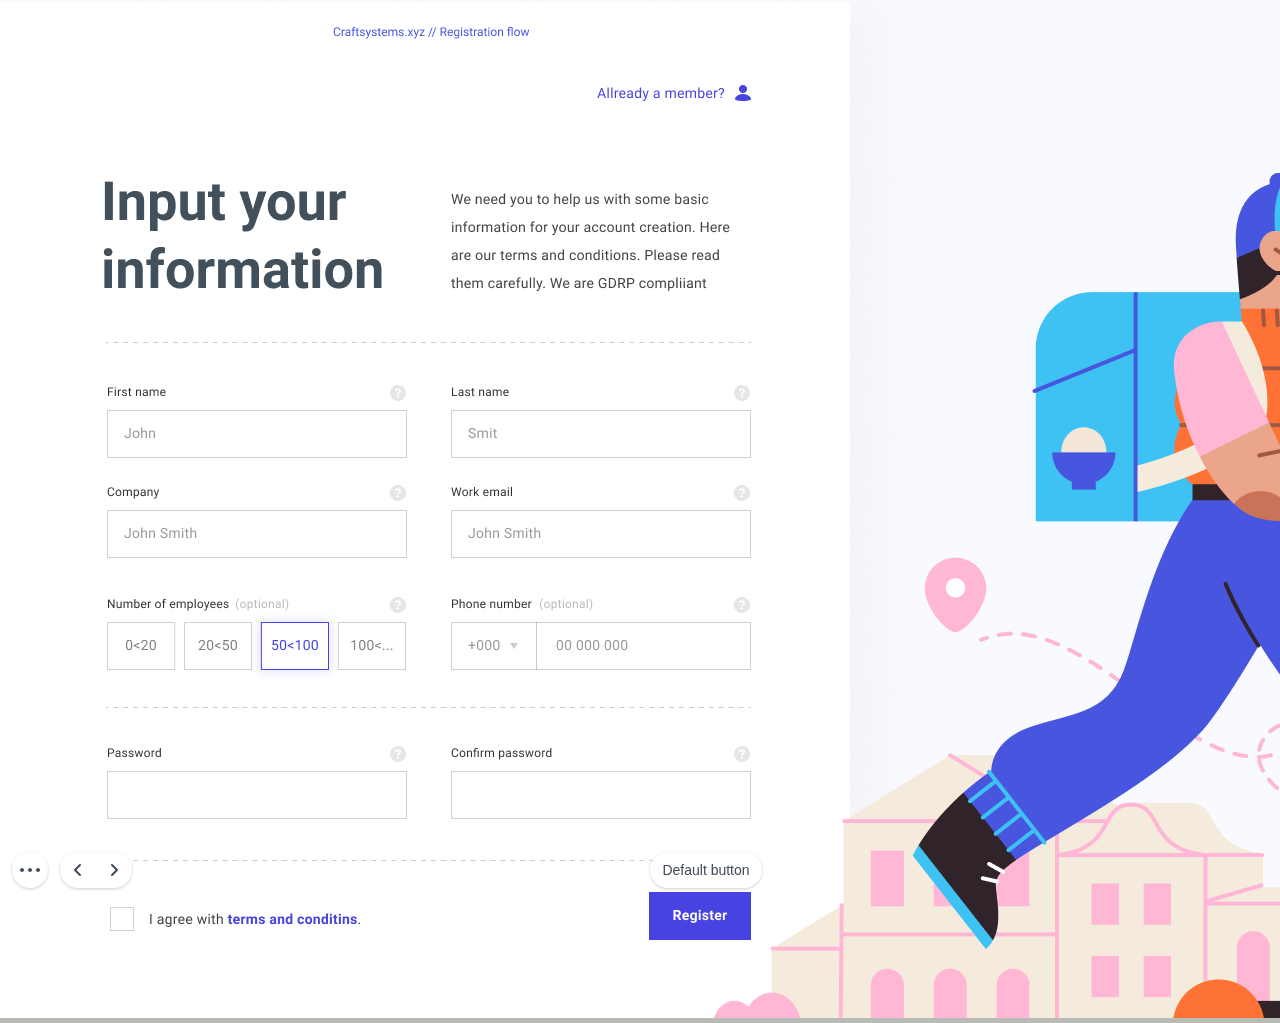
==== export-examples/registration/index.html @ 2a53a22f "Added exampes" ====
<!DOCTYPE html>
<html>
<head>
<meta http-equiv="Content-Type" content="text/html; charset=UTF-8">

        <meta name="generator" content="Generated by Demo Station plugin for Figma - https://github.com/MaxBazarov/demo-station-plugin">

        <title>Registration Demo</title>

        <link rel="shortcut icon"  type="image/png?" href="resources/icon.png?V_V_V">

        <link rel="stylesheet" type="text/css" href="resources/viewer.css?V_V_V">

    <link rel="stylesheet" type="text/css" href="resources/animations.css?V_V_V">

    <link rel="stylesheet" type="text/css" href="resources/viewer-top.css?V_V_V">
	<script type="text/javascript" src="resources/jquery-3.3.1.min.js" charset="UTF-8"></script>
    <script type="text/javascript" src="resources/jquery.hotkeys.js" charset="UTF-8"></script>
    <script type="text/javascript" src="resources/jquery.ba-hashchange.min.js" charset="UTF-8"></script>
    <script type="text/javascript" src="viewer/viewer-page.js?V_V_V" charset="UTF-8"></script>
    <script type="text/javascript" src="viewer/story.js?V_V_V" charset="UTF-8"></script>
    <script type="text/javascript" src="viewer/viewer.js?V_V_V" charset="UTF-8"></script>
    <script type="text/javascript" src="viewer/AbstractViewer.js?V_V_V" charset="UTF-8"></script>
    <script type="text/javascript" src="viewer/CommentsViewer.js?V_V_V" charset="UTF-8"></script>
    <script type="text/javascript" src="viewer/GalleryViewer.js?V_V_V" charset="UTF-8"></script>
	
			<script type="text/javascript" src="viewer/LayersData.js?V_V_V" charset="UTF-8"></script>

        		<script type="text/javascript" src="viewer/SymbolViewer.js?V_V_V" charset="UTF-8"></script>

		
        <script type="text/javascript" src="viewer/InfoViewer.js?V_V_V" charset="UTF-8"></script>

        <script type="text/javascript">

    function runJSCode(){undefined}
  var viewer = createViewer(story, "images");
viewer.figma = true
</script>

<script>
    function copyToBuffer(elID) {
        var copyText = document.getElementById(elID);

        var $temp = $("<input>");
        $("body").append($temp);
        $temp.val($(copyText).text()).select();
        document.execCommand("copy");
        $temp.remove();
    }
    function showFAIconInfo(code){
        window.open("https://fontawesome.com/icons?d=gallery&q="+code,"_blank")
    }
</script > <!--HEAD_INJECT-->
</head>
<body class="screen" style="background:#B9BBB6" onload="runJSCode()" >
<div class="containerSVG"> <svg class="svgIcon">     <symbol ID="icMenu" viewBox="0 0 24 24">         <path d="M4,14 C2.8954305,14 2,13.1045695 2,12 C2,10.8954305 2.8954305,10 4,10 C5.1045695,10 6,10.8954305 6,12 C6,13.1045695 5.1045695,14 4,14 Z M12,14 C10.8954305,14 10,13.1045695 10,12 C10,10.8954305 10.8954305,10 12,10 C13.1045695,10 14,10.8954305 14,12 C14,13.1045695 13.1045695,14 12,14 Z M20,14 C18.8954305,14 18,13.1045695 18,12 C18,10.8954305 18.8954305,10 20,10 C21.1045695,10 22,10.8954305 22,12 C22,13.1045695 21.1045695,14 20,14 Z" />    </symbol>     <symbol ID="icArrwLeft" viewBox="0 0 24 24">         <path d="M14.7071068,16.2928932 C15.0976311,16.6834175 15.0976311,17.3165825 14.7071068,17.7071068 C14.3165825,18.0976311 13.6834175,18.0976311 13.2928932,17.7071068 L8.29289322,12.7071068 C7.90236893,12.3165825 7.90236893,11.6834175 8.29289322,11.2928932 L13.2928932,6.29289322 C13.6834175,5.90236893 14.3165825,5.90236893 14.7071068,6.29289322 C15.0976311,6.68341751 15.0976311,7.31658249 14.7071068,7.70710678 L10.4142136,12 L14.7071068,16.2928932 Z" />    </symbol>     <symbol ID="icArrwRight" viewBox="0 0 24 24">         <path d="M15.7071068,16.2928932 C16.0976311,16.6834175 16.0976311,17.3165825 15.7071068,17.7071068 C15.3165825,18.0976311 14.6834175,18.0976311 14.2928932,17.7071068 L9.29289322,12.7071068 C8.90236893,12.3165825 8.90236893,11.6834175 9.29289322,11.2928932 L14.2928932,6.29289322 C14.6834175,5.90236893 15.3165825,5.90236893 15.7071068,6.29289322 C16.0976311,6.68341751 16.0976311,7.31658249 15.7071068,7.70710678 L11.4142136,12 L15.7071068,16.2928932 Z" transform="matrix(-1 0 0 1 25 0)" />    </symbol>     <symbol ID="icHeart" viewBox="0 0 24 24">        <path fill="none" stroke="#404B58" stroke-width="2" d="M12,18.8536369 C17.3943819,16.1015046 20,12.9784118 20,9.5 C20,7.01471863 17.9852814,5 15.5,5 C14.4391705,5 13.4374107,5.36699819 12.6367778,6.02820949 L12,6.55409926 L11.3632222,6.02820949 C10.5625893,5.36699819 9.56082953,5 8.5,5 C6.01471863,5 4,7.01471863 4,9.5 C4,12.9784118 6.60561807,16.1015046 12,18.8536369 Z"/>    </symbol>     <symbol ID="icPointer" viewBox="0 0 24 24">        <path d="M7.16743376,4.34579076 C7.66363057,3.87908025 8.39151976,3.755899 9.01365224,4.03335379 L9.01365224,4.03335379 L9.10700534,4.08777143 C9.63104823,4.47472439 10.0217699,5.01508408 10.2127512,5.60062907 C10.4917675,6.2824399 10.6779761,6.99862675 10.7637203,7.71100475 L10.7637203,7.71100475 L10.817,8.033 L10.870648,7.99008307 C10.9508584,7.93108653 11.0375587,7.87866583 11.130137,7.83371233 L11.130137,7.83371233 L11.2733366,7.7719939 C11.645598,7.65777539 12.0393934,7.63209308 12.4423174,7.7005808 C12.8744158,7.79091478 13.2571639,8.03945252 13.515467,8.3974312 L13.515467,8.3974312 L13.525,8.415 L13.5580532,8.38060854 C13.7375777,8.20417748 13.9573664,8.06689595 14.2126677,7.97661745 L14.2126677,7.97661745 L14.3700719,7.92815354 C14.7601243,7.85683728 15.1598757,7.85683728 15.6185326,7.94579813 C15.9857599,8.06856757 16.3070009,8.30005011 16.5396674,8.609557 L16.5396674,8.609557 L16.6043493,8.72458234 C16.6428414,8.82097976 16.6788016,8.91827539 16.7122125,9.01653061 L16.7122125,9.01653061 L16.726,9.06 L16.8208864,8.97721759 C16.9681747,8.85926223 17.1379522,8.76879133 17.3224355,8.71266304 L17.3224355,8.71266304 L17.4634337,8.67711323 C17.9896455,8.5711603 18.5324104,8.75398638 18.8872742,9.15672267 C19.242138,9.55945895 19.3551885,10.1209202 19.1838405,10.6296094 L19.2093224,10.5357799 L19.2090334,12.7610745 C19.1862391,13.1271355 19.1470105,13.4918634 19.0880685,13.8664949 L19.0224339,14.2448438 L18.9429284,14.6322922 C18.7541803,15.1823144 18.4914657,15.7040948 18.1217893,16.2343243 C17.6699093,16.7368429 17.2965379,17.3047439 17.0143136,17.9188042 L17.0363224,17.8727799 L17.0047955,18.0384429 C16.9929046,18.1111666 16.9833046,18.1844595 16.9760091,18.2584435 L16.9610493,18.4825906 L16.9599974,18.7116152 C16.9591372,18.9778721 16.9937268,19.2430586 17.0628545,19.5001867 C17.1426598,19.7970308 16.9382454,20.0949145 16.6325641,20.1272293 C16.1887579,20.1741459 15.7412421,20.1741459 15.2739714,20.1241858 C14.8192803,20.0542334 14.4188874,19.6281882 14.0808095,19.0818271 L14.0808095,19.0818271 L14.007,18.959 C13.6458971,19.5469161 13.2283691,20.0164429 12.7971825,20.133474 L12.7971825,20.133474 L12.6792804,20.1564734 C12.40804,20.1888603 12.1178623,20.1996559 11.5976025,20.1951344 L11.5976025,20.1951344 L10.2584286,20.169736 L9.48,20.16 C9.16840558,20.16 8.93270845,19.8780895 8.98790834,19.5714235 L8.98790834,19.5714235 L9.0027436,19.4616806 C9.02119919,19.2959265 9.02585489,19.1230993 9.00917907,18.9708257 C8.99125835,18.8071844 8.95160807,18.7033862 8.92009941,18.6757201 L8.92009941,18.6757201 L8.68126124,18.4610804 L7.73371165,17.5692523 L6.87532389,16.5869703 C6.7408966,16.4141352 6.12289613,15.3607699 5.76460288,14.7906072 L5.76460288,14.7906072 L5.62038404,14.5667312 C5.59696768,14.5332792 5.57867016,14.5070634 5.55981671,14.4808928 L5.55981671,14.4808928 L4.6386181,13.3268316 C4.38383819,13.0013876 4.22702059,12.7785585 4.13684781,12.6063498 L4.13684781,12.6063498 L4.05648317,12.4645383 C3.86064293,12.0784209 3.81297141,11.6326253 3.92414472,11.2219126 C4.14055922,10.3315035 4.98520633,9.74084121 5.93847381,9.84979299 C6.54529028,9.97169156 7.1029491,10.2691096 7.53281665,10.6960265 L7.53281665,10.6960265 L7.723,10.883 L7.6912417,10.723928 L7.64251772,10.5011802 C7.57779705,10.2174049 7.53759574,10.0512485 7.49682897,9.89744992 L7.49682897,9.89744992 L7.32963781,9.29184575 L7.04456938,8.13982119 C6.92154004,7.6413934 6.82477772,7.13684703 6.75976794,6.65834902 C6.61137215,5.91865308 6.7193326,5.15047299 7.06586723,4.48033484 L7.06586723,4.48033484 Z M8.50934031,4.91178804 C8.27952269,4.84813061 8.02983182,4.9074776 7.85256624,5.07420924 L7.91432244,5.02377994 L7.87117294,5.11837118 C7.74604513,5.42118721 7.68689523,5.74791709 7.69799852,6.08431903 L7.71312508,6.28720691 L7.81882079,6.96398474 C7.87322009,7.27747387 7.93828923,7.58776101 8.01328078,7.89178265 L8.01328078,7.89178265 L8.29601637,9.03471155 L8.44911047,9.58764732 L8.58001699,10.1158847 L8.67625156,10.548595 C8.75149962,10.9085229 8.81587907,11.2760953 8.87882633,11.6904775 L8.87882633,11.6904775 L8.97335261,12.3520537 C9.01060121,12.4927706 9.0255715,12.5703226 9.01950838,12.6680061 C9.00562698,12.8916511 9.00162999,12.9288159 8.65656558,13.0620472 L8.65656558,13.0620472 L8.43241435,13.1459443 C8.23545672,13.065262 8.18621731,13.0450914 8.15393215,13.0140564 L8.15393215,13.0140564 L8.08883861,12.9370646 L7.80233685,12.5590928 L7.5578657,12.2238297 L7.29668723,11.8970782 C7.15496439,11.7304554 7.00269692,11.5703689 6.83776679,11.4148687 C6.53749664,11.1168285 6.15631213,10.9135301 5.78418862,10.8368753 C5.37391601,10.7907916 4.99336072,11.0569141 4.892676,11.4704756 C4.83729564,11.6753474 4.87010001,11.8940432 5.00167451,12.1056421 L5.00167451,12.1056421 L5.03690334,12.1679323 C5.11596703,12.3004962 5.24732182,12.482014 5.44275702,12.7314353 L5.44275702,12.7314353 L5.92017745,13.3249945 L6.29953254,13.8026386 L6.44532166,14.0015976 C6.74304028,14.4457352 7.37243772,15.5180187 7.58358848,15.8552149 L7.58358848,15.8552149 L7.64628835,15.9507477 L8.44514313,16.8689487 L9.35653146,17.7235091 L9.57990059,17.9242799 C9.83717242,18.1501771 9.96070027,18.4735533 10.003236,18.8619643 C10.0118351,18.9404865 10.0168432,19.0197358 10.0187392,19.0991214 L10.0187392,19.0991214 L10.017,19.165 L11.2459156,19.1902367 C11.83561,19.2002217 12.1681116,19.1973958 12.4192519,19.177468 L12.4192519,19.177468 L12.5615794,19.1634247 C12.6170658,19.1568969 13.0000528,18.7092498 13.2226316,18.3267031 L13.2226316,18.3267031 L13.2778839,18.2314035 C13.4396915,17.9886975 13.7135208,17.8397056 14.01,17.8397056 C14.3435391,17.8397056 14.648412,18.0282734 14.789646,18.3118584 L14.789646,18.3118584 L14.8465822,18.411971 C15.047575,18.7505088 15.3490101,19.1240166 15.4025641,19.1327707 C15.5895219,19.1525347 15.7772609,19.1624167 15.965,19.1624167 L15.965,19.1624167 L15.985,19.161 L15.9680577,18.9804543 L15.9601727,18.7231423 C15.9502275,18.3449039 15.9880257,17.9669214 16.0726727,17.5981423 L16.0726727,17.5981423 L16.1056864,17.5011958 C16.429971,16.7956214 16.8589864,16.1430854 17.3379853,15.6167264 C17.61604,15.2123026 17.8377695,14.7719231 17.981188,14.3648199 C18.099272,13.8160386 18.1760798,13.2591823 18.21,12.73 L18.21,12.73 L18.21,10.47 L18.2361595,10.3103906 C18.2934615,10.1402752 18.2556553,9.95251178 18.136982,9.81782907 C18.0183088,9.68314635 17.8367978,9.62200582 17.6608226,9.6574385 C17.4848473,9.69287119 17.3411425,9.81949403 17.2838405,9.98960943 L17.2838405,9.98960943 L17.2333183,10.0960858 C17.2060315,10.1394966 17.1784846,10.1946376 17.1518918,10.2591212 C17.1098746,10.3610069 17.0769839,10.4664928 17.0409555,10.6029732 L17.0409555,10.6029732 L16.996796,10.7581274 L16.9595346,10.8379862 C16.9006729,10.9958359 16.8849765,11.0379292 16.5932412,10.9992882 L16.5932412,10.9992882 L16.1501329,10.9267917 C16.0348274,10.6676813 16.009204,10.6101012 16.0212304,10.6050553 C15.9848193,10.0869965 15.8682391,9.57772504 15.6756507,9.09541766 L15.7,9.162 L15.6694688,9.12668516 C15.5949633,9.04790444 15.511666,8.98482947 15.4387784,8.94442971 L15.4387784,8.94442971 L15.3700719,8.91184646 C15.098938,8.86227297 14.821062,8.86227297 14.5895196,8.90293341 C14.4230985,8.94756646 14.2774688,9.04887406 14.1777454,9.18938502 L14.2223224,9.13377994 L14.1675121,9.33868789 C14.1182734,9.53586776 14.0787072,9.73525859 14.0489695,9.93588797 L14.011754,10.2376394 L13.9893984,10.5405193 C13.9584597,11.1706655 13.0294935,11.1762842 12.9909347,10.5465584 L12.9909347,10.5465584 L12.9730784,10.2516986 C12.930789,9.77937294 12.8204225,9.3155109 12.6453027,8.87454375 L12.669,8.94 L12.6310282,8.89504189 C12.5518534,8.81362497 12.456908,8.75113321 12.3573482,8.71292346 L12.3573482,8.71292346 L12.2566634,8.6830061 C12.0262976,8.64406561 11.7900203,8.659475 11.5981215,8.71719666 C11.4132489,8.78768046 11.2781507,8.94899175 11.2402903,9.14805807 C11.2189407,9.25480644 11.2137839,9.47449295 11.224132,9.79681583 L11.224132,9.79681583 L11.25,10.55 C11.25,11.2056512 10.2721205,11.2219446 10.2502775,10.5666574 C10.2493885,10.539987 10.2483981,10.5176836 10.244244,10.482217 L10.244244,10.482217 L9.90052097,8.58822404 L9.77361364,7.85000483 C9.69594584,7.20750256 9.53236284,6.57833719 9.27496435,5.94601645 L9.27496435,5.94601645 L9.20787946,5.76867193 C9.05849627,5.42113224 8.81912344,5.11827389 8.51299466,4.89222857 L8.51732244,4.89577994 L8.557,4.928 Z M15.375,13 C15.5562184,13 15.707414,13.1282379 15.7423813,13.2987132 L15.75,13.3741092 L15.75,16.8258906 C15.75,17.0325054 15.5821068,17.1999998 15.375,17.1999998 C15.1937816,17.1999998 15.042586,17.0717619 15.0076187,16.9012866 L15,16.8258906 L15,13.3741092 C15,13.1674944 15.1678932,13 15.375,13 Z M13.3728388,13 C13.5540542,12.998966 13.7059881,13.1260313 13.7419398,13.2958993 L13.7499939,13.3710717 L13.7699939,16.8246259 C13.7711876,17.0307477 13.6042648,17.1988055 13.3971615,17.1999998 C13.2159461,17.2010338 13.0640121,17.0739685 13.0280605,16.9041005 L13.0200064,16.8289281 L13,13.3753739 C12.9988127,13.1692522 13.1657354,13.0011944 13.3728388,13 Z M11.3728136,13 C11.5540289,12.998944 11.7059714,13.127215 11.7419346,13.2987061 L11.7499938,13.3745973 L11.7699938,16.8210084 C11.7712014,17.0291026 11.6042899,17.1987799 11.3971867,17.1999998 C11.2159713,17.2010558 11.0640288,17.0727848 11.0280657,16.9012937 L11.0200065,16.8254025 L11,13.3789914 C10.9987989,13.1708972 11.1657103,13.0012199 11.3728136,13 Z" />    </symbol>    <symbol ID="icAnnotation" viewBox="0 0 24 24">        <path d="M5,16 L13,16 C13.5522847,16 14,16.4477153 14,17 C14,17.5522847 13.5522847,18 13,18 L5,18 C4.44771525,18 4,17.5522847 4,17 C4,16.4477153 4.44771525,16 5,16 Z M5,6 L19,6 C19.5522847,6 20,6.44771525 20,7 C20,7.55228475 19.5522847,8 19,8 L5,8 C4.44771525,8 4,7.55228475 4,7 C4,6.44771525 4.44771525,6 5,6 Z M5,11 L19,11 C19.5522847,11 20,11.4477153 20,12 C20,12.5522847 19.5522847,13 19,13 L5,13 C4.44771525,13 4,12.5522847 4,12 C4,11.4477153 4.44771525,11 5,11 Z" />    </symbol>    <symbol ID="icEmbed" viewBox="0 0 24 24">        <path d="M6.7080808,14.2938686 C7.09806642,14.6849308 7.09719364,15.3180952 6.70613141,15.7080808 C6.31506919,16.0980664 5.68190481,16.0971936 5.2919192,15.7061314 L2.2919192,12.6978494 C1.90193253,12.3067862 1.90280651,11.6736197 2.29387128,11.2836345 L5.29387128,8.29191651 C5.684935,7.90193238 6.31809937,7.90280757 6.70808349,8.29387128 C7.09806762,8.684935 7.09719243,9.31809937 6.70612872,9.70808349 L4.41421491,11.9936701 L6.7080808,14.2938686 Z M17.2938713,9.70808349 C16.9028076,9.31809937 16.9019324,8.684935 17.2919165,8.29387128 C17.6819006,7.90280757 18.315065,7.90193238 18.7061287,8.29191651 L21.7061287,11.2836345 C22.0971935,11.6736197 22.0980675,12.3067862 21.7080808,12.6978494 L18.7080808,15.7061314 C18.3180952,16.0971936 17.6849308,16.0980664 17.2938686,15.7080808 C16.9028064,15.3180952 16.9019336,14.6849308 17.2919192,14.2938686 L19.5857851,11.9936701 L17.2938713,9.70808349 Z M13.0513167,5.68377223 C13.2259645,5.15982892 13.7922844,4.87666893 14.3162278,5.0513167 C14.8401711,5.22596447 15.1233311,5.79228445 14.9486833,6.31622777 L10.9486833,18.3162278 C10.7740355,18.8401711 10.2077156,19.1233311 9.68377223,18.9486833 C9.15982892,18.7740355 8.87666893,18.2077156 9.0513167,17.6837722 L13.0513167,5.68377223 Z" />    </symbol>    <symbol ID="icGrid" viewBox="0 0 24 24">         <path d="M12,17 C13.1045695,17 14,17.8954305 14,19 C14,20.1045695 13.1045695,21 12,21 C10.8954305,21 10,20.1045695 10,19 C10,17.8954305 10.8954305,17 12,17 Z M18.5,17 C19.3284271,17 20,17.6715729 20,18.5 C20,19.3284271 19.3284271,20 18.5,20 C17.6715729,20 17,19.3284271 17,18.5 C17,17.6715729 17.6715729,17 18.5,17 Z M5.5,17 C6.32842712,17 7,17.6715729 7,18.5 C7,19.3284271 6.32842712,20 5.5,20 C4.67157288,20 4,19.3284271 4,18.5 C4,17.6715729 4.67157288,17 5.5,17 Z M12,10 C13.1045695,10 14,10.8954305 14,12 C14,13.1045695 13.1045695,14 12,14 C10.8954305,14 10,13.1045695 10,12 C10,10.8954305 10.8954305,10 12,10 Z M19,10 C20.1045695,10 21,10.8954305 21,12 C21,13.1045695 20.1045695,14 19,14 C17.8954305,14 17,13.1045695 17,12 C17,10.8954305 17.8954305,10 19,10 Z M5,10 C6.1045695,10 7,10.8954305 7,12 C7,13.1045695 6.1045695,14 5,14 C3.8954305,14 3,13.1045695 3,12 C3,10.8954305 3.8954305,10 5,10 Z M12,3 C13.1045695,3 14,3.8954305 14,5 C14,6.1045695 13.1045695,7 12,7 C10.8954305,7 10,6.1045695 10,5 C10,3.8954305 10.8954305,3 12,3 Z M18.5,4 C19.3284271,4 20,4.67157288 20,5.5 C20,6.32842712 19.3284271,7 18.5,7 C17.6715729,7 17,6.32842712 17,5.5 C17,4.67157288 17.6715729,4 18.5,4 Z M5.5,4 C6.32842712,4 7,4.67157288 7,5.5 C7,6.32842712 6.32842712,7 5.5,7 C4.67157288,7 4,6.32842712 4,5.5 C4,4.67157288 4.67157288,4 5.5,4 Z" />    </symbol>    <symbol ID="icClose" viewBox="0 0 24 24">      <path d="M10.5857864,12 L7.29289322,8.70710678 C6.90236893,8.31658249 6.90236893,7.68341751 7.29289322,7.29289322 C7.68341751,6.90236893 8.31658249,6.90236893 8.70710678,7.29289322 L12,10.5857864 L15.2928932,7.29289322 C15.6834175,6.90236893 16.3165825,6.90236893 16.7071068,7.29289322 C17.0976311,7.68341751 17.0976311,8.31658249 16.7071068,8.70710678 L13.4142136,12 L16.7071068,15.2928932 C17.0976311,15.6834175 17.0976311,16.3165825 16.7071068,16.7071068 C16.3165825,17.0976311 15.6834175,17.0976311 15.2928932,16.7071068 L12,13.4142136 L8.70710678,16.7071068 C8.31658249,17.0976311 7.68341751,17.0976311 7.29289322,16.7071068 C6.90236893,16.3165825 6.90236893,15.6834175 7.29289322,15.2928932 L10.5857864,12 Z" transform="rotate(-90 12 12)" />    </symbol>    <symbol ID="icBack" viewBox="0 0 24 24">      <path d="M8.36500685,12.7725895 C8.14212731,12.5891835 8,12.3112069 8,12.0000346 C8,11.7624738 8.08283717,11.5442607 8.22120202,11.3727048 L8.22132741,11.3368041 L12.2213274,6.37260414 C12.5678477,5.94255515 13.1973815,5.87484175 13.6274305,6.22136203 C14.0574795,6.56788232 14.1251929,7.1974161 13.7786726,7.6274651 L11.0611595,11.0000346 L19,11.0000346 C19.5522847,11.0000346 20,11.4477499 20,12.0000346 C20,12.5523194 19.5522847,13.0000346 19,13.0000346 L11.0998289,13.0000346 L13.7830365,16.3780588 C14.1265442,16.8105179 14.0544349,17.4395633 13.6219758,17.7830711 C13.1895167,18.1265788 12.5604713,18.0544695 12.2169635,17.6220104 L8.36500685,12.7725895 Z M5,6.00003462 C5.55228475,6.00003462 6,6.44774987 6,7.00003462 L6,17.0000346 C6,17.5523194 5.55228475,18.0000346 5,18.0000346 C4.44771525,18.0000346 4,17.5523194 4,17.0000346 L4,7.00003462 C4,6.44774987 4.44771525,6.00003462 5,6.00003462 Z" />    </symbol>    <symbol ID="icResize" viewBox="0 0 24 24">      <path d="M15.5857864,7 L13,7 C12.4477153,7 12,6.55228475 12,6 C12,5.44771525 12.4477153,5 13,5 L18,5 C18.5522847,5 19,5.44771525 19,6 L19,11 C19,11.5522847 18.5522847,12 18,12 C17.4477153,12 17,11.5522847 17,11 L17,8.41421356 L14.7071068,10.7071068 C14.3165825,11.0976311 13.6834175,11.0976311 13.2928932,10.7071068 C12.9023689,10.3165825 12.9023689,9.68341751 13.2928932,9.29289322 L15.5857864,7 Z M7,15.5857864 L9.29289322,13.2928932 C9.68341751,12.9023689 10.3165825,12.9023689 10.7071068,13.2928932 C11.0976311,13.6834175 11.0976311,14.3165825 10.7071068,14.7071068 L8.41421356,17 L11,17 C11.5522847,17 12,17.4477153 12,18 C12,18.5522847 11.5522847,19 11,19 L6,19 C5.44771525,19 5,18.5522847 5,18 L5,13 C5,12.4477153 5.44771525,12 6,12 C6.55228475,12 7,12.4477153 7,13 L7,15.5857864 Z" />    </symbol>    <symbol ID="icGridLayout" viewBox="0 0 24 24">      <path d="M6.07692308,5 C5.48215488,5 5,5.44771525 5,6 L5,17 C5,17.5522847 5.48215488,18 6.07692308,18 L17.9230769,18 C18.5178451,18 19,17.5522847 19,17 L19,6 C19,5.44771525 18.5178451,5 17.9230769,5 L6.07692308,5 Z M6.17647059,3 L17.8235294,3 C19.5778457,3 21,4.34314575 21,6 L21,17 C21,18.6568542 19.5778457,20 17.8235294,20 L6.17647059,20 C4.42215432,20 3,18.6568542 3,17 L3,6 C3,4.34314575 4.42215432,3 6.17647059,3 Z M14,5 L16,5 L16,18 L14,18 L14,5 Z M8,5 L10,5 L10,18 L8,18 L8,5 Z" />    </symbol>    <symbol ID="icElementInspector" viewBox="0 0 24 24">      <path d="M6,5 C5.40294373,5 5,5.41327562 5,6 L5,18 C5,18.5867244 5.40294373,19 6,19 L9,19 L9,5 L6,5 Z M6,3 L9,3 L9,21 L6,21 C4.22104159,21 3,19.7358628 3,18 L3,6 C3,4.26413718 4.22104159,3 6,3 Z M12,1 C12.5522847,1 13,1.44771525 13,2 L13,22 C13,22.5522847 12.5522847,23 12,23 C11.4477153,23 11,22.5522847 11,22 L11,2 C11,1.44771525 11.4477153,1 12,1 Z M15,3 L17,3 L17,5 L15,5 L15,3 Z M19,7 L21,7 L21,9 L19,9 L19,7 Z M19,11 L21,11 L21,13 L19,13 L19,11 Z M19,15 L21,15 L21,17 L19,17 L19,15 Z M15,19 L17,19 L17,21 L15,21 L15,19 Z M19,19 L21,19 C21,20.1045695 20.1045695,21 19,21 L19,19 Z M19,3 C20.1045695,3 21,3.8954305 21,5 L19,5 L19,3 Z" />    </symbol>    <symbol ID="icVersionInspector" viewBox="0 0 24 24">      <path d="M6,5 C5.40294373,5 5,5.41327562 5,6 L5,18 C5,18.5867244 5.40294373,19 6,19 L9,19 L9,5 L6,5 Z M6,3 L9,3 L9,21 L6,21 C4.22104159,21 3,19.7358628 3,18 L3,6 C3,4.26413718 4.22104159,3 6,3 Z M12,1 C12.5522847,1 13,1.44771525 13,2 L13,22 C13,22.5522847 12.5522847,23 12,23 C11.4477153,23 11,22.5522847 11,22 L11,2 C11,1.44771525 11.4477153,1 12,1 Z M15,3 L17,3 L17,5 L15,5 L15,3 Z M19,7 L21,7 L21,9 L19,9 L19,7 Z M19,11 L21,11 L21,13 L19,13 L19,11 Z M19,15 L21,15 L21,17 L19,17 L19,15 Z M15,19 L17,19 L17,21 L15,21 L15,19 Z M19,19 L21,19 C21,20.1045695 20.1045695,21 19,21 L19,19 Z M19,3 C20.1045695,3 21,3.8954305 21,5 L19,5 L19,3 Z" />    </symbol>    <symbol ID="icIncreaseVersion" viewBox="0 0 24 24">      <path d="M12,2 C17.5228475,2 22,6.4771525 22,12 C22,17.5228475 17.5228475,22 12,22 C6.4771525,22 2,17.5228475 2,12 C2,6.4771525 6.4771525,2 12,2 Z M12,4 C7.581722,4 4,7.581722 4,12 C4,16.418278 7.581722,20 12,20 C16.418278,20 20,16.418278 20,12 C20,7.581722 16.418278,4 12,4 Z M11.3086198,9.29124083 C11.7000598,8.90162823 12.333229,8.90311306 12.7228373,9.29455727 L12.7228373,9.29455727 L15.7087669,12.2945573 C16.0983722,12.6859984 16.0968839,13.3191617 15.7054427,13.7087669 C15.3140016,14.0983722 14.6808383,14.0968839 14.2912331,13.7054427 L14.2912331,13.7054427 L12.0107539,11.4142175 L9.70545052,13.7087592 C9.31401364,14.0983687 8.6808504,14.0968874 8.29124083,13.7054505 C7.90163127,13.3140136 7.9031126,12.6808504 8.29454948,12.2912408 L8.29454948,12.2912408 Z" />    </symbol>    <symbol ID="icDecreaseVersion" viewBox="0 0 24 24">      <path d="M12,2 C17.5228475,2 22,6.4771525 22,12 C22,17.5228475 17.5228475,22 12,22 C6.4771525,22 2,17.5228475 2,12 C2,6.4771525 6.4771525,2 12,2 Z M12,4 C7.581722,4 4,7.581722 4,12 C4,16.418278 7.581722,20 12,20 C16.418278,20 20,16.418278 20,12 C20,7.581722 16.418278,4 12,4 Z M8.29124083,10.2945495 C8.6808504,9.9031126 9.31401364,9.90163127 9.70545052,10.2912408 L9.70545052,10.2912408 L12.0107539,12.5857825 L14.2912331,10.2945573 C14.6808383,9.90311611 15.3140016,9.90162781 15.7054427,10.2912331 C16.0968839,10.6808383 16.0983722,11.3140016 15.7087669,11.7054427 L15.7087669,11.7054427 L12.7228373,14.7054427 C12.333229,15.0968869 11.7000598,15.0983718 11.3086198,14.7087592 L11.3086198,14.7087592 L8.29454948,11.7087592 C7.9031126,11.3191496 7.90163127,10.6859864 8.29124083,10.2945495 Z" />    </symbol>    <symbol ID="icCloseBtn" viewBox="0 0 24 24">      <path fill="#FFFFFF" d="M4.29289322,4.29289322 C4.68341751,3.90236893 5.31658249,3.90236893 5.70710678,4.29289322 L5.70710678,4.29289322 L12,10.585 L18.2928932,4.29289322 C18.6533772,3.93240926 19.2206082,3.90467972 19.6128994,4.20970461 L19.7071068,4.29289322 C20.0976311,4.68341751 20.0976311,5.31658249 19.7071068,5.70710678 L19.7071068,5.70710678 L13.415,12 L19.7071068,18.2928932 C20.0675907,18.6533772 20.0953203,19.2206082 19.7902954,19.6128994 L19.7071068,19.7071068 C19.3165825,20.0976311 18.6834175,20.0976311 18.2928932,19.7071068 L18.2928932,19.7071068 L12,13.415 L5.70710678,19.7071068 C5.34662282,20.0675907 4.77939176,20.0953203 4.38710056,19.7902954 L4.29289322,19.7071068 C3.90236893,19.3165825 3.90236893,18.6834175 4.29289322,18.2928932 L4.29289322,18.2928932 L10.585,12 L4.29289322,5.70710678 C3.93240926,5.34662282 3.90467972,4.77939176 4.20970461,4.38710056 Z" />    </symbol>    <symbol ID="icAddComment" viewBox="0 0 24 24">    <path d="M19,3 L5,3 C3.34314575,3 2,4.34314575 2,6 L2,16 L2.00509269,16.1762728 C2.09633912,17.75108 3.40231912,19 5,19 L15.65,19 L18.7506099,21.4811128 C19.105236,21.7648136 19.545857,21.9193752 20,21.9193752 C21.1045695,21.9193752 22,21.0239447 22,19.9193752 L22,6 C22,4.34314575 20.6568542,3 19,3 Z M5,5 L19,5 C19.5522847,5 20,5.44771525 20,6 L20,19.9193752 L16.3507811,17 L5,17 C4.44771525,17 4,16.5522847 4,16 L4,6 C4,5.44771525 4.44771525,5 5,5 Z M12,7 C12.5522847,7 13,7.44771525 13,8 L13,14 C13,14.5522847 12.5522847,15 12,15 C11.4477153,15 11,14.5522847 11,14 L11,8 C11,7.44771525 11.4477153,7 12,7 Z M9,10 L15,10 C15.5522847,10 16,10.4477153 16,11 C16,11.5522847 15.5522847,12 15,12 L9,12 C8.44771525,12 8,11.5522847 8,11 C8,10.4477153 8.44771525,10 9,10 Z"/>    </symbol >    <symbol ID="icComments" viewBox="0 0 24 24">    <path d="M19,3 C20.6568542,3 22,4.34314575 22,6 L22,6 L22,19.9193752 C22,21.0239447 21.1045695,21.9193752 20,21.9193752 C19.545857,21.9193752 19.105236,21.7648136 18.7506099,21.4811128 L18.7506099,21.4811128 L15.65,19 L5,19 C3.40231912,19 2.09633912,17.75108 2.00509269,16.1762728 L2.00509269,16.1762728 L2,16 L2,6 C2,4.34314575 3.34314575,3 5,3 L5,3 Z M19,5 L5,5 C4.44771525,5 4,5.44771525 4,6 L4,6 L4,16 C4,16.5522847 4.44771525,17 5,17 L5,17 L16.3507811,17 L20,19.9193752 L20,6 C20,5.44771525 19.5522847,5 19,5 L19,5 Z M12,12 C12.5522847,12 13,12.4477153 13,13 C13,13.5522847 12.5522847,14 12,14 L8,14 C7.44771525,14 7,13.5522847 7,13 C7,12.4477153 7.44771525,12 8,12 L12,12 Z M16,8 C16.5522847,8 17,8.44771525 17,9 C17,9.55228475 16.5522847,10 16,10 L8,10 C7.44771525,10 7,9.55228475 7,9 C7,8.44771525 7.44771525,8 8,8 L16,8 Z"/>    </symbol >    </svg ></div >
    <div class="shaft1"></div><div class="shaft2"></div><div class="shaft3"></div>    <div class="shaft4"></div><div class="shaft5"></div><div class="shaft6"></div><div class="shaft7"></div>  </div>      <!--/load indicator-->     <div ID="container">        <div ID="marker"></div>        <div ID="content" onclick="viewer.onContentClick()"></div>        <div ID="sidebar" class="hidden">            <div ID="symbol_viewer" class="hidden">                <div class="title">                  <div style="width:100%;">Element Inspector</div>                  <div style="width:24px; height:24px; cursor: pointer;" onclick="viewer.symbolViewer.toggle();  return false;">                    <svg class="svgIcon"><use xlink:href="#icClose"></use></svg>                  </div>                </div>                <div class="checkbox-container" style="margin-top:62px;">                  <input type="checkbox" ID="symbol_viewer_symbols" />                  <label for="symbol_viewer_symbols"></label>                  <span class="checkbox-label">Show symbols&nbsp;&nbsp;</span>                  <select ID="lib_selector" style="width:200px;display:none;"></select>                </div>                <div ID="empty" style="padding: 16px 20px 0 20px;margin-top:20px;">Click any element to inspect</div>                <div ID="symbol_viewer_content" style="margin-top:20px;">                </div>            </div>            <div ID="comments_viewer" class="hidden">                <div class="title">                    <div style="width:100%;">Comments</div>                    <div style="width:24px; height:24px; cursor: pointer;" onclick="viewer.commentsViewer.toggle();  return false;">                        <svg class="svgIcon"><use xlink:href="#icClose"></use></svg>                    </div>                </div>                <div ID="comments_viewer_content">                </div>            </div >            <div ID="info_viewer" class="hidden">                <div class="title">                  <div style="width:100%;">Changes Inspector</div>                  <div style="width:24px; height:24px; cursor: pointer;" onclick="viewer.infoViewer.toggle();  return false;">                    <svg class="svgIcon"><use xlink:href="#icClose"></use></svg>                  </div>                </div>                <div ID="info_viewer_content" style="padding: 72px 20px 0 20px"></div>            </div>        </div>    <div ID="content-shadow" class="hidden" onclick="viewer.onContentClick()"></div>    <div ID="content-modal" class="contentModal hidden" onclick="viewer.onModalClick()"></div>            <div ID="gallery-modal" class="hidden">
          <div ID="gallery-header">
            <div ID="gallery-header-container">
              <div ID="title"><div>Registration Demo</div><div ID="screensamount"></div></div>
              <div ID="search"><input type="text" placeholder="Search screen..." ID="searchInput" onkeyup="viewer.galleryViewer.onSearchInputChange()"></div>
              <div ID="right">
                <div class="checkbox-container">
                  <input type="checkbox" ID="galleryShowMap" onclick="viewer.galleryViewer.enableMapMode(this.checked)"/>
                  <label for="galleryShowMap"></label>
                  <span class="checkbox-label">Show map (M)</span>
                </div>
                <div ID="closebtn" onclick="viewer.galleryViewer.hide(); return false;"><svg class="svgIcon"><use xlink:href="#icCloseBtn"></use></svg></div>
              </div>
            </div>
          </div>
          <div ID="gallery"><div ID="grid"></div></div>
          <div ID="map-controls">
            <div ID="map-controls-container">
              <div class="checkbox-container">
                <input type="checkbox" ID="galleryShowMapLinks" onclick="viewer.galleryViewer.showMapLinks(this.checked)"/>
                <label for="galleryShowMapLinks"></label>
                <span class="checkbox-label">Show all links (L)</span>
              </div>
              <input type="range" min="0" max="100" value="50" class="mapZoom" onclick="viewer.galleryViewer.mapZoomChanged(this.value)">
              <span onclick="viewer.galleryViewer.resetMapZoom();return false;" class="mapResetZoom">Reset zoom</span>
            </div>
          </div>
        </div>
    <div ID="nav" class="nav">
                <div class="navLeft">
                    <div ID="menu" class="menu">
                        <div class="groupe">
                            <div ID="menu_comments_viewer" class="hidden item" onclick="viewer.commentsViewer.toggle(); addRemoveClass('class','menu','active'); return false;">
                                <svg class='svgIcon'><use xlink:href="#icAnnotation"></use></svg>
                                <span>Comments</span>
                                <div class="tips">C</div>
                            </div>
                            <div ID="links" class="item" onclick="viewer.toggleLinks(); addRemoveClass('class','menu','active'); return false;">
                                <svg class='svgIcon'><use xlink:href="#icPointer"></use></svg>
                                <span>Toogle Hot Spots</span>
                                <div class="tips">Shift</div>
                            </div>
                            <div ID="zoom" class="item" onclick="viewer.toggleZoom(); addRemoveClass('class','menu','active'); return false;">
                                <svg class='svgIcon'><use xlink:href="#icResize"></use></svg>
                                <span>Disable Auto-Scale</span>
                                <div class="tips">Z</div>
                            </div>
                            <div ID="embed" class="item" onclick="addRemoveClass('class','menu','active'); viewer.share();  return false;">
                                <svg class='svgIcon'><use xlink:href="#icEmbed"></use></svg>
                                <span>Show Embed Code</span>
                                <div class="tips">E</div>
                            </div>
                            <div ID="grid" class="item" onclick="addRemoveClass('class','menu','active'); viewer.toogleLayout();  return false;">
                                <svg class='svgIcon'><use xlink:href="#icGridLayout"></use></svg>
                                <span>Show Grid Layout</span>
                                <div class="tips">L</div>
                            </div>
                            <div ID="ui" class="item" onclick="addRemoveClass('class','menu','active'); viewer.toogleUI();  return false;">
                                <svg class='svgIcon'><use xlink:href="#icGridLayout"></use></svg>
                                <span>Hide navigation tools</span>
                                <div class="tips">N</div>
                            </div>
                        </div>
                    <hr>                             <div class="groupe">                            <div  ID="symbols"  class="item" onclick="addRemoveClass('class','menu','active'); viewer.symbolViewer.toggle();  return false;">                                <svg class='svgIcon'><use xlink:href="#icElementInspector"></use></svg>                                <span>Elements Inspector</span>                                <div class="tips">M</div>                            </div>                             </div>                            <hr>                            <div  ID="viewall" class="groupe">                                <div class="item" onclick="viewer.galleryViewer.show(); addRemoveClass('class','menu','active'); return false;">                                    <svg class='svgIcon'><use xlink:href="#icGrid"></use></svg>                                    <span>View All Screens</span>                                    <div class="tips">G</div>                                </div>                                <div  ID="start"  class="item" onclick="viewer.goToPage(0); addRemoveClass('class','menu','active'); return false;">                                    <svg class='svgIcon'><use xlink:href="#icBack"></use></svg>                                    <span>Go To Start</span>                                    <div class="tips">S</div>                                </div>                            </div>                </div>                <div ID="btnMenu" class="btnMenu" onclick="addRemoveClass('class', 'menu', 'active')">                    <svg class='svgIcon'><use xlink:href="#icMenu"></use></svg>                </div>                <div ID="btnOpenNew" style='display:none' class="btnMenu" onclick="viewer.openNewWindow();return false;">                    <svg class='svgIcon'><use xlink:href="#icResize"></use></svg>                </div>                <div class="navPreviewNext">                    <div ID="nav-left-prev" class="btnPreview" onclick="viewer.previous(); return false;" title="Previous screen">                        <svg class='svgIcon'><use xlink:href="#icArrwLeft"></use></svg>                    </div>                    <div ID="nav-left-next" class="btnNext" onclick="viewer.next(); return false;" title="Next screen"><svg class='svgIcon'><use xlink:href="#icArrwRight"></use></svg></div>                </div>            </div>          <div class="navCenter">                        <div class="pageName title">Default button</div>                        <div ID="info_viewer_options" class="infoViewerMode hidden">                            <input type="radio" name="info_viewer_mode" ID="info_viewer_mode_diff" value="diff" checked onclick="viewer.infoViewer.pageChanged()" disabled /><label for="info_viewer_mode_diff">Differences</label>                            <input type="radio" name="info_viewer_mode" ID="info_viewer_mode_prev" value="prev" onclick="viewer.infoViewer.pageChanged()" disabled><label for="info_viewer_mode_prev">Prev version</label>                            <input type="radio" name="info_viewer_mode" ID="info_viewer_mode_new" value="new " onclick="viewer.infoViewer.pageChanged()" disabled><label for="info_viewer_mode_new">New version</label>                        </div>                    </div>          <div class="navRight">                        <div ID="loading" class="hidden">                            <div class="lds-ring"><div></div><div></div><div></div><div></div></div>                        </div>                        <div ID="pageComments" onclick="commentsViewer.toggle(); return false;" class="hidden">                            <svg class="svgIcon"><use xlink:href="#icAddComment"></use></svg>                            <div id = "counter"></div>                        </div>                    </div >           </div>        </div> </div>
</body>
</html>
---- export-examples/registration/resources/viewer.css ----
/*@import "https://cdnjs.cloudflare.com/ajax/libs/animate.css/3.7.2/animate.css";*/

/* Tooltip container */
.tooltip {
  position: relative;
  display: inline-block;
  /*border-bottom: 1px dotted black; */
  cursor: pointer;
}

/* Tooltip text */
.tooltip .tooltiptext {
  visibility: hidden;
  background-color:  var(--color-primary);
  color: var(--color-background);
  text-align: center;
  padding: 10px 10px;
  border-radius: 4px;
 
  /* Position the tooltip text - see examples below! */
  position: absolute;
  z-index: 1;
}

/* Show the tooltip text when you mouse over the tooltip container */
.tooltip:hover .tooltiptext {
  visibility: visible;
}

#content .image_div {
  margin: 0 auto;
  position: absolute;
}
#contentModall .image_div {
    margin: 0 auto;
    /* Commented to fix long modals
    position: absolute;
    */
  }

.image_div img {
  /*-webkit-transform:translate3d(0,0,0);*/
}

/*** MAPS ***/
.linksDiv {
  width: 100%;
  position: absolute;
  z-index: 2;
}

.linkDiv {
  position: absolute;
  cursor: pointer;
  opacity: 0;
  transition: opacity 0.5s;
  background-color: #FFC400;
  pointer-events: auto;
}

.linkHoverDiv {
  position: absolute;
  opacity: 0;
  cursor: pointer;
  transition: opacity 0.5s;
  background-color: #FFC400;
  pointer-events: auto;
}

.linkDivHighlight:hover {
  opacity: 0.2;
  transition: opacity 0.5s;
}

.contentLinksVisible .linkDiv {
  opacity: 0.4;
  transition: opacity 0.5s;
}
/* SEARCH */
.searchFocusedResultDiv {
    position: absolute;    
    outline: 2px solid var(--color-primary);
    opacity: 0.3;
    background-color: yellow;
    box-shadow: 0 0 20px rgba(0,0,0,0.5);
}
.searchResultDiv {
    position: absolute;    
    outline: 2px solid var(--color-accent);  
    background-color: white;  
    opacity: 0.3;
}
/************ SYMBOLS ******/
.symbolLink {}

.modalSymbolLink {}

.symbolDiv {
  position: absolute;
  display: none;
  z-index: 30;
}

.contentSymbolsVisible .symbolDiv:hover {
  opacity: 1;
  outline: 1px dashed red;
  outline-offset: -1px;
  background-color: rgba(255, 0, 0, .05);
  transition: all 0.3s;
}

.contentSymbolsVisible .symbolDiv {
  opacity: .3;
  display: block;
  cursor: pointer;
  outline: 1px solid red;
  outline-offset: -1px;
  transition: all 0.3s;
}

.svBorderLineDiv {
    position: absolute;
    display: none;
    z-index: 30;
}
.contentSymbolsVisible .svBorderLineDiv {
    display: block;
    cursor: pointer;
    outline: 1px dashed red;
    outline-offset: -1px;
    transition: all 0.3s;
}


.svMarginLineDiv {
    position: absolute;
    display: none;
    z-index: 31;
}
.contentSymbolsVisible .svMarginLineDiv {
    display: block;
    cursor: pointer;
    outline: 1px solid var(--color-accent);
    outline-offset: -1px;
    transition: all 0.3s;
}

.svMarginValueDiv {
    position: absolute;
    display: none;
    z-index: 32;
    text-align: center;
}
.contentSymbolsVisible .svMarginValueDiv {
    display: block;
    cursor: pointer;
    border-radius: 4px;
    height: 16px;
    width:30px;
    line-height: 16px;
    font-weight: 500;
    background-color: var(--color-accent);
    transition: all 0.3s;
    font-size:10px;
    color:white;
}

#comments_viewer,
#symbol_viewer,
#info_viewer {
  width: 100%;
  overflow-y: auto;
  padding-bottom: 20px;
}


#info_viewer .head{
    padding-bottom: 20px;
    width: 100%;
}


#info_viewer .record{
    padding-bottom: 20px;
    width: 100%;
}

select{
  height: 32px;
  width: 100%;
  font-size: var(--font-small);
  color: var(--color-primary);
  border: none;
  border-radius: 5px;
  background: var(--color-hover);
  cursor: pointer;
  text-indent: 4px;
  transition: all .12s;

  /* reset */
  -webkit-box-sizing: border-box;
  -moz-box-sizing: border-box;
  box-sizing: border-box;
  -webkit-appearance: none;
  -moz-appearance: none;

  padding: 0px 8px;
}

select:hover{
  background: var(--color-hover-bright);
  /* color: white; */
  transition: all .2s;
}

select:focus{
  outline: none;
}

.checkbox-container{
  display: flex;
  align-items: center;
  justify-content:flex-start;
	position: relative;
  height: 36px;
  font-size: 14px;
}

.checkbox-container label{
  background-color: var(--color-active);
	border-radius: 20px;
	display: inline-block;
	position: relative;
	transition: all 0.2s ease-out;
	width: 28px;
	height: 16px;
	z-index: 2;
  cursor: pointer;
}

#gallery-modal .checkbox-container label {
  background-color: rgba(255,255,255,.12);
}

.checkbox-container label::after {
	content: ' ';
  background-color: rgb(255, 255, 255);
	border-radius: 50%;
	position: absolute;
	top: 2px;
	left: 2px;
	transform: translateX(0);
	transition: transform 0.12s linear;
	width: 12px;
	height: 12px;
	z-index: 3;
  /* box-shadow: var(--shadow1); */
  transition: all .2s;
}

.checkbox-container label:hover::after{
  transition: all .12s;
}

.checkbox-container input {
	visibility: hidden;
	position: absolute;
	z-index: 2;
}

.checkbox-container input:checked + label::after {
	transform: translateX(calc(100% + 0.5px));
  background-color: #fff;
}

.checkbox-container input:checked + label {
	background-color: var(--color-accent);
}

#gallery-modal .checkbox-container input:checked + label {
	background-color: var(--color-accent);
}

.checkbox-container .checkbox-label{
  margin-left: 12px;
}

#symbol_viewer .checkbox-container {
  padding: 16px 20px 0px 20px;
}

#gallery-modal .checkbox-container {
  margin-right: 40px;
}

#comments_viewer .title, 
#symbol_viewer .title, 
#info_viewer .title {
  height: 56px;
  display: flex;
  align-items: center;
  position: fixed;
  box-sizing:border-box;
  width: 400px;
  padding: 0 20px;
  background: var(--color-background);
  font-weight: var(--font-weight-bold);
  border-bottom: solid 1px var(--color-border);
  z-index: 10;
}

#comments_viewer_content{
  padding: 72px 20px 0 20px;
}

#symbol_viewer_content .block{
  padding: 16px 20px 0 20px;
}

#symbol_viewer_content .block.twoColumn{
  display: flex;
}

.tokenName{
  /* color: aquamarine; */
  color: var(--color-accent);
  white-space: nowrap;
}

.tokenValue{
  color: var(--color-secondary);
  margin-left: 10px;
}

.twoColumn div{
  width: 50%;
}

#symbol_viewer_content .label{
  color: var(--color-secondary);
}

#symbol_viewer_content .value{
  padding-top: 8px;
}

#symbol_viewer_content .value.code{
  font-family: "SFMono-Regular", Consolas, "Liberation Mono", Menlo, Courier, monospace;
  font-size: 12px;
  line-height: 18px;
}

.svlink{
    color: var(--color-accent);
}

#symbol_viewer_content .icon{
    font-family: "Font Awesome";
    font-size: 60px;
    line-height: 60px;
    font-weight:400;
}
#symbol_viewer_content .icon.solid{
    font-weight:900;
}

#sv_content{
    font-size: 20px;
    line-height: 18px;
  }

/* #symbol_viewer_content .head {
  color: var(--color-secondary);
  border-top: solid 1px var(--color-border);
}

#info_viewer .head {
  font-weight: 900;
} */

/******************/
/************ LAYOUT ******/
.layouLineDiv {
  position: absolute;
  opacity: 0;
  transition: opacity 0.5s;
  z-index: 30;
  pointer-events: none;
}

.layoutColDiv {
  background-color: #FF0000;
}

.layoutRowDiv {
  background-color: #000000;
}

.contentLayoutVisible .layouLineDiv {
  opacity: 0.05;
  transition: opacity 0.5s;
  pointer-events: none;
}

/******************/
.map {
  z-index: 9;
  position: absolute;
}

.contentModal {
  z-index: 50;
  position: fixed;
  margin: auto;
  max-height: 100%;
  align-items: center;
}

.contentModal>div {
  pointer-events: auto;
}

.contentModal .image_div {
  z-index: 50;
}

#content-shadow.shadow {
  background-color: rgba(5, 4, 4, 0.7);
}

#content-shadow.no-shadow {
  background-color: transparent;
}

/*
#content-modal>div {
	margin-top: 50px auto 50px;
	margin-bottom: 50px auto 50px;
}
*/
/* GALLERY */
#gallery-modal {
  display: flex;
  justify-content: center;
  position: fixed;
  overflow: auto;
  top: 0;
  left: 0;
  right: 0;
  bottom: 0;
  width: 100vw;
  height: 100vh;
  background-color: var(--color-background-gallery);
  z-index: 100;
}

#gallery {
  /*width: 100%;*/
  margin: 80px 0px;
}

.gallery-grid {
    width: calc(100% - 80px);
    max-width: 1200px;
    margin: 80px 40px;
}

#gallery-header {
  display: flex;
  position: fixed;
  justify-content: center;
  top: 0;
  height: 80px;
  width: 100%;
  color: white;
  font-size: 24px;
  line-height: 32px;
  background-color: var(--color-background-gallery-90);
  z-index: 102;
}

#gallery-header-container {
  display: flex;
  align-items: center;
  justify-content: space-between;
  /* max-width: 1200px; */
  width: 100%;
  margin: 0 40px;
}

#gallery-header-container #title {
  text-align: left;
}

#gallery-header-container #title div{
white-space: nowrap;
overflow-x: hidden;
text-overflow: ellipsis;
-webkit-line-clamp: 2;
-webkit-box-orient: vertical;
}

#map-controls {
  position: fixed;
  bottom: 0;
  width: 100%;
  height: 56px;
  display: flex;
  justify-content: center;
  color: white;
  background-color: var(--color-background-gallery-90);
  z-index: 103;
}

#map-controls-container {
  display: flex;
  align-items: center;
  justify-content: flex-end;
  /* max-width: 1200px; */
  width: 100%;
  margin: 0 40px;
}

#gallery-header-container #screensamount {
  font-size: 14px;
  line-height: 20px;
  font-weight: 300;
  opacity: .7;
}

#search {
  max-width: 280px;
  flex-grow: 1;
  display: flex;
  height: 32px;
  padding: 0 12px;
  border-radius: 5px;
  background: rgba(255, 255, 255, 0.12);
}

#searchInput {
  width: 200px;
  height: 30px;
  font-size: 14px;
  font-weight: 300;
  letter-spacing: 0.2px;
  color: white;
  border: none;
  background: none;
}

#searchInput:focus {
  outline: none;
}

#searchInput::placeholder {
  color: white;
  opacity: .5;
}

#right {
  display: flex;
  align-items: center;
  justify-content: flex-end;
}

#title, #search, #right {
  width: calc(100% / 3);
}

#gallery-header-container #closebtn {
  display: flex;
  justify-content: center;
  align-items: center;
  min-width: 48px;
  height: 48px;
  margin-right: -16px;
  cursor: pointer;
  opacity: .7;
  border-radius: 100%;
  transition: all .2s;
  background: rgba(0, 0, 0, 0);
}

#gallery-header-container #closebtn:hover {
  opacity: 1;
  background: rgba(0, 0, 0, .18);
  transition: all .24s;
}

.gallery-grid{
    justify-content: center;
    margin: 0 -32px 80px -32px;
}

#gallery #grid {
  /* display: -webkit-box; */
  display: flex;
  justify-content: center;
  flex-wrap: wrap;
  /* -webkit-box-orient: horizontal;
  -webkit-box-direction: normal; */
  flex-direction: row;
  margin: 0 -16px 80px -16px;
  padding-bottom: 40px;
}

.galleryArtboardAbs{
    position: absolute;
    border-radius: 5px;
    background: none;
    box-shadow: 0 2px 4px 1px rgba(0, 0, 0, 0.08);
    cursor: pointer;
    transition: transform .24s, box-shadow .24s;
}

.galleryArtboardAbsHidden{
    opacity: 0.2;
}

.galleryArtboardLabelAbs{
    position: absolute;
    color:      var(--color-active);    
    font-size:          12px;
}

.galleryArtboardAbs image{
}

#gallery #grid svg{
    z-index:61;
    pointer-events: none;
    position:absolute;
    left:40px;
    top: 80px;
}

#gallery #grid svg circle{
    z-index:62;
    stroke: #F89000;
    stroke-width:1;
    fill:white;
}

#gallery #grid svg path{
    stroke: #F89000;
    stroke-width:1;
    fill:none;
    z-index:61;
}

/* #gallery-header-container .checkbox-container{
    width:100%;
} */

#map-controls-container .mapZoom{
    width:100px;
}

#map-controls-container .mapResetZoom{
    color:white;
    font-size:14px;
    cursor: pointer;
    margin-left: 16px;
}

#commenting {
  z-index: 100;
  position: fixed;
  overflow: auto;
  top: 0;
  left: 0;
  right: 0;
  bottom: 0;
  width: 100vw;
  height: 100vh;
  display: grid;
  margin-left: auto;
  margin-right: auto;
  margin-top: auto;
  margin-bottom: auto;
  align-items: center;
  background-color: rgba(255, 255, 255, 0.9);
}

.grid-cell {
  position: relative;
  display: flex;
  flex-direction: column;
  width: calc((1200px - 16px*6)/4);
  height: 212px;
  overflow: hidden;
  margin: 16px;
  border-radius: 5px;
  background: #fff;
  box-shadow: 0 2px 4px 1px rgba(0, 0, 0, 0.08);
  cursor: pointer;
  transition: transform .24s, box-shadow .24s;
}

.grid-cell:hover,
.galleryArtboardAbs:hover {
  transition: all .2s;
  transform: translateY(-2px);
  box-shadow: 0 0.3125rem 2rem 0 rgba(0, 0, 0, 0.3);
}

/*.grid-cell-wrapper{
	width: 100%;
	display: inline-block;
	position: relative;
}*/
/*.grid-cell-main{
	position: absolute;
	top:0;
	bottom:0;
	left:0;
	right:0;
}*/
.grid-cell img {
  width: 100%;
  /*top:0;*/
  /*position: absolute;*/
}


#gallery #grid .groupTitle{
    position: absolute;
    width: 100%;
    height:30px;
    color: gray;
    font-size: 20px;
    text-align: left;
  }

  #gallery #grid .grid-cell .div-page-title{
  position: absolute;
  bottom: 0;
  left: 0;
  width: 100%;
}

.grid-cell span {
  padding: 0 16px;
  height: 56px;
  display: flex;
  justify-content: center;
  align-items: center;
  align-self: flex-end;
  font-size: 14px;
  color: white;
  font-weight: 400;
  background-color: var(--color-background-gallery-90);
}

a,
a:focus {
  outline: none;
  color: var(--color-link);
  text-decoration: none;
  font-weight: bold;
}

.transparent {
  visibility: hidden;
  opacity: 0;
}

.hidden {
  display: none !important;
}

.hotspots-off {
  pointer-events: none;
}

/* VIEWER UI */
:root {

  /* color */
  --color-primary: #404B58;
  --color-secondary: #989EA5;
  --color-accent: #007AFF;
  --color-hover: #F4F5F6;
  --color-hover-bright: var(--color-active);
  --color-active: #EAEDF0;
  --color-border: var(--color-active);
  --color-link:    #568AF2;
  --color-background: #FFF;
  --color-background-gallery: var(--color-primary);
  --color-background-gallery-90: rgba(64,75,88,0.90);

  /* font size */
  --font-regular: 14px;
  --font-small: 12px;

  /* font weight  */
  --font-weight-regular: 300;
  --font-weight-bold: 700;

  /* line height */
  --line-height: 20px;

  /* shadow */
  --shadow1: 0 1px 3px 0 rgba(0,0,0,0.20);
  --shadow2: 0 0 1px 0 rgba(0,0,0,0.10), 0 2px 8px 0 rgba(0,0,0,0.10);

  /* border */
  --border: 1px solid rgba(73, 84, 96, 0.06);

  /* border radius */
  --border-radius: 3px;
  --border-radius-circle: 100%;

}

/* NAVIGATION */
body {
  font-size: var(--font-regular);
  line-height: var(--line-height);
  color: var(--color-primary);
  margin: 0px;
  padding: 0px;
  font-family: -apple-system, BlinkMacSystemFont,
    "Segoe UI", Roboto, Helvetica, Arial, sans-serif,
    "Apple Color Emoji", "Segoe UI Emoji", "Segoe UI Symbol";
}

.containerSVG {
  display: none;
}

.svgIcon {
  width: 24px;
  height: 24px;
  fill: var(--color-primary);
}

#sidebar {
  position: fixed;
  left: 0;
  bottom: 0;
  display: flex;
  text-align: left;
  z-index: 60;
  background: var(--color-background);
  border-left: var(--border);
  box-shadow: var(--shadow2);
}

.nav {
  position: fixed;
  left: 0;
  bottom: 0;
  width: calc(100% - 24px);
  display: flex;
  justify-content: space-between;
  margin: 12px;
  user-select: none;
  pointer-events: none;
  z-index: 60;
}

.navLeft,
.navRight {
  display: flex;
}

.navLeft,
.nav #pageComments {
  pointer-events: all;
}
.navCenter {
  display: flex;
  justify-content: center;
}

.nav .btnMenu,
.nav .navPreviewNext,
.nav #pageComments,
.nav .infoViewerMode,
.nav .pageName {
  display: flex;
  justify-content: center;
  align-items: center;
  height: 36px;
  background: var(--color-background);
  border-radius: 36px;
  box-shadow: var(--shadow1);
  align-self: center;
  /* opacity: .9; */
}

.nav .infoViewerMode{
    pointer-events: all;
}


.nav #pageComments #counter{
    margin-left:5px;
}

.btnMenu,
.navPreviewNext {
  margin-right: 12px;
}

.btnMenu,
.nav #pageComments,
.btnPreview,
.btnNext {
  cursor: pointer;
}

.navPreviewNext svg,
.btnMenu svg,
.navPreviewNext svg {
  padding: 6px;
}

.navPreviewNext {
  overflow: hidden;
}

.navPreviewNext div {
  height: 36px;
}

.nav .pageName,
.nav .infoViewerMode
{
  padding: 0 12px;
}
.nav #pageComments {
    padding: 0 12px;
}

.btnMenu:hover,
.nav #pageComments:hover,
.btnPreview:hover,
.btnNext:hover {
  background: var(--color-hover);
  transition: background .2s;
  opacity: 1;
}

.btnMenu:active,
.nav #pageComments:active,
.btnPreview:active,
.btnNext:active {
  background: var(--color-active);
  transform: scale(.9);
  transition: transform .24s;
  opacity: 1;
}

.btnPreview:active,
.btnNext:active {
  border-radius: 50%;
}

.nav .disabled {
  opacity: .5;
}

/*** MENU ***/
.menu {
  position: absolute;
  bottom: 48px;
  display: flex;
  flex-direction: column;
  width: 240px;
  padding: 16px 0;
  background: var(--color-background);
  border: var(--border);
  box-shadow: var(--shadow2);
  border-radius: var(--border-radius);
  visibility: hidden;
  opacity: 0;
  transform: translateY(-8px);
  transition: all .12s;
}

.menu.active {
  opacity: 1;
  visibility: visible;
  transform: translateY(0px);
  transition: all .12s;
}

.item {
  display: flex;
  justify-content: space-between;
  align-items: center;
  padding: 0 20px;
  height: 44px;
  cursor: pointer;
  background: var(--color-background);
}

.item:hover {
  background: var(--color-hover);
}

.item:active {
  background: var(--color-active);
  transition: background .12s;
}

.item svg {
  margin-right: 16px;
}

.item span {
  flex-grow: 1;
  text-align: start;
}

.item .tips {
  font-size: var(--font-small);
  color: var(--color-secondary);
}

hr {
  display: block;
  height: 1px;
  border: 0;
  border-top: 1px solid var(--color-border);
  margin: 16px 0 16px 20px;
  padding: 0;
}

#sidebar hr {
  margin: 16px 0 0 20px;
}

area {
  cursor: pointer;
}

/*** OVERLAYS ***/
.divPanel {
  position: absolute;
  z-index: 3;
}

/*** FIXED PANELS ***/
.fixedPanelTop {
    z-index: 14;
  }

.fixedPanel1 {
    position: fixed;
    z-index: 12;
    overflow: hidden;
    margin: 0 auto;
    pointer-events: none;
    user-select: none;
}

.fixedPanel {
    position: fixed;
    z-index: 12;
    overflow: hidden;
    text-align: center;
}

.fixedPanelFloat {
    position: fixed;
    z-index: 13;
    overflow: hidden;
    text-align: center;
}

.fixed_back {
  z-index: 6;
  background: rgba(100, 100, 100, 255);
  color: #f1f1f1;
  text-align: center;
  margin: 0 auto;
  position: absolute;
}

/*

#fixed_left{
	position: fixed;
	z-index: 10;
	background: rgba(100,100,100,255);
	color: #f1f1f1;
	overflow: hidden;
	text-align: center;
	margin: 0 auto;
}

#fixed_left_back{
	z-index: 5;
	background: rgba(100,100,100,255);
	color: #f1f1f1;
	text-align: center;
	margin: 0 auto;
	position: absolute;
}
**/
/*** LOADING INDICATOR ***/
#nav #loading {
    width: 40px;
  }

.lds-ring {
    display: inline-block;
    position: relative;
    width: 36px;
    height: 28px;
    margin-top: 4px;
}
.lds-ring div {
    box-sizing: border-box;
    display: block;
    position: absolute;
    width: 24px;
    height: 24px;
    border: 2px solid var(--color-secondary) ;
    border-radius: 50%;
    animation: lds-ring 1.2s cubic-bezier(0.5, 0, 0.5, 1) infinite;
    border-color: var(--color-secondary) transparent transparent transparent;        
}
.lds-ring div:nth-child(1) {
    animation-delay: -0.45s;
}
.lds-ring div:nth-child(2) {
    animation-delay: -0.3s;
}
.lds-ring div:nth-child(3) {
    animation-delay: -0.15s;
}
@keyframes lds-ring {
    0% {
        transform: rotate(0deg);
    }
    100% {
        transform: rotate(360deg);
    }
}

.version-screen-div {
  cursor: pointer;
}

/*@media only screen and (max-width: 1024px) and (min-width: 768px) {

.grid-cell{ width: calc(100%/2 - 48px);}

}

@media only screen and (max-width: 768px) and (min-width: 320px) {
	.grid-cell{ width: 100%; }
}*/

@media (prefers-color-scheme: dark) {

  /* Dark mode styles go here! */
  :root {
    --color-primary: #E0E1E1;
    --color-secondary: #989EA5;
    --color-accent: #568AF2;
    --color-hover: #444549;
    --color-hover-bright: rgba(255,255,255,.12);
    --color-active: #282828;
    --color-border: var(--color-active);
    --color-link:    #989EA5;
    --color-background: #35363A;
    --color-background-gallery: var(--color-background);
    --color-background-gallery-90: rgba(53,54,58,0.90);
  }

}

@media (prefers-color-scheme: light) {
  /* Light styles go here! */
}
---- export-examples/registration/resources/animations.css ----
@keyframes fadeIn {
  from {
    opacity: 0;
  }
  to {
    opacity: 1;
  }
}
@keyframes fadeOut {
  from {
    opacity: 1;
  }
  to {
    opacity: 0;
  }
}
@keyframes slideInDown {
  from {
    transform: translate3d(0, -100%, 0);
    visibility: visible;
  }
  to {
    transform: translate3d(0, 0, 0);
  }
}
@keyframes slideInLeft {
  from {
    transform: translate3d(-100%, 0, 0);
    visibility: visible;
  }
  to {
    transform: translate3d(0, 0, 0);
  }
}
@keyframes slideInRight {
  from {
    transform: translate3d(100%, 0, 0);
    visibility: visible;
  }
  to {
    transform: translate3d(0, 0, 0);
  }
}
@keyframes slideInUp {
  from {
    transform: translate3d(0, 100%, 0);
    visibility: visible;
  }
  to {
    transform: translate3d(0, 0, 0);
  }
}
@keyframes slideOutDown {
  from {
    transform: translate3d(0, 0, 0);
  }
  to {
    visibility: hidden;
    transform: translate3d(0, 100%, 0);
  }
}
@keyframes slideOutLeft {
  from {
    transform: translate3d(0, 0, 0);
  }
  to {
    visibility: hidden;
    transform: translate3d(-100%, 0, 0);
  }
}
@keyframes slideOutRight {
  from {
    transform: translate3d(0, 0, 0);
  }
  to {
    visibility: hidden;
    transform: translate3d(100%, 0, 0);
  }
}
@keyframes slideOutUp {
  from {
    transform: translate3d(0, 0, 0);
  }
  to {
    visibility: hidden;
    transform: translate3d(0, -100%, 0);
  }
}
.fadeIn {
  animation-name: fadeIn;
}
.fadeOut {
  animation-name: fadeOut;
}
.slideInDown {
  animation-name: slideInDown;
}
.slideInLeft {
  animation-name: slideInLeft;
}
.slideInRight {
  animation-name: slideInRight;
}
.slideInUp {
  animation-name: slideInUp;
}
.slideOutDown {
  animation-name: slideOutDown;
}
.slideOutLeft {
  animation-name: slideOutLeft;
}
.slideOutRight {
  animation-name: slideOutRight;
}
.slideOutUp {
  animation-name: slideOutUp;
}
.transit {
  animation-duration: 0.2s;
  animation-fill-mode: both;
}
---- export-examples/registration/resources/viewer-top.css ----
#container{
	text-align: center;
    margin: 0 auto;	
    overflow: auto;
}

#content,#map{
	text-align: center;
    margin: 0 auto;	   
    /*width:100%;*/
    /*position:fixed; */
}

#content-shadow {
	z-index: 40;
	position: fixed;
	overflow: auto;
	top: 0;
	left: 0;
	right: 0;
	bottom: 0;
	width: 100vw;
	height: 100vh;
	display: grid;
	margin-left: auto;
	margin-right: auto; 
	margin-top: 0 auto; 
	margin-bottom: auto;
	align-items: center;	
}
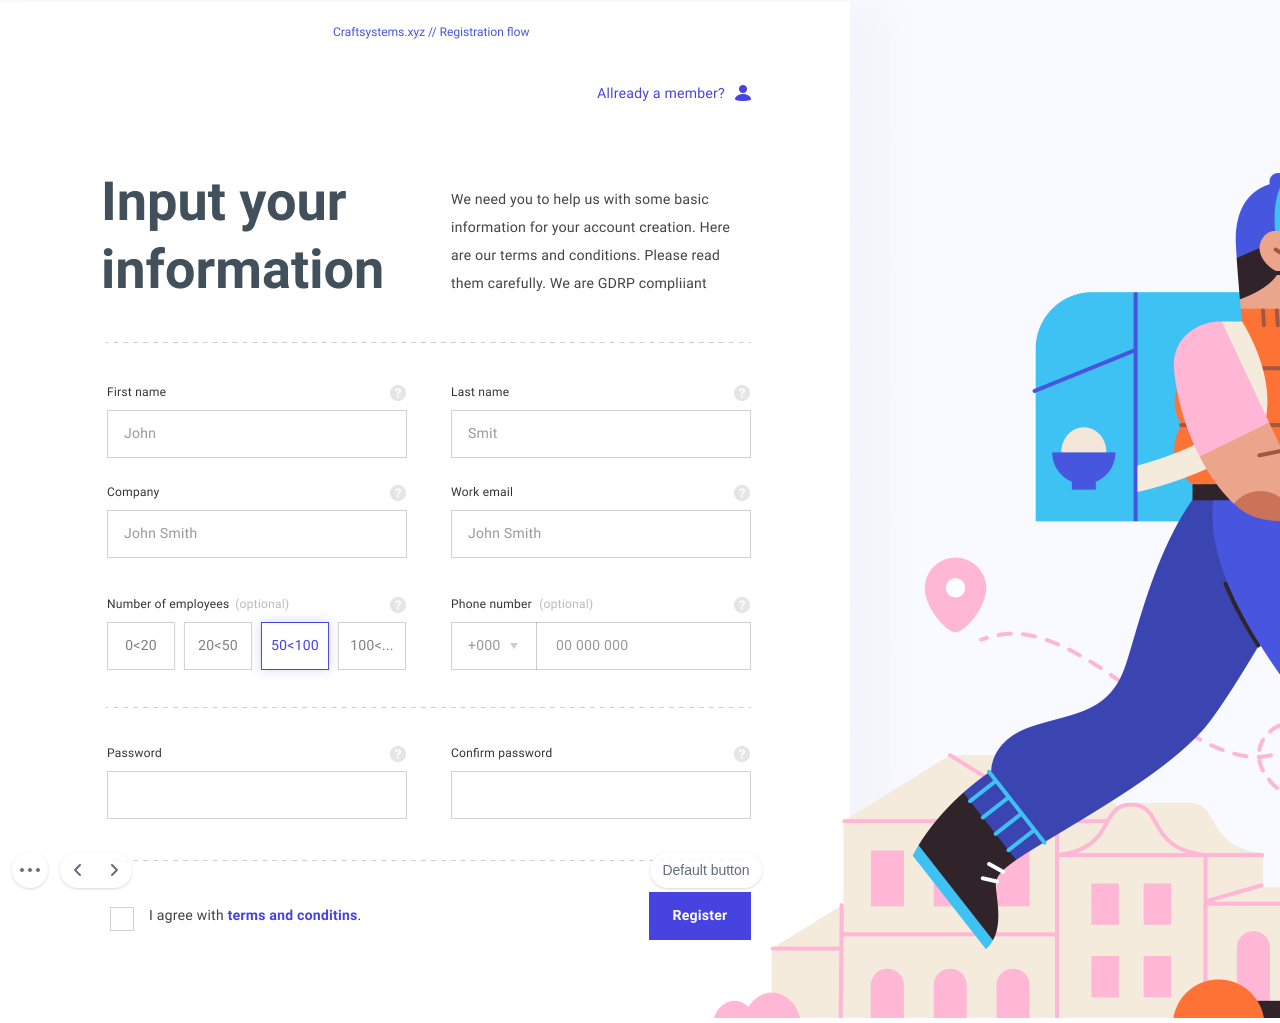
==== commit dc46ee69: "Examples republished" ====
--- a/export-examples/registration/index.html
+++ b/export-examples/registration/index.html
@@ -1,124 +1,409 @@
 
-        <!DOCTYPE html>
+<!DOCTYPE html>
 <html>
-<head>
-<meta http-equiv="Content-Type" content="text/html; charset=UTF-8">
+    <head>
+        <meta http-equiv="Content-Type" content="text/html; charset=UTF-8">
+        <meta name="generator" content="Generated by Demo Station plugin for Figma - https://github.com/MaxBazarov/demo-station-plugin">
+        <title>Registration Demo</title>
+        <link rel="shortcut icon"  type="image/png?" href="resources/icon.png?V_V_V">
+        <link rel="stylesheet" type="text/css" href="resources/viewer.css?V_V_V">
+    
+        <link rel="stylesheet" type="text/css" href="resources/animations.css?V_V_V">
+        <link rel="stylesheet" type="text/css" href="resources/viewer-top.css?V_V_V">
+        <script type="text/javascript" src="js/other/jquery-3.3.1.min.js" charset="UTF-8"></script>
+        <script type="text/javascript" src="js/other/jquery.hotkeys.js" charset="UTF-8"></script>
+        <script type="text/javascript" src="js/other/jquery.ba-hashchange.min.js" charset="UTF-8"></script>
+        <script type="text/javascript" src="js/ViewerPage.js?V_V_V" charset="UTF-8"></script>
+        <script type="text/javascript" src="data/story.js?V_V_V" charset="UTF-8"></script>
+        <script type="text/javascript" src="js/Viewer.js?V_V_V" charset="UTF-8"></script>
+        <script type="text/javascript" src="js/AbstractViewer.js?V_V_V" charset="UTF-8"></script>
+        <script type="text/javascript" src="js/CommentsViewer.js?V_V_V" charset="UTF-8"></script>
+    
+            <script type="text/javascript" src="js/GalleryViewer.js?V_V_V" charset="UTF-8"></script>
+            
+        <script type="text/javascript" src="js/PresenterViewer.js?V_V_V" charset="UTF-8"></script>
+	
+        <script type="text/javascript" src="data/handoff.js?V_V_V" charset="UTF-8"></script>
+        <script type="text/javascript" src="js/SymbolViewer.js?V_V_V" charset="UTF-8"></script>
+		
+        <script type="text/javascript" src="js/InfoViewer.js?V_V_V" charset="UTF-8"></script>
+        <script type="text/javascript">
+    
+        var viewer = new Viewer(story, "images")
+        viewer.figma = true</script>
+        <script>
+        function copyToBuffer(elID) {
+            var copyText = document.getElementById(elID);
 
-        <meta name="generator" content="Generated by Demo Station plugin for Figma - https://github.com/MaxBazarov/demo-station-plugin">
+            var $temp = $("<input>");
+            $("body").append($temp);
+            $temp.val($(copyText).text()).select();
+            document.execCommand("copy");
+            $temp.remove();
+        }
+    function showFAIconInfo(code) {
+        window.open("https://fontawesome.com/icons?d=gallery&q=" + code, "_blank")
+    }
+        </script>
+        <!--HEAD_INJECT-->
+    </head>
+    <style>
+        /* Safari syntax */
+        :-webkit-full-screen {
+            background-color: #FFFFFF;
+        }
+        /* IE11 */
+        :-ms-fullscreen {
+            background-color: #FFFFFF;
+        }
+        /* Standard syntax */
+        :fullscreen {
+            background-color: #FFFFFF;
+        }
 
-        <title>Registration Demo</title>
+    </style>
+    <body class="screen" style="background:#FFFFFF" onload="">
+            <div class="containerSVG"> <svg class="svgIcon">
+    <symbol ID="icMenu" viewBox="0 0 24 24">
+        <path d="M4,14 C2.8954305,14 2,13.1045695 2,12 C2,10.8954305 2.8954305,10 4,10 C5.1045695,10 6,10.8954305 6,12 C6,13.1045695 5.1045695,14 4,14 Z M12,14 C10.8954305,14 10,13.1045695 10,12 C10,10.8954305 10.8954305,10 12,10 C13.1045695,10 14,10.8954305 14,12 C14,13.1045695 13.1045695,14 12,14 Z M20,14 C18.8954305,14 18,13.1045695 18,12 C18,10.8954305 18.8954305,10 20,10 C21.1045695,10 22,10.8954305 22,12 C22,13.1045695 21.1045695,14 20,14 Z" />
+    </symbol>
+    <symbol ID="icArrwLeft" viewBox="0 0 24 24">
+        <path d="M14.7071068,16.2928932 C15.0976311,16.6834175 15.0976311,17.3165825 14.7071068,17.7071068 C14.3165825,18.0976311 13.6834175,18.0976311 13.2928932,17.7071068 L8.29289322,12.7071068 C7.90236893,12.3165825 7.90236893,11.6834175 8.29289322,11.2928932 L13.2928932,6.29289322 C13.6834175,5.90236893 14.3165825,5.90236893 14.7071068,6.29289322 C15.0976311,6.68341751 15.0976311,7.31658249 14.7071068,7.70710678 L10.4142136,12 L14.7071068,16.2928932 Z" />
+    </symbol>
+    <symbol ID="icArrwRight" viewBox="0 0 24 24">
+        <path d="M15.7071068,16.2928932 C16.0976311,16.6834175 16.0976311,17.3165825 15.7071068,17.7071068 C15.3165825,18.0976311 14.6834175,18.0976311 14.2928932,17.7071068 L9.29289322,12.7071068 C8.90236893,12.3165825 8.90236893,11.6834175 9.29289322,11.2928932 L14.2928932,6.29289322 C14.6834175,5.90236893 15.3165825,5.90236893 15.7071068,6.29289322 C16.0976311,6.68341751 16.0976311,7.31658249 15.7071068,7.70710678 L11.4142136,12 L15.7071068,16.2928932 Z" transform="matrix(-1 0 0 1 25 0)" />
+    </symbol>
+    <symbol ID="icHeart" viewBox="0 0 24 24">
+        <path fill="none" stroke="#404B58" stroke-width="2" d="M12,18.8536369 C17.3943819,16.1015046 20,12.9784118 20,9.5 C20,7.01471863 17.9852814,5 15.5,5 C14.4391705,5 13.4374107,5.36699819 12.6367778,6.02820949 L12,6.55409926 L11.3632222,6.02820949 C10.5625893,5.36699819 9.56082953,5 8.5,5 C6.01471863,5 4,7.01471863 4,9.5 C4,12.9784118 6.60561807,16.1015046 12,18.8536369 Z"/>
+    </symbol>
+     <symbol ID="icPointer" viewBox="0 0 24 24">
+        <path d="M7.16743376,4.34579076 C7.66363057,3.87908025 8.39151976,3.755899 9.01365224,4.03335379 L9.01365224,4.03335379 L9.10700534,4.08777143 C9.63104823,4.47472439 10.0217699,5.01508408 10.2127512,5.60062907 C10.4917675,6.2824399 10.6779761,6.99862675 10.7637203,7.71100475 L10.7637203,7.71100475 L10.817,8.033 L10.870648,7.99008307 C10.9508584,7.93108653 11.0375587,7.87866583 11.130137,7.83371233 L11.130137,7.83371233 L11.2733366,7.7719939 C11.645598,7.65777539 12.0393934,7.63209308 12.4423174,7.7005808 C12.8744158,7.79091478 13.2571639,8.03945252 13.515467,8.3974312 L13.515467,8.3974312 L13.525,8.415 L13.5580532,8.38060854 C13.7375777,8.20417748 13.9573664,8.06689595 14.2126677,7.97661745 L14.2126677,7.97661745 L14.3700719,7.92815354 C14.7601243,7.85683728 15.1598757,7.85683728 15.6185326,7.94579813 C15.9857599,8.06856757 16.3070009,8.30005011 16.5396674,8.609557 L16.5396674,8.609557 L16.6043493,8.72458234 C16.6428414,8.82097976 16.6788016,8.91827539 16.7122125,9.01653061 L16.7122125,9.01653061 L16.726,9.06 L16.8208864,8.97721759 C16.9681747,8.85926223 17.1379522,8.76879133 17.3224355,8.71266304 L17.3224355,8.71266304 L17.4634337,8.67711323 C17.9896455,8.5711603 18.5324104,8.75398638 18.8872742,9.15672267 C19.242138,9.55945895 19.3551885,10.1209202 19.1838405,10.6296094 L19.2093224,10.5357799 L19.2090334,12.7610745 C19.1862391,13.1271355 19.1470105,13.4918634 19.0880685,13.8664949 L19.0224339,14.2448438 L18.9429284,14.6322922 C18.7541803,15.1823144 18.4914657,15.7040948 18.1217893,16.2343243 C17.6699093,16.7368429 17.2965379,17.3047439 17.0143136,17.9188042 L17.0363224,17.8727799 L17.0047955,18.0384429 C16.9929046,18.1111666 16.9833046,18.1844595 16.9760091,18.2584435 L16.9610493,18.4825906 L16.9599974,18.7116152 C16.9591372,18.9778721 16.9937268,19.2430586 17.0628545,19.5001867 C17.1426598,19.7970308 16.9382454,20.0949145 16.6325641,20.1272293 C16.1887579,20.1741459 15.7412421,20.1741459 15.2739714,20.1241858 C14.8192803,20.0542334 14.4188874,19.6281882 14.0808095,19.0818271 L14.0808095,19.0818271 L14.007,18.959 C13.6458971,19.5469161 13.2283691,20.0164429 12.7971825,20.133474 L12.7971825,20.133474 L12.6792804,20.1564734 C12.40804,20.1888603 12.1178623,20.1996559 11.5976025,20.1951344 L11.5976025,20.1951344 L10.2584286,20.169736 L9.48,20.16 C9.16840558,20.16 8.93270845,19.8780895 8.98790834,19.5714235 L8.98790834,19.5714235 L9.0027436,19.4616806 C9.02119919,19.2959265 9.02585489,19.1230993 9.00917907,18.9708257 C8.99125835,18.8071844 8.95160807,18.7033862 8.92009941,18.6757201 L8.92009941,18.6757201 L8.68126124,18.4610804 L7.73371165,17.5692523 L6.87532389,16.5869703 C6.7408966,16.4141352 6.12289613,15.3607699 5.76460288,14.7906072 L5.76460288,14.7906072 L5.62038404,14.5667312 C5.59696768,14.5332792 5.57867016,14.5070634 5.55981671,14.4808928 L5.55981671,14.4808928 L4.6386181,13.3268316 C4.38383819,13.0013876 4.22702059,12.7785585 4.13684781,12.6063498 L4.13684781,12.6063498 L4.05648317,12.4645383 C3.86064293,12.0784209 3.81297141,11.6326253 3.92414472,11.2219126 C4.14055922,10.3315035 4.98520633,9.74084121 5.93847381,9.84979299 C6.54529028,9.97169156 7.1029491,10.2691096 7.53281665,10.6960265 L7.53281665,10.6960265 L7.723,10.883 L7.6912417,10.723928 L7.64251772,10.5011802 C7.57779705,10.2174049 7.53759574,10.0512485 7.49682897,9.89744992 L7.49682897,9.89744992 L7.32963781,9.29184575 L7.04456938,8.13982119 C6.92154004,7.6413934 6.82477772,7.13684703 6.75976794,6.65834902 C6.61137215,5.91865308 6.7193326,5.15047299 7.06586723,4.48033484 L7.06586723,4.48033484 Z M8.50934031,4.91178804 C8.27952269,4.84813061 8.02983182,4.9074776 7.85256624,5.07420924 L7.91432244,5.02377994 L7.87117294,5.11837118 C7.74604513,5.42118721 7.68689523,5.74791709 7.69799852,6.08431903 L7.71312508,6.28720691 L7.81882079,6.96398474 C7.87322009,7.27747387 7.93828923,7.58776101 8.01328078,7.89178265 L8.01328078,7.89178265 L8.29601637,9.03471155 L8.44911047,9.58764732 L8.58001699,10.1158847 L8.67625156,10.548595 C8.75149962,10.9085229 8.81587907,11.2760953 8.87882633,11.6904775 L8.87882633,11.6904775 L8.97335261,12.3520537 C9.01060121,12.4927706 9.0255715,12.5703226 9.01950838,12.6680061 C9.00562698,12.8916511 9.00162999,12.9288159 8.65656558,13.0620472 L8.65656558,13.0620472 L8.43241435,13.1459443 C8.23545672,13.065262 8.18621731,13.0450914 8.15393215,13.0140564 L8.15393215,13.0140564 L8.08883861,12.9370646 L7.80233685,12.5590928 L7.5578657,12.2238297 L7.29668723,11.8970782 C7.15496439,11.7304554 7.00269692,11.5703689 6.83776679,11.4148687 C6.53749664,11.1168285 6.15631213,10.9135301 5.78418862,10.8368753 C5.37391601,10.7907916 4.99336072,11.0569141 4.892676,11.4704756 C4.83729564,11.6753474 4.87010001,11.8940432 5.00167451,12.1056421 L5.00167451,12.1056421 L5.03690334,12.1679323 C5.11596703,12.3004962 5.24732182,12.482014 5.44275702,12.7314353 L5.44275702,12.7314353 L5.92017745,13.3249945 L6.29953254,13.8026386 L6.44532166,14.0015976 C6.74304028,14.4457352 7.37243772,15.5180187 7.58358848,15.8552149 L7.58358848,15.8552149 L7.64628835,15.9507477 L8.44514313,16.8689487 L9.35653146,17.7235091 L9.57990059,17.9242799 C9.83717242,18.1501771 9.96070027,18.4735533 10.003236,18.8619643 C10.0118351,18.9404865 10.0168432,19.0197358 10.0187392,19.0991214 L10.0187392,19.0991214 L10.017,19.165 L11.2459156,19.1902367 C11.83561,19.2002217 12.1681116,19.1973958 12.4192519,19.177468 L12.4192519,19.177468 L12.5615794,19.1634247 C12.6170658,19.1568969 13.0000528,18.7092498 13.2226316,18.3267031 L13.2226316,18.3267031 L13.2778839,18.2314035 C13.4396915,17.9886975 13.7135208,17.8397056 14.01,17.8397056 C14.3435391,17.8397056 14.648412,18.0282734 14.789646,18.3118584 L14.789646,18.3118584 L14.8465822,18.411971 C15.047575,18.7505088 15.3490101,19.1240166 15.4025641,19.1327707 C15.5895219,19.1525347 15.7772609,19.1624167 15.965,19.1624167 L15.965,19.1624167 L15.985,19.161 L15.9680577,18.9804543 L15.9601727,18.7231423 C15.9502275,18.3449039 15.9880257,17.9669214 16.0726727,17.5981423 L16.0726727,17.5981423 L16.1056864,17.5011958 C16.429971,16.7956214 16.8589864,16.1430854 17.3379853,15.6167264 C17.61604,15.2123026 17.8377695,14.7719231 17.981188,14.3648199 C18.099272,13.8160386 18.1760798,13.2591823 18.21,12.73 L18.21,12.73 L18.21,10.47 L18.2361595,10.3103906 C18.2934615,10.1402752 18.2556553,9.95251178 18.136982,9.81782907 C18.0183088,9.68314635 17.8367978,9.62200582 17.6608226,9.6574385 C17.4848473,9.69287119 17.3411425,9.81949403 17.2838405,9.98960943 L17.2838405,9.98960943 L17.2333183,10.0960858 C17.2060315,10.1394966 17.1784846,10.1946376 17.1518918,10.2591212 C17.1098746,10.3610069 17.0769839,10.4664928 17.0409555,10.6029732 L17.0409555,10.6029732 L16.996796,10.7581274 L16.9595346,10.8379862 C16.9006729,10.9958359 16.8849765,11.0379292 16.5932412,10.9992882 L16.5932412,10.9992882 L16.1501329,10.9267917 C16.0348274,10.6676813 16.009204,10.6101012 16.0212304,10.6050553 C15.9848193,10.0869965 15.8682391,9.57772504 15.6756507,9.09541766 L15.7,9.162 L15.6694688,9.12668516 C15.5949633,9.04790444 15.511666,8.98482947 15.4387784,8.94442971 L15.4387784,8.94442971 L15.3700719,8.91184646 C15.098938,8.86227297 14.821062,8.86227297 14.5895196,8.90293341 C14.4230985,8.94756646 14.2774688,9.04887406 14.1777454,9.18938502 L14.2223224,9.13377994 L14.1675121,9.33868789 C14.1182734,9.53586776 14.0787072,9.73525859 14.0489695,9.93588797 L14.011754,10.2376394 L13.9893984,10.5405193 C13.9584597,11.1706655 13.0294935,11.1762842 12.9909347,10.5465584 L12.9909347,10.5465584 L12.9730784,10.2516986 C12.930789,9.77937294 12.8204225,9.3155109 12.6453027,8.87454375 L12.669,8.94 L12.6310282,8.89504189 C12.5518534,8.81362497 12.456908,8.75113321 12.3573482,8.71292346 L12.3573482,8.71292346 L12.2566634,8.6830061 C12.0262976,8.64406561 11.7900203,8.659475 11.5981215,8.71719666 C11.4132489,8.78768046 11.2781507,8.94899175 11.2402903,9.14805807 C11.2189407,9.25480644 11.2137839,9.47449295 11.224132,9.79681583 L11.224132,9.79681583 L11.25,10.55 C11.25,11.2056512 10.2721205,11.2219446 10.2502775,10.5666574 C10.2493885,10.539987 10.2483981,10.5176836 10.244244,10.482217 L10.244244,10.482217 L9.90052097,8.58822404 L9.77361364,7.85000483 C9.69594584,7.20750256 9.53236284,6.57833719 9.27496435,5.94601645 L9.27496435,5.94601645 L9.20787946,5.76867193 C9.05849627,5.42113224 8.81912344,5.11827389 8.51299466,4.89222857 L8.51732244,4.89577994 L8.557,4.928 Z M15.375,13 C15.5562184,13 15.707414,13.1282379 15.7423813,13.2987132 L15.75,13.3741092 L15.75,16.8258906 C15.75,17.0325054 15.5821068,17.1999998 15.375,17.1999998 C15.1937816,17.1999998 15.042586,17.0717619 15.0076187,16.9012866 L15,16.8258906 L15,13.3741092 C15,13.1674944 15.1678932,13 15.375,13 Z M13.3728388,13 C13.5540542,12.998966 13.7059881,13.1260313 13.7419398,13.2958993 L13.7499939,13.3710717 L13.7699939,16.8246259 C13.7711876,17.0307477 13.6042648,17.1988055 13.3971615,17.1999998 C13.2159461,17.2010338 13.0640121,17.0739685 13.0280605,16.9041005 L13.0200064,16.8289281 L13,13.3753739 C12.9988127,13.1692522 13.1657354,13.0011944 13.3728388,13 Z M11.3728136,13 C11.5540289,12.998944 11.7059714,13.127215 11.7419346,13.2987061 L11.7499938,13.3745973 L11.7699938,16.8210084 C11.7712014,17.0291026 11.6042899,17.1987799 11.3971867,17.1999998 C11.2159713,17.2010558 11.0640288,17.0727848 11.0280657,16.9012937 L11.0200065,16.8254025 L11,13.3789914 C10.9987989,13.1708972 11.1657103,13.0012199 11.3728136,13 Z" />
+    </symbol>
+    <symbol ID="icAnnotation" viewBox="0 0 24 24">
+        <path d="M5,16 L13,16 C13.5522847,16 14,16.4477153 14,17 C14,17.5522847 13.5522847,18 13,18 L5,18 C4.44771525,18 4,17.5522847 4,17 C4,16.4477153 4.44771525,16 5,16 Z M5,6 L19,6 C19.5522847,6 20,6.44771525 20,7 C20,7.55228475 19.5522847,8 19,8 L5,8 C4.44771525,8 4,7.55228475 4,7 C4,6.44771525 4.44771525,6 5,6 Z M5,11 L19,11 C19.5522847,11 20,11.4477153 20,12 C20,12.5522847 19.5522847,13 19,13 L5,13 C4.44771525,13 4,12.5522847 4,12 C4,11.4477153 4.44771525,11 5,11 Z" />
+    </symbol>
+    <symbol ID="icExperimental" viewBox="0 0 24 24">
+        <path fill="white" d="M16,3 C16.5522847,3 17,3.44771525 17,4 C17,4.55228475 16.5522847,5 16,5 L14.9999117,5 L15,10.667 L20.2,17.6 C20.3622777,17.8163702 20.4624259,18.0717378 20.4913009,18.3386714 L20.4913009,18.3386714 L20.5,18.5 C20.5,19.3284271 19.8284271,20 19,20 L19,20 L5,20 C4.67544468,20 4.35964426,19.8947332 4.1,19.7 C3.4372583,19.2029437 3.30294373,18.2627417 3.8,17.6 L3.8,17.6 L9,10.667 L8.99991172,5 L8,5 C7.44771525,5 7,4.55228475 7,4 C7,3.44771525 7.44771525,3 8,3 L16,3 Z M13,5 L11,5 L11,11.3333333 L5.999,18 L17.999,18 L13,11.3333333 L13,5 Z"/>
+    </symbol>
+    <symbol ID="icEmbed" viewBox="0 0 24 24">
+        <path d="M6.7080808,14.2938686 C7.09806642,14.6849308 7.09719364,15.3180952 6.70613141,15.7080808 C6.31506919,16.0980664 5.68190481,16.0971936 5.2919192,15.7061314 L2.2919192,12.6978494 C1.90193253,12.3067862 1.90280651,11.6736197 2.29387128,11.2836345 L5.29387128,8.29191651 C5.684935,7.90193238 6.31809937,7.90280757 6.70808349,8.29387128 C7.09806762,8.684935 7.09719243,9.31809937 6.70612872,9.70808349 L4.41421491,11.9936701 L6.7080808,14.2938686 Z M17.2938713,9.70808349 C16.9028076,9.31809937 16.9019324,8.684935 17.2919165,8.29387128 C17.6819006,7.90280757 18.315065,7.90193238 18.7061287,8.29191651 L21.7061287,11.2836345 C22.0971935,11.6736197 22.0980675,12.3067862 21.7080808,12.6978494 L18.7080808,15.7061314 C18.3180952,16.0971936 17.6849308,16.0980664 17.2938686,15.7080808 C16.9028064,15.3180952 16.9019336,14.6849308 17.2919192,14.2938686 L19.5857851,11.9936701 L17.2938713,9.70808349 Z M13.0513167,5.68377223 C13.2259645,5.15982892 13.7922844,4.87666893 14.3162278,5.0513167 C14.8401711,5.22596447 15.1233311,5.79228445 14.9486833,6.31622777 L10.9486833,18.3162278 C10.7740355,18.8401711 10.2077156,19.1233311 9.68377223,18.9486833 C9.15982892,18.7740355 8.87666893,18.2077156 9.0513167,17.6837722 L13.0513167,5.68377223 Z" />
+    </symbol>
+    <symbol ID="icGrid" viewBox="0 0 24 24">
+        <path d="M12,17 C13.1045695,17 14,17.8954305 14,19 C14,20.1045695 13.1045695,21 12,21 C10.8954305,21 10,20.1045695 10,19 C10,17.8954305 10.8954305,17 12,17 Z M18.5,17 C19.3284271,17 20,17.6715729 20,18.5 C20,19.3284271 19.3284271,20 18.5,20 C17.6715729,20 17,19.3284271 17,18.5 C17,17.6715729 17.6715729,17 18.5,17 Z M5.5,17 C6.32842712,17 7,17.6715729 7,18.5 C7,19.3284271 6.32842712,20 5.5,20 C4.67157288,20 4,19.3284271 4,18.5 C4,17.6715729 4.67157288,17 5.5,17 Z M12,10 C13.1045695,10 14,10.8954305 14,12 C14,13.1045695 13.1045695,14 12,14 C10.8954305,14 10,13.1045695 10,12 C10,10.8954305 10.8954305,10 12,10 Z M19,10 C20.1045695,10 21,10.8954305 21,12 C21,13.1045695 20.1045695,14 19,14 C17.8954305,14 17,13.1045695 17,12 C17,10.8954305 17.8954305,10 19,10 Z M5,10 C6.1045695,10 7,10.8954305 7,12 C7,13.1045695 6.1045695,14 5,14 C3.8954305,14 3,13.1045695 3,12 C3,10.8954305 3.8954305,10 5,10 Z M12,3 C13.1045695,3 14,3.8954305 14,5 C14,6.1045695 13.1045695,7 12,7 C10.8954305,7 10,6.1045695 10,5 C10,3.8954305 10.8954305,3 12,3 Z M18.5,4 C19.3284271,4 20,4.67157288 20,5.5 C20,6.32842712 19.3284271,7 18.5,7 C17.6715729,7 17,6.32842712 17,5.5 C17,4.67157288 17.6715729,4 18.5,4 Z M5.5,4 C6.32842712,4 7,4.67157288 7,5.5 C7,6.32842712 6.32842712,7 5.5,7 C4.67157288,7 4,6.32842712 4,5.5 C4,4.67157288 4.67157288,4 5.5,4 Z" />
+    </symbol>
+    <symbol ID="icClose" viewBox="0 0 24 24">
+      <path d="M10.5857864,12 L7.29289322,8.70710678 C6.90236893,8.31658249 6.90236893,7.68341751 7.29289322,7.29289322 C7.68341751,6.90236893 8.31658249,6.90236893 8.70710678,7.29289322 L12,10.5857864 L15.2928932,7.29289322 C15.6834175,6.90236893 16.3165825,6.90236893 16.7071068,7.29289322 C17.0976311,7.68341751 17.0976311,8.31658249 16.7071068,8.70710678 L13.4142136,12 L16.7071068,15.2928932 C17.0976311,15.6834175 17.0976311,16.3165825 16.7071068,16.7071068 C16.3165825,17.0976311 15.6834175,17.0976311 15.2928932,16.7071068 L12,13.4142136 L8.70710678,16.7071068 C8.31658249,17.0976311 7.68341751,17.0976311 7.29289322,16.7071068 C6.90236893,16.3165825 6.90236893,15.6834175 7.29289322,15.2928932 L10.5857864,12 Z" transform="rotate(-90 12 12)" />
+    </symbol>
+    <symbol ID="icBack" viewBox="0 0 24 24">
+      <path d="M8.36500685,12.7725895 C8.14212731,12.5891835 8,12.3112069 8,12.0000346 C8,11.7624738 8.08283717,11.5442607 8.22120202,11.3727048 L8.22132741,11.3368041 L12.2213274,6.37260414 C12.5678477,5.94255515 13.1973815,5.87484175 13.6274305,6.22136203 C14.0574795,6.56788232 14.1251929,7.1974161 13.7786726,7.6274651 L11.0611595,11.0000346 L19,11.0000346 C19.5522847,11.0000346 20,11.4477499 20,12.0000346 C20,12.5523194 19.5522847,13.0000346 19,13.0000346 L11.0998289,13.0000346 L13.7830365,16.3780588 C14.1265442,16.8105179 14.0544349,17.4395633 13.6219758,17.7830711 C13.1895167,18.1265788 12.5604713,18.0544695 12.2169635,17.6220104 L8.36500685,12.7725895 Z M5,6.00003462 C5.55228475,6.00003462 6,6.44774987 6,7.00003462 L6,17.0000346 C6,17.5523194 5.55228475,18.0000346 5,18.0000346 C4.44771525,18.0000346 4,17.5523194 4,17.0000346 L4,7.00003462 C4,6.44774987 4.44771525,6.00003462 5,6.00003462 Z" />
+    </symbol>
+    <symbol ID="icResize" viewBox="0 0 24 24">
+      <path d="M15.5857864,7 L13,7 C12.4477153,7 12,6.55228475 12,6 C12,5.44771525 12.4477153,5 13,5 L18,5 C18.5522847,5 19,5.44771525 19,6 L19,11 C19,11.5522847 18.5522847,12 18,12 C17.4477153,12 17,11.5522847 17,11 L17,8.41421356 L14.7071068,10.7071068 C14.3165825,11.0976311 13.6834175,11.0976311 13.2928932,10.7071068 C12.9023689,10.3165825 12.9023689,9.68341751 13.2928932,9.29289322 L15.5857864,7 Z M7,15.5857864 L9.29289322,13.2928932 C9.68341751,12.9023689 10.3165825,12.9023689 10.7071068,13.2928932 C11.0976311,13.6834175 11.0976311,14.3165825 10.7071068,14.7071068 L8.41421356,17 L11,17 C11.5522847,17 12,17.4477153 12,18 C12,18.5522847 11.5522847,19 11,19 L6,19 C5.44771525,19 5,18.5522847 5,18 L5,13 C5,12.4477153 5.44771525,12 6,12 C6.55228475,12 7,12.4477153 7,13 L7,15.5857864 Z" />
+    </symbol>
+    <symbol ID="icGridLayout" viewBox="0 0 24 24">
+      <path d="M6.07692308,5 C5.48215488,5 5,5.44771525 5,6 L5,17 C5,17.5522847 5.48215488,18 6.07692308,18 L17.9230769,18 C18.5178451,18 19,17.5522847 19,17 L19,6 C19,5.44771525 18.5178451,5 17.9230769,5 L6.07692308,5 Z M6.17647059,3 L17.8235294,3 C19.5778457,3 21,4.34314575 21,6 L21,17 C21,18.6568542 19.5778457,20 17.8235294,20 L6.17647059,20 C4.42215432,20 3,18.6568542 3,17 L3,6 C3,4.34314575 4.42215432,3 6.17647059,3 Z M14,5 L16,5 L16,18 L14,18 L14,5 Z M8,5 L10,5 L10,18 L8,18 L8,5 Z" />
+    </symbol>
+    <symbol ID="icElementInspector" viewBox="0 0 24 24">
+      <path d="M6,5 C5.40294373,5 5,5.41327562 5,6 L5,18 C5,18.5867244 5.40294373,19 6,19 L9,19 L9,5 L6,5 Z M6,3 L9,3 L9,21 L6,21 C4.22104159,21 3,19.7358628 3,18 L3,6 C3,4.26413718 4.22104159,3 6,3 Z M12,1 C12.5522847,1 13,1.44771525 13,2 L13,22 C13,22.5522847 12.5522847,23 12,23 C11.4477153,23 11,22.5522847 11,22 L11,2 C11,1.44771525 11.4477153,1 12,1 Z M15,3 L17,3 L17,5 L15,5 L15,3 Z M19,7 L21,7 L21,9 L19,9 L19,7 Z M19,11 L21,11 L21,13 L19,13 L19,11 Z M19,15 L21,15 L21,17 L19,17 L19,15 Z M15,19 L17,19 L17,21 L15,21 L15,19 Z M19,19 L21,19 C21,20.1045695 20.1045695,21 19,21 L19,19 Z M19,3 C20.1045695,3 21,3.8954305 21,5 L19,5 L19,3 Z" />
+    </symbol>
+    <symbol ID="icVersionInspector" viewBox="0 0 24 24">
+      <path d="M6,5 C5.40294373,5 5,5.41327562 5,6 L5,18 C5,18.5867244 5.40294373,19 6,19 L9,19 L9,5 L6,5 Z M6,3 L9,3 L9,21 L6,21 C4.22104159,21 3,19.7358628 3,18 L3,6 C3,4.26413718 4.22104159,3 6,3 Z M12,1 C12.5522847,1 13,1.44771525 13,2 L13,22 C13,22.5522847 12.5522847,23 12,23 C11.4477153,23 11,22.5522847 11,22 L11,2 C11,1.44771525 11.4477153,1 12,1 Z M15,3 L17,3 L17,5 L15,5 L15,3 Z M19,7 L21,7 L21,9 L19,9 L19,7 Z M19,11 L21,11 L21,13 L19,13 L19,11 Z M19,15 L21,15 L21,17 L19,17 L19,15 Z M15,19 L17,19 L17,21 L15,21 L15,19 Z M19,19 L21,19 C21,20.1045695 20.1045695,21 19,21 L19,19 Z M19,3 C20.1045695,3 21,3.8954305 21,5 L19,5 L19,3 Z" />
+    </symbol>
+    <symbol ID="icIncreaseVersion" viewBox="0 0 24 24">
+      <path d="M12,2 C17.5228475,2 22,6.4771525 22,12 C22,17.5228475 17.5228475,22 12,22 C6.4771525,22 2,17.5228475 2,12 C2,6.4771525 6.4771525,2 12,2 Z M12,4 C7.581722,4 4,7.581722 4,12 C4,16.418278 7.581722,20 12,20 C16.418278,20 20,16.418278 20,12 C20,7.581722 16.418278,4 12,4 Z M11.3086198,9.29124083 C11.7000598,8.90162823 12.333229,8.90311306 12.7228373,9.29455727 L12.7228373,9.29455727 L15.7087669,12.2945573 C16.0983722,12.6859984 16.0968839,13.3191617 15.7054427,13.7087669 C15.3140016,14.0983722 14.6808383,14.0968839 14.2912331,13.7054427 L14.2912331,13.7054427 L12.0107539,11.4142175 L9.70545052,13.7087592 C9.31401364,14.0983687 8.6808504,14.0968874 8.29124083,13.7054505 C7.90163127,13.3140136 7.9031126,12.6808504 8.29454948,12.2912408 L8.29454948,12.2912408 Z" />
+    </symbol>
+    <symbol ID="icDecreaseVersion" viewBox="0 0 24 24">
+      <path d="M12,2 C17.5228475,2 22,6.4771525 22,12 C22,17.5228475 17.5228475,22 12,22 C6.4771525,22 2,17.5228475 2,12 C2,6.4771525 6.4771525,2 12,2 Z M12,4 C7.581722,4 4,7.581722 4,12 C4,16.418278 7.581722,20 12,20 C16.418278,20 20,16.418278 20,12 C20,7.581722 16.418278,4 12,4 Z M8.29124083,10.2945495 C8.6808504,9.9031126 9.31401364,9.90163127 9.70545052,10.2912408 L9.70545052,10.2912408 L12.0107539,12.5857825 L14.2912331,10.2945573 C14.6808383,9.90311611 15.3140016,9.90162781 15.7054427,10.2912331 C16.0968839,10.6808383 16.0983722,11.3140016 15.7087669,11.7054427 L15.7087669,11.7054427 L12.7228373,14.7054427 C12.333229,15.0968869 11.7000598,15.0983718 11.3086198,14.7087592 L11.3086198,14.7087592 L8.29454948,11.7087592 C7.9031126,11.3191496 7.90163127,10.6859864 8.29124083,10.2945495 Z" />
+    </symbol>
+    <symbol ID="icCloseBtn" viewBox="0 0 24 24">
+      <path fill="#FFFFFF" d="M4.29289322,4.29289322 C4.68341751,3.90236893 5.31658249,3.90236893 5.70710678,4.29289322 L5.70710678,4.29289322 L12,10.585 L18.2928932,4.29289322 C18.6533772,3.93240926 19.2206082,3.90467972 19.6128994,4.20970461 L19.7071068,4.29289322 C20.0976311,4.68341751 20.0976311,5.31658249 19.7071068,5.70710678 L19.7071068,5.70710678 L13.415,12 L19.7071068,18.2928932 C20.0675907,18.6533772 20.0953203,19.2206082 19.7902954,19.6128994 L19.7071068,19.7071068 C19.3165825,20.0976311 18.6834175,20.0976311 18.2928932,19.7071068 L18.2928932,19.7071068 L12,13.415 L5.70710678,19.7071068 C5.34662282,20.0675907 4.77939176,20.0953203 4.38710056,19.7902954 L4.29289322,19.7071068 C3.90236893,19.3165825 3.90236893,18.6834175 4.29289322,18.2928932 L4.29289322,18.2928932 L10.585,12 L4.29289322,5.70710678 C3.93240926,5.34662282 3.90467972,4.77939176 4.20970461,4.38710056 Z" />
+    </symbol>
+    <symbol ID="icAddComment" viewBox="0 0 24 24">
+    <path d="M19,3 L5,3 C3.34314575,3 2,4.34314575 2,6 L2,16 L2.00509269,16.1762728 C2.09633912,17.75108 3.40231912,19 5,19 L15.65,19 L18.7506099,21.4811128 C19.105236,21.7648136 19.545857,21.9193752 20,21.9193752 C21.1045695,21.9193752 22,21.0239447 22,19.9193752 L22,6 C22,4.34314575 20.6568542,3 19,3 Z M5,5 L19,5 C19.5522847,5 20,5.44771525 20,6 L20,19.9193752 L16.3507811,17 L5,17 C4.44771525,17 4,16.5522847 4,16 L4,6 C4,5.44771525 4.44771525,5 5,5 Z M12,7 C12.5522847,7 13,7.44771525 13,8 L13,14 C13,14.5522847 12.5522847,15 12,15 C11.4477153,15 11,14.5522847 11,14 L11,8 C11,7.44771525 11.4477153,7 12,7 Z M9,10 L15,10 C15.5522847,10 16,10.4477153 16,11 C16,11.5522847 15.5522847,12 15,12 L9,12 C8.44771525,12 8,11.5522847 8,11 C8,10.4477153 8.44771525,10 9,10 Z"/>
+    </symbol>
+    <symbol ID="icComments" viewBox="0 0 24 24">
+    <path d="M19,3 C20.6568542,3 22,4.34314575 22,6 L22,6 L22,19.9193752 C22,21.0239447 21.1045695,21.9193752 20,21.9193752 C19.545857,21.9193752 19.105236,21.7648136 18.7506099,21.4811128 L18.7506099,21.4811128 L15.65,19 L5,19 C3.40231912,19 2.09633912,17.75108 2.00509269,16.1762728 L2.00509269,16.1762728 L2,16 L2,6 C2,4.34314575 3.34314575,3 5,3 L5,3 Z M19,5 L5,5 C4.44771525,5 4,5.44771525 4,6 L4,6 L4,16 C4,16.5522847 4.44771525,17 5,17 L5,17 L16.3507811,17 L20,19.9193752 L20,6 C20,5.44771525 19.5522847,5 19,5 L19,5 Z M12,12 C12.5522847,12 13,12.4477153 13,13 C13,13.5522847 12.5522847,14 12,14 L8,14 C7.44771525,14 7,13.5522847 7,13 C7,12.4477153 7.44771525,12 8,12 L12,12 Z M16,8 C16.5522847,8 17,8.44771525 17,9 C17,9.55228475 16.5522847,10 16,10 L8,10 C7.44771525,10 7,9.55228475 7,9 C7,8.44771525 7.44771525,8 8,8 L16,8 Z"/>
+    </symbol>
+    <symbol ID="icHide" viewBox="0 0 24 24">
+    <path d="M5.38615132,2.21064778 C5.82209852,1.87157774 6.45037412,1.95011219 6.78944416,2.38605939 L6.78944416,2.38605939 L20.7894442,20.3860594 L20.8603054,20.4898575 C21.1143171,20.9169531 21.0164453,21.4763645 20.6140326,21.7893522 C20.1780854,22.1284223 19.5498098,22.0498878 19.2107397,21.6139406 L19.2107397,21.6139406 L16.8780344,18.6156594 C15.5498874,19.5708529 14.041875,20 12,20 C8.6859351,20 6.77821955,18.8695019 4.76330809,16.1942038 L4.76330809,16.1942038 L4.61751058,15.9953594 L2.63509259,13.1986701 L2.28770167,12.7182294 L1.75,12 L2.2,11.4 L2.49341785,10.9985181 L4.31543313,8.42073233 L4.75555556,7.80740741 C5.42384589,6.91635363 6.0806072,6.19680427 6.78216144,5.63325828 L5.21073972,3.61394061 L5.13987849,3.51014248 C4.88586677,3.08304691 4.98373853,2.52363551 5.38615132,2.21064778 Z M8.00925198,7.2123467 C7.45172452,7.66214724 6.92187523,8.25231451 6.35555556,9.00740741 L6.35555556,9.00740741 L6.30731957,9.07271659 L4.236,11.999 L6.30450475,14.9148846 L6.53802015,15.2223052 C8.12271813,17.2561888 9.46831678,18 12,18 C13.5528699,18 14.6595013,17.7201572 15.6487821,17.0344116 L14.2866626,15.2823731 C13.6385783,15.7347043 12.8502707,16 12,16 C9.790861,16 8,14.209139 8,12 C8,10.7921161 8.535385,9.70927802 9.38179517,8.97584565 Z M12,4 C15.3306702,4 17.2354638,5.12876655 19.2444444,7.80740741 L19.2444444,7.80740741 L19.3777773,7.98990371 L21.2554675,10.6474617 L21.7154062,11.2859885 L22.25,12 L21.7122983,12.7182294 L21.3649074,13.1986701 L19.7160653,15.5283237 L19.623,15.657954 L18.34,14.007954 L19.763,11.999 L17.9370251,9.41365436 L17.6444444,9.00740741 C15.9867584,6.79715938 14.641552,6 12,6 L12.112,6.00095403 L10.6134966,4.07512187 C10.9529438,4.03563361 11.3083548,4.01198764 11.6820769,4.00353786 Z M10,12 C10,13.1045695 10.8954305,14 12,14 C12.3873079,14 12.7489023,13.8899073 13.0551963,13.6993088 L10.6131393,10.5589495 C10.23517,10.9227924 10,11.4339327 10,12 Z"/>
+    </symbol>
+    <symbol ID="icList" viewBox="0 0 24 24">
+     <path d="M5,16 C5.55228475,16 6,16.4477153 6,17 C6,17.5522847 5.55228475,18 5,18 L4,18 C3.44771525,18 3,17.5522847 3,17 C3,16.4477153 3.44771525,16 4,16 L5,16 Z M20,16 C20.5522847,16 21,16.4477153 21,17 C21,17.5522847 20.5522847,18 20,18 L10,18 C9.44771525,18 9,17.5522847 9,17 C9,16.4477153 9.44771525,16 10,16 L20,16 Z M5,11 C5.55228475,11 6,11.4477153 6,12 C6,12.5522847 5.55228475,13 5,13 L4,13 C3.44771525,13 3,12.5522847 3,12 C3,11.4477153 3.44771525,11 4,11 L5,11 Z M20,11 C20.5522847,11 21,11.4477153 21,12 C21,12.5522847 20.5522847,13 20,13 L10,13 C9.44771525,13 9,12.5522847 9,12 C9,11.4477153 9.44771525,11 10,11 L20,11 Z M5,6 C5.55228475,6 6,6.44771525 6,7 C6,7.55228475 5.55228475,8 5,8 L4,8 C3.44771525,8 3,7.55228475 3,7 C3,6.44771525 3.44771525,6 4,6 L5,6 Z M20,6 C20.5522847,6 21,6.44771525 21,7 C21,7.55228475 20.5522847,8 20,8 L10,8 C9.44771525,8 9,7.55228475 9,7 C9,6.44771525 9.44771525,6 10,6 L20,6 Z"/>
+    </symbol>
+    <symbol ID="icPlay" viewBox="0 0 24 24">
+      <path d="M8,3.53238076 C6.34314575,3.53238076 5,4.87552651 5,6.53238076 L5,17.4676192 C5,18.0113511 5.1477735,18.5448603 5.42752122,19.0111065 C6.2799657,20.4318473 8.12274647,20.8925425 9.54348727,20.040098 L18.656186,14.5724788 C19.0784348,14.3191295 19.4318282,13.9657361 19.6851775,13.5434873 C20.537622,12.1227465 20.0769268,10.2799657 18.656186,9.42752122 L9.54348727,3.95990198 C9.07724106,3.68015426 8.54373184,3.53238076 8,3.53238076 Z M8,5.53238076 C8.18124395,5.53238076 8.35908035,5.58163859 8.51449576,5.67488783 L17.6271945,11.1425071 C18.1007748,11.4266552 18.2543398,12.0409155 17.9701917,12.5144958 C17.8857419,12.6552454 17.7679441,12.7730432 17.6271945,12.8574929 L8.51449576,18.3251122 C8.04091549,18.6092603 7.42665523,18.4556953 7.14250707,17.982115 C7.04925783,17.8266996 7,17.6488632 7,17.4676192 L7,6.53238076 C7,5.98009601 7.44771525,5.53238076 8,5.53238076 Z"/>
+    </symbol>
+    <symbol ID="icImage" viewBox="0 0 24 24">
+      <path d="M17,2 C19.7614237,2 22,4.23857625 22,7 L22,7 L22,17 C22,19.7614237 19.7614237,22 17,22 L17,22 L7,22 C4.23857625,22 2,19.7614237 2,17 L2,17 L2,7 C2,4.23857625 4.23857625,2 7,2 L7,2 Z M16,12 C15.8297561,12 15.5946209,12.2378497 15.2734196,12.8038837 L15.1055488,13.1146676 L14.9227455,13.4826581 C14.8910012,13.5488965 14.8586103,13.6176231 14.8255604,13.6888901 L14.3890648,14.6566547 L14.1803282,15.0984849 C13.53366,16.4191512 13.0025432,17 12,17 C11.3307761,17 10.812497,16.8368878 10.0090244,16.4495 L9.31831527,16.1119469 L9.09036118,16.0093391 L8.90697512,15.9359222 L8.76121803,15.8889974 C8.6104198,15.8486563 8.52228012,15.8568939 8.4472136,15.8944272 C8.30414881,15.9659596 8.11698867,16.1194358 7.88932876,16.3525162 L7.68435724,16.5717397 C7.64857023,16.6115079 7.61197765,16.6528871 7.57458999,16.6958703 L7.340807,16.9729646 C7.30028096,17.022337 7.25898082,17.0732999 7.21691704,17.1258464 L6.95545469,17.4600748 L6.67616841,17.8319832 C6.62816333,17.8970898 6.57943654,17.9637527 6.52999854,18.0319652 L6.22491981,18.4597799 L5.90327507,18.9244561 L5.5655675,19.4256665 C5.53243943,19.4754556 5.49909687,19.5257438 5.46554181,19.5765298 C5.91415838,19.846071 6.43910316,20 7,20 L7,20 L17,20 C18.6568542,20 20,18.6568542 20,17 L20,17 L19.9998707,16.5619291 C19.4411584,16.1605501 18.9628238,15.5931969 18.3332607,14.6771273 L17.6679497,13.6797002 C17.486047,13.4068462 17.3213607,13.1723124 17.1710577,12.972542 L16.9560365,12.6985143 L16.7604657,12.4739638 C16.4495425,12.1394621 16.210809,12 16,12 Z M17,4 L7,4 C5.34314575,4 4,5.34314575 4,7 L4,7 L4,17 C4,17.3295217 4.05312788,17.6466347 4.15128526,17.9432406 L4.3462045,17.6548857 C4.40810659,17.5647094 4.46932646,17.4762377 4.5298746,17.3894636 L4.88518652,16.8891368 C5.0009928,16.7291156 5.11419602,16.5758306 5.22488003,16.4292273 L5.54945832,16.0094075 C6.3424293,15.0096976 6.99841223,14.3827599 7.5527864,14.1055728 C8.38270441,13.6906138 8.94469995,13.7459368 10.0020647,14.2244794 L10.4232877,14.4236794 L10.6541098,14.5379859 C10.7780334,14.6000077 10.8906334,14.6547492 10.993886,14.7028076 L11.2775772,14.8275305 C11.537178,14.9333981 11.7304355,14.9844907 11.9107022,14.996928 L11.9443746,14.9967053 C11.9280519,14.9921104 11.9287454,14.9811437 11.9454696,14.9550286 L12,14.88 C12.1185243,14.7219676 12.2462046,14.4994343 12.4032934,14.1784306 L12.9005785,13.0896353 C13.8754872,10.9231715 14.5678658,10 16,10 C17.2095852,10 17.9825322,10.6374853 19.0141196,12.1049639 L19.8067485,13.286551 L20,13.568 L20,7 C20,5.40231912 18.75108,4.09633912 17.1762728,4.00509269 L17,4 Z M9,6 C10.6568542,6 12,7.34314575 12,9 C12,10.6568542 10.6568542,12 9,12 C7.34314575,12 6,10.6568542 6,9 C6,7.34314575 7.34314575,6 9,6 Z M9,8 C8.44771525,8 8,8.44771525 8,9 C8,9.55228475 8.44771525,10 9,10 C9.55228475,10 10,9.55228475 10,9 C10,8.44771525 9.55228475,8 9,8 Z"/>
+    </symbol>
+    <symbol ID="icImage2" viewBox="0 0 24 24">
+      <path d="M16,7 C17.1143424,7 18.4295271,8.57121215 19.5441438,10.5880323 L19.8075954,11.0800485 C19.8939919,11.2465216 19.9788993,11.4152703 20.062112,11.5857182 L20.3064606,12.1015835 C20.3462695,12.1882186 20.3856034,12.2751344 20.4244365,12.362259 L20.6512209,12.8869343 L20.8647543,13.4131606 L20.9661666,13.6757748 L20.9661666,13.6757748 L21.1575115,14.1978441 C21.2492033,14.4573935 21.33477,14.7142827 21.4135179,14.9665669 L21.5617164,15.4644186 C21.8391079,16.4455364 22,17.3322244 22,18 C22,19.6060049 20.4344017,20.3060052 17.7640217,20.6899553 C16.1972149,20.9152325 14.4637981,20.9933553 12.4336944,20.9995105 L11.5677648,20.9995105 C9.53620185,20.9933553 7.80278511,20.9152325 6.23597834,20.6899553 C3.56559832,20.3060052 2,19.6060049 2,18 C2,15.4380799 4.88475194,11 7,11 C7.75239916,11 8.30673559,11.2622061 8.95745456,11.7977366 L9.17606666,11.9844701 L9.47686384,12.2525907 C10.1075624,12.8132116 10.4577906,13 11,13 C11.111969,13 11.2802962,12.847819 11.522927,12.4940925 L11.662748,12.2808661 C11.6873156,12.2418981 11.7125242,12.2011903 11.7383874,12.1587055 L11.9015287,11.8821773 L12.0810259,11.5612224 L12.2775261,11.1940608 L13.0048253,9.76854174 C13.0468792,9.68786397 13.088229,9.6092967 13.1289398,9.53279694 L13.3660553,9.09826444 C14.2495881,7.52502439 14.8638399,7 16,7 Z M16,9 C15.888031,9 15.7197038,9.15218104 15.477073,9.50590753 L15.337252,9.71913394 C15.3126844,9.75810191 15.2874758,9.79880972 15.2616126,9.84129446 L15.0984713,10.1178227 L14.9189741,10.4387776 L14.7224739,10.8059392 L13.9951747,12.2314583 C13.9531208,12.312136 13.911771,12.3907033 13.8710602,12.4672031 L13.6339447,12.9017356 C12.7504119,14.4749756 12.1361601,15 11,15 C9.93106209,15 9.21210949,14.6545653 8.33800348,13.9125104 L7.82246575,13.4574247 C7.42268428,13.1085245 7.21920091,13 7,13 C6.21524806,13 4,16.4080739 4,18 C4,18.1050885 4.17043163,18.2116137 4.47915482,18.3140104 L4.70510522,18.3816021 L4.96991468,18.4476042 L5.27146698,18.5116501 L5.6076459,18.5733736 L5.97633523,18.632408 L6.37541875,18.688387 C6.44434795,18.6974419 6.5144554,18.7063542 6.58569701,18.7151163 L7.25630347,18.7897132 L7.73387224,18.8343275 L8.23337033,18.8744206 L9.01910569,18.9252817 L9.56416861,18.952469 L10.4083315,18.9822536 L10.9857328,18.9942448 L11.5723662,18.9995163 L12.4290929,18.9995163 L13.015523,18.9942419 L13.5927409,18.9822511 L14.4366635,18.9524671 L14.981588,18.9252801 L15.767146,18.8744194 L16.2665445,18.8343265 L16.7440273,18.7897124 L17.4145284,18.7151157 L18.02381,18.6324077 L18.3924581,18.5733733 L18.7286045,18.51165 L19.0301318,18.4476041 L19.294923,18.3816021 L19.5208606,18.3140103 C19.8295684,18.2116137 20,18.1050885 20,18 C20,17.4665715 19.8092698,16.6373572 19.5083571,15.6935894 L19.3490918,15.2129984 L19.1737002,14.7183493 L18.9844196,14.2146764 L18.7834876,13.707014 L18.5731416,13.2003962 L18.355619,12.6998572 L18.1331573,12.2104314 L17.9079938,11.7371528 C17.8703657,11.6598984 17.8327183,11.5835265 17.7950981,11.508142 L17.5700772,11.0685236 L17.3479482,10.6576382 C17.311292,10.5918313 17.2748495,10.5274315 17.2386674,10.4645434 L17.0250714,10.1061965 C16.605619,9.42914287 16.2370793,9 16,9 Z M7.5,2 C9.43299662,2 11,3.56700338 11,5.5 C11,7.43299662 9.43299662,9 7.5,9 C5.56700338,9 4,7.43299662 4,5.5 C4,3.56700338 5.56700338,2 7.5,2 Z M7.5,4 C6.67157288,4 6,4.67157288 6,5.5 C6,6.32842712 6.67157288,7 7.5,7 C8.32842712,7 9,6.32842712 9,5.5 C9,4.67157288 8.32842712,4 7.5,4 Z" id="Combined-Shape" fill-rule="nonzero"></path>
+    </symbol>
+    <symbol ID="icSettings" viewBox="0 0 24 24">
+      <path d="M17,3 C17.5128358,3 17.9355072,3.38604019 17.9932723,3.88337887 L18,4 L18.0007613,5.12621352 C19.7256022,5.57052105 21,7.13643475 21,9 C21,10.8635652 19.7256022,12.429479 18.0007613,12.8737865 L18,19 C18,19.5522847 17.5522847,20 17,20 C16.4871642,20 16.0644928,19.6139598 16.0067277,19.1166211 L16,19 L16.0002435,12.8740452 C14.2748927,12.4300871 13,10.8639271 13,9 C13,7.13607289 14.2748927,5.56991294 16.0002435,5.12595483 L16,4 C16,3.44771525 16.4477153,3 17,3 Z M17,7 C15.8954305,7 15,7.8954305 15,9 C15,10.1045695 15.8954305,11 17,11 C18.1045695,11 19,10.1045695 19,9 C19,7.8954305 18.1045695,7 17,7 Z M7,4 C7.51283584,4 7.93550716,4.38604019 7.99327227,4.88337887 L8,5 L8.00076134,11.1262135 C9.72560224,11.570521 11,13.1364348 11,15 C11,16.8635652 9.72560224,18.429479 8.00076134,18.8737865 L8,20 C8,20.5522847 7.55228475,21 7,21 C6.48716416,21 6.06449284,20.6139598 6.00672773,20.1166211 L6,20 L6.00024347,18.8740452 C4.27489272,18.4300871 3,16.8639271 3,15 C3,13.1360729 4.27489272,11.5699129 6.00024347,11.1259548 L6,5 C6,4.44771525 6.44771525,4 7,4 Z M7,13 C5.8954305,13 5,13.8954305 5,15 C5,16.1045695 5.8954305,17 7,17 C8.1045695,17 9,16.1045695 9,15 C9,13.8954305 8.1045695,13 7,13 Z"/>
+    </symbol>
+    <symbol ID="icVersions" viewBox="0 0 24 24">
+      <path d="M18,6 C19.6568542,6 21,7.34314575 21,9 L21,9 L21,19 C21,20.6568542 19.6568542,22 18,22 L18,22 L11,22 C9.34314575,22 8,20.6568542 8,19 L8,19 L8,9 C8,7.34314575 9.34314575,6 11,6 L11,6 Z M18,8 L11,8 C10.4477153,8 10,8.44771525 10,9 L10,9 L10,19 C10,19.5522847 10.4477153,20 11,20 L11,20 L18,20 C18.5522847,20 19,19.5522847 19,19 L19,19 L19,9 C19,8.44771525 18.5522847,8 18,8 L18,8 Z M13,2 C14.3062521,2 15.4175144,2.8348501 15.8293257,4.00008893 L6,4 C5.48716416,4 5.06449284,4.38604019 5.00672773,4.88337887 L5,5 L5,15 C5,15.5128358 5.38604019,15.9355072 5.88337887,15.9932723 L6,16 L6,18 C4.40231912,18 3.09633912,16.75108 3.00509269,15.1762728 L3,15 L3,5 C3,3.40231912 4.24891996,2.09633912 5.82372721,2.00509269 L6,2 L13,2 Z"/>
+    </symbol>
+    </svg></div>
+        <div class="shaft1"></div><div class="shaft2"></div><div class="shaft3"></div>
+        <div class="shaft4"></div><div class="shaft5"></div><div class="shaft6"></div><div class="shaft7"></div>
+    </div>
+   <!--/load indicator-->
+        <div ID = "container">
+        <div ID="marker"></div>
+        <div ID="content" onclick="viewer.onContentClick()"></div>
+        <div ID="sidebar" class="hidden">
+            <div ID="symbol_viewer" class="hidden viewer">
+                <div class="title">
+                  <div style="width:100%;">Element Inspector</div>
+                  <div style="width:24px; height:24px; cursor: pointer;" onclick="viewer.symbolViewer.toggle();  return false;">
+                    <svg class="svgIcon"><use xlink:href="#icClose"></use></svg>
+                  </div>
+                </div>
+                <div class="checkbox-container" style="margin-top:62px;">
+                  <input type="checkbox" ID="symbol_viewer_symbols" />
+                  <label for="symbol_viewer_symbols"></label>
+                  <span class="checkbox-label">Show symbols&nbsp;&nbsp;</span>
+                  <select ID="lib_selector" style="width:200px;display:none;"></select>
+                </div>
+                <div ID="empty" style="padding: 16px 20px 0 20px;margin-top:20px;"></div>
+                <div ID="symbol_viewer_content" style="margin-top:20px;">
+                </div>
+            </div>
+            <div ID="comments_viewer" class="hidden viewer">
+                <div class="title">
+                    <div style="width:100%;">Comments</div>
+                    <div style="width:24px; height:24px; cursor: pointer;" onclick="viewer.commentsViewer.toggle();  return false;">
+                        <svg class="svgIcon"><use xlink:href="#icClose"></use></svg>
+                    </div>
+                </div>
+                <div ID="comments_viewer_content">
+                </div>
+            </div>
+            <div ID="info_viewer" class="hidden viewer">
+                <div class="title">
+                  <div style="width:100%;">Changes Inspector</div>
+                  <div style="width:24px; height:24px; cursor: pointer;" onclick="viewer.infoViewer.toggle();  return false;">
+                    <svg class="svgIcon"><use xlink:href="#icClose"></use></svg>
+                  </div>
+                </div>
+                <div ID="info_viewer_content" style="padding: 72px 20px 0 20px"></div>
+            </div>
+            <div ID="exp_viewer" class="hidden viewer">
+                <div class="title">
+                  <div style="width:100%;">Widgets</div>
+                  <div style="width:24px; height:24px; cursor: pointer;" onclick="viewer.expViewer.toggle();  return false;">
+                    <svg class="svgIcon"><use xlink:href="#icClose"></use></svg>
+                  </div>
+                </div>
+                <div ID="controls" style="padding: 62px 20px 0 20px">
+                    <div class="label">Show</div>
+                    <div>
+                        <input type="radio" ID="exp-scope-project" name="exp-scope" checked onclick="viewer.expViewer.setScope('project')"/><label for="exp-scope-project">all pages</label>&nbsp;
+                        <input type="radio" ID="exp-scope-page" name="exp-scope" onclick="viewer.expViewer.setScope('page')"/><label for="exp-scope-page">current page</label>
+                    </div>
+                    <div class="label">Group by</div>
+                    <div>
+                        <input type="radio" ID="exp-mode-widgets" name="exp-mode" checked onclick="viewer.expViewer.setMode('widgets')"/><label for="exp-mode-widgets">Widgets</label>&nbsp;
+                        <input type="radio" ID="exp-mode-pages" name="exp-mode" onclick="viewer.expViewer.setMode('pages')"/><label for="exp-mode-pages">Pages</label>
+                    </div>
+                    <div class="label">Filter by</div>
+                    <div>
+                        <input type="radio" ID="exp-filter-exp" name="exp-filter" checked onclick="viewer.expViewer.setFilter('exp')"/><label for="exp-filter-exp">Experimental</label>&nbsp;
+                        <input type="radio" ID="exp-filter-all" name="exp-filter" onclick="viewer.expViewer.setFilter('all')"/><label for="exp-filter-all">All</label>
+                    </div>
+                </div>
+                <div ID="exp_viewer_content" style="padding: 20px 20px 0 20px"></div>
+            </div>
+        </div>
+    <div ID="content-shadow" class="hidden" onclick="viewer.onContentClick()"></div>
+    <div ID="content-modal" class="contentModal hidden" onclick="viewer.onModalClick()"></div>
+           <div ID="gallery-modal" class="hidden">
+    <div ID="gallery-header">
+        <div ID="gallery-header-container">
+            <div ID="title"><div>Registration Demo</div><div ID="screensamount"></div></div>
+            <div ID="search"><input type="text" placeholder="Search screen..." ID="searchInput" onkeyup="viewer.galleryViewer.onSearchInputChange()"></div>
+            <div ID="right">
+                <div class="checkbox-container">
+                    <input type="checkbox" ID="galleryShowMap" onclick="viewer.galleryViewer.enableMapMode(this.checked)" />
+                    <label for="galleryShowMap"></label>
+                    <span class="checkbox-label">Show map (M)</span>
+                </div>
+                <div ID="closebtn" onclick="viewer.galleryViewer.hide(); return false;"><svg class="svgIcon"><use xlink:href="#icCloseBtn"></use></svg></div>
+            </div>
+        </div>
+    </div>
+        <div ID = "gallery">
+            <div ID="grid"></div></div>
+                <div ID = "map-controls">
+                    <div ID = "map-controls-container">
+                    <div class="checkbox-container">
+                        <input type = "checkbox" ID = "galleryShowMapLinks" onclick = "viewer.galleryViewer.showMapLinks(this.checked)" />
+                        <label for= "galleryShowMapLinks"></label>
+                        <span class="checkbox-label"> Show all links(L)</span>
+                    </div>
+                    <input type = "range" min = "0" max = "100" value = "50" class="mapZoom" onclick = "viewer.galleryViewer.mapZoomChanged(this.value)">
+                    <span onclick = "viewer.galleryViewer.resetMapZoom();return false;" class="mapResetZoom"> Reset zoom</span>
+               </div>
+             </div>
+           </div>
+        <div ID = "nav" class="nav">
+        <div class="navLeft">
+            
+            <div ID="menu" class="menu">
+                <div class="groupe" ID="">
+                <div ID="symbols" class ="item" onclick="viewer.hideMenu(); viewer.symbolViewer.toggle();; return false; ">
+                    <svg class ='svgIcon'><use xlink: href="#icElementInspector"></use></svg>
+                    <span>Handoff</span>
+                    <div class ="tips">M</div>
+                </div>
+                
+                <div ID="embed" class ="item" onclick="viewer.hideMenu(); viewer.share();; return false; ">
+                    <svg class ='svgIcon'><use xlink: href="#icEmbed"></use></svg>
+                    <span>Embed code</span>
+                    <div class ="tips">E</div>
+                </div>
+                
+                <div ID="img" class ="item" onclick="viewer.hideMenu(); viewer.openFullImage();; return false; ">
+                    <svg class ='svgIcon'><use xlink: href="#icImage2"></use></svg>
+                    <span>Full page image</span>
+                    <div class ="tips">I</div>
+                </div>
+                
+                <div ID="menu_comments_viewer" class ="item hidden" onclick="viewer.hideMenu(); viewer.commentsViewer.toggle();; return false; ">
+                    <svg class ='svgIcon'><use xlink: href="#icAnnotation"></use></svg>
+                    <span>Comments</span>
+                    <div class ="tips">C</div>
+                </div>
+                
+                <div ID="figma" class ="item hidden" onclick="viewer.hideMenu(); viewer.openFigma();; return false; ">
+                    <svg class ='svgIcon'><use xlink: href="#icAnnotation"></use></svg>
+                    <span>Source in Figma</span>
+                    <div class ="tips"></div>
+                </div>
+                </div><hr>
 
-        <link rel="shortcut icon"  type="image/png?" href="resources/icon.png?V_V_V">
-
-        <link rel="stylesheet" type="text/css" href="resources/viewer.css?V_V_V">
-
-    <link rel="stylesheet" type="text/css" href="resources/animations.css?V_V_V">
-
-    <link rel="stylesheet" type="text/css" href="resources/viewer-top.css?V_V_V">
-	<script type="text/javascript" src="resources/jquery-3.3.1.min.js" charset="UTF-8"></script>
-    <script type="text/javascript" src="resources/jquery.hotkeys.js" charset="UTF-8"></script>
-    <script type="text/javascript" src="resources/jquery.ba-hashchange.min.js" charset="UTF-8"></script>
-    <script type="text/javascript" src="viewer/viewer-page.js?V_V_V" charset="UTF-8"></script>
-    <script type="text/javascript" src="viewer/story.js?V_V_V" charset="UTF-8"></script>
-    <script type="text/javascript" src="viewer/viewer.js?V_V_V" charset="UTF-8"></script>
-    <script type="text/javascript" src="viewer/AbstractViewer.js?V_V_V" charset="UTF-8"></script>
-    <script type="text/javascript" src="viewer/CommentsViewer.js?V_V_V" charset="UTF-8"></script>
-    <script type="text/javascript" src="viewer/GalleryViewer.js?V_V_V" charset="UTF-8"></script>
-	
-			<script type="text/javascript" src="viewer/LayersData.js?V_V_V" charset="UTF-8"></script>
-
-        		<script type="text/javascript" src="viewer/SymbolViewer.js?V_V_V" charset="UTF-8"></script>
-
-		
-        <script type="text/javascript" src="viewer/InfoViewer.js?V_V_V" charset="UTF-8"></script>
-
-        <script type="text/javascript">
-
-    function runJSCode(){undefined}
-  var viewer = createViewer(story, "images");
-viewer.figma = true
-</script>
-
-<script>
-    function copyToBuffer(elID) {
-        var copyText = document.getElementById(elID);
-
-        var $temp = $("<input>");
-        $("body").append($temp);
-        $temp.val($(copyText).text()).select();
-        document.execCommand("copy");
-        $temp.remove();
-    }
-    function showFAIconInfo(code){
-        window.open("https://fontawesome.com/icons?d=gallery&q="+code,"_blank")
-    }
-</script > <!--HEAD_INJECT-->
-</head>
-<body class="screen" style="background:#B9BBB6" onload="runJSCode()" >
-<div class="containerSVG"> <svg class="svgIcon">     <symbol ID="icMenu" viewBox="0 0 24 24">         <path d="M4,14 C2.8954305,14 2,13.1045695 2,12 C2,10.8954305 2.8954305,10 4,10 C5.1045695,10 6,10.8954305 6,12 C6,13.1045695 5.1045695,14 4,14 Z M12,14 C10.8954305,14 10,13.1045695 10,12 C10,10.8954305 10.8954305,10 12,10 C13.1045695,10 14,10.8954305 14,12 C14,13.1045695 13.1045695,14 12,14 Z M20,14 C18.8954305,14 18,13.1045695 18,12 C18,10.8954305 18.8954305,10 20,10 C21.1045695,10 22,10.8954305 22,12 C22,13.1045695 21.1045695,14 20,14 Z" />    </symbol>     <symbol ID="icArrwLeft" viewBox="0 0 24 24">         <path d="M14.7071068,16.2928932 C15.0976311,16.6834175 15.0976311,17.3165825 14.7071068,17.7071068 C14.3165825,18.0976311 13.6834175,18.0976311 13.2928932,17.7071068 L8.29289322,12.7071068 C7.90236893,12.3165825 7.90236893,11.6834175 8.29289322,11.2928932 L13.2928932,6.29289322 C13.6834175,5.90236893 14.3165825,5.90236893 14.7071068,6.29289322 C15.0976311,6.68341751 15.0976311,7.31658249 14.7071068,7.70710678 L10.4142136,12 L14.7071068,16.2928932 Z" />    </symbol>     <symbol ID="icArrwRight" viewBox="0 0 24 24">         <path d="M15.7071068,16.2928932 C16.0976311,16.6834175 16.0976311,17.3165825 15.7071068,17.7071068 C15.3165825,18.0976311 14.6834175,18.0976311 14.2928932,17.7071068 L9.29289322,12.7071068 C8.90236893,12.3165825 8.90236893,11.6834175 9.29289322,11.2928932 L14.2928932,6.29289322 C14.6834175,5.90236893 15.3165825,5.90236893 15.7071068,6.29289322 C16.0976311,6.68341751 16.0976311,7.31658249 15.7071068,7.70710678 L11.4142136,12 L15.7071068,16.2928932 Z" transform="matrix(-1 0 0 1 25 0)" />    </symbol>     <symbol ID="icHeart" viewBox="0 0 24 24">        <path fill="none" stroke="#404B58" stroke-width="2" d="M12,18.8536369 C17.3943819,16.1015046 20,12.9784118 20,9.5 C20,7.01471863 17.9852814,5 15.5,5 C14.4391705,5 13.4374107,5.36699819 12.6367778,6.02820949 L12,6.55409926 L11.3632222,6.02820949 C10.5625893,5.36699819 9.56082953,5 8.5,5 C6.01471863,5 4,7.01471863 4,9.5 C4,12.9784118 6.60561807,16.1015046 12,18.8536369 Z"/>    </symbol>     <symbol ID="icPointer" viewBox="0 0 24 24">        <path d="M7.16743376,4.34579076 C7.66363057,3.87908025 8.39151976,3.755899 9.01365224,4.03335379 L9.01365224,4.03335379 L9.10700534,4.08777143 C9.63104823,4.47472439 10.0217699,5.01508408 10.2127512,5.60062907 C10.4917675,6.2824399 10.6779761,6.99862675 10.7637203,7.71100475 L10.7637203,7.71100475 L10.817,8.033 L10.870648,7.99008307 C10.9508584,7.93108653 11.0375587,7.87866583 11.130137,7.83371233 L11.130137,7.83371233 L11.2733366,7.7719939 C11.645598,7.65777539 12.0393934,7.63209308 12.4423174,7.7005808 C12.8744158,7.79091478 13.2571639,8.03945252 13.515467,8.3974312 L13.515467,8.3974312 L13.525,8.415 L13.5580532,8.38060854 C13.7375777,8.20417748 13.9573664,8.06689595 14.2126677,7.97661745 L14.2126677,7.97661745 L14.3700719,7.92815354 C14.7601243,7.85683728 15.1598757,7.85683728 15.6185326,7.94579813 C15.9857599,8.06856757 16.3070009,8.30005011 16.5396674,8.609557 L16.5396674,8.609557 L16.6043493,8.72458234 C16.6428414,8.82097976 16.6788016,8.91827539 16.7122125,9.01653061 L16.7122125,9.01653061 L16.726,9.06 L16.8208864,8.97721759 C16.9681747,8.85926223 17.1379522,8.76879133 17.3224355,8.71266304 L17.3224355,8.71266304 L17.4634337,8.67711323 C17.9896455,8.5711603 18.5324104,8.75398638 18.8872742,9.15672267 C19.242138,9.55945895 19.3551885,10.1209202 19.1838405,10.6296094 L19.2093224,10.5357799 L19.2090334,12.7610745 C19.1862391,13.1271355 19.1470105,13.4918634 19.0880685,13.8664949 L19.0224339,14.2448438 L18.9429284,14.6322922 C18.7541803,15.1823144 18.4914657,15.7040948 18.1217893,16.2343243 C17.6699093,16.7368429 17.2965379,17.3047439 17.0143136,17.9188042 L17.0363224,17.8727799 L17.0047955,18.0384429 C16.9929046,18.1111666 16.9833046,18.1844595 16.9760091,18.2584435 L16.9610493,18.4825906 L16.9599974,18.7116152 C16.9591372,18.9778721 16.9937268,19.2430586 17.0628545,19.5001867 C17.1426598,19.7970308 16.9382454,20.0949145 16.6325641,20.1272293 C16.1887579,20.1741459 15.7412421,20.1741459 15.2739714,20.1241858 C14.8192803,20.0542334 14.4188874,19.6281882 14.0808095,19.0818271 L14.0808095,19.0818271 L14.007,18.959 C13.6458971,19.5469161 13.2283691,20.0164429 12.7971825,20.133474 L12.7971825,20.133474 L12.6792804,20.1564734 C12.40804,20.1888603 12.1178623,20.1996559 11.5976025,20.1951344 L11.5976025,20.1951344 L10.2584286,20.169736 L9.48,20.16 C9.16840558,20.16 8.93270845,19.8780895 8.98790834,19.5714235 L8.98790834,19.5714235 L9.0027436,19.4616806 C9.02119919,19.2959265 9.02585489,19.1230993 9.00917907,18.9708257 C8.99125835,18.8071844 8.95160807,18.7033862 8.92009941,18.6757201 L8.92009941,18.6757201 L8.68126124,18.4610804 L7.73371165,17.5692523 L6.87532389,16.5869703 C6.7408966,16.4141352 6.12289613,15.3607699 5.76460288,14.7906072 L5.76460288,14.7906072 L5.62038404,14.5667312 C5.59696768,14.5332792 5.57867016,14.5070634 5.55981671,14.4808928 L5.55981671,14.4808928 L4.6386181,13.3268316 C4.38383819,13.0013876 4.22702059,12.7785585 4.13684781,12.6063498 L4.13684781,12.6063498 L4.05648317,12.4645383 C3.86064293,12.0784209 3.81297141,11.6326253 3.92414472,11.2219126 C4.14055922,10.3315035 4.98520633,9.74084121 5.93847381,9.84979299 C6.54529028,9.97169156 7.1029491,10.2691096 7.53281665,10.6960265 L7.53281665,10.6960265 L7.723,10.883 L7.6912417,10.723928 L7.64251772,10.5011802 C7.57779705,10.2174049 7.53759574,10.0512485 7.49682897,9.89744992 L7.49682897,9.89744992 L7.32963781,9.29184575 L7.04456938,8.13982119 C6.92154004,7.6413934 6.82477772,7.13684703 6.75976794,6.65834902 C6.61137215,5.91865308 6.7193326,5.15047299 7.06586723,4.48033484 L7.06586723,4.48033484 Z M8.50934031,4.91178804 C8.27952269,4.84813061 8.02983182,4.9074776 7.85256624,5.07420924 L7.91432244,5.02377994 L7.87117294,5.11837118 C7.74604513,5.42118721 7.68689523,5.74791709 7.69799852,6.08431903 L7.71312508,6.28720691 L7.81882079,6.96398474 C7.87322009,7.27747387 7.93828923,7.58776101 8.01328078,7.89178265 L8.01328078,7.89178265 L8.29601637,9.03471155 L8.44911047,9.58764732 L8.58001699,10.1158847 L8.67625156,10.548595 C8.75149962,10.9085229 8.81587907,11.2760953 8.87882633,11.6904775 L8.87882633,11.6904775 L8.97335261,12.3520537 C9.01060121,12.4927706 9.0255715,12.5703226 9.01950838,12.6680061 C9.00562698,12.8916511 9.00162999,12.9288159 8.65656558,13.0620472 L8.65656558,13.0620472 L8.43241435,13.1459443 C8.23545672,13.065262 8.18621731,13.0450914 8.15393215,13.0140564 L8.15393215,13.0140564 L8.08883861,12.9370646 L7.80233685,12.5590928 L7.5578657,12.2238297 L7.29668723,11.8970782 C7.15496439,11.7304554 7.00269692,11.5703689 6.83776679,11.4148687 C6.53749664,11.1168285 6.15631213,10.9135301 5.78418862,10.8368753 C5.37391601,10.7907916 4.99336072,11.0569141 4.892676,11.4704756 C4.83729564,11.6753474 4.87010001,11.8940432 5.00167451,12.1056421 L5.00167451,12.1056421 L5.03690334,12.1679323 C5.11596703,12.3004962 5.24732182,12.482014 5.44275702,12.7314353 L5.44275702,12.7314353 L5.92017745,13.3249945 L6.29953254,13.8026386 L6.44532166,14.0015976 C6.74304028,14.4457352 7.37243772,15.5180187 7.58358848,15.8552149 L7.58358848,15.8552149 L7.64628835,15.9507477 L8.44514313,16.8689487 L9.35653146,17.7235091 L9.57990059,17.9242799 C9.83717242,18.1501771 9.96070027,18.4735533 10.003236,18.8619643 C10.0118351,18.9404865 10.0168432,19.0197358 10.0187392,19.0991214 L10.0187392,19.0991214 L10.017,19.165 L11.2459156,19.1902367 C11.83561,19.2002217 12.1681116,19.1973958 12.4192519,19.177468 L12.4192519,19.177468 L12.5615794,19.1634247 C12.6170658,19.1568969 13.0000528,18.7092498 13.2226316,18.3267031 L13.2226316,18.3267031 L13.2778839,18.2314035 C13.4396915,17.9886975 13.7135208,17.8397056 14.01,17.8397056 C14.3435391,17.8397056 14.648412,18.0282734 14.789646,18.3118584 L14.789646,18.3118584 L14.8465822,18.411971 C15.047575,18.7505088 15.3490101,19.1240166 15.4025641,19.1327707 C15.5895219,19.1525347 15.7772609,19.1624167 15.965,19.1624167 L15.965,19.1624167 L15.985,19.161 L15.9680577,18.9804543 L15.9601727,18.7231423 C15.9502275,18.3449039 15.9880257,17.9669214 16.0726727,17.5981423 L16.0726727,17.5981423 L16.1056864,17.5011958 C16.429971,16.7956214 16.8589864,16.1430854 17.3379853,15.6167264 C17.61604,15.2123026 17.8377695,14.7719231 17.981188,14.3648199 C18.099272,13.8160386 18.1760798,13.2591823 18.21,12.73 L18.21,12.73 L18.21,10.47 L18.2361595,10.3103906 C18.2934615,10.1402752 18.2556553,9.95251178 18.136982,9.81782907 C18.0183088,9.68314635 17.8367978,9.62200582 17.6608226,9.6574385 C17.4848473,9.69287119 17.3411425,9.81949403 17.2838405,9.98960943 L17.2838405,9.98960943 L17.2333183,10.0960858 C17.2060315,10.1394966 17.1784846,10.1946376 17.1518918,10.2591212 C17.1098746,10.3610069 17.0769839,10.4664928 17.0409555,10.6029732 L17.0409555,10.6029732 L16.996796,10.7581274 L16.9595346,10.8379862 C16.9006729,10.9958359 16.8849765,11.0379292 16.5932412,10.9992882 L16.5932412,10.9992882 L16.1501329,10.9267917 C16.0348274,10.6676813 16.009204,10.6101012 16.0212304,10.6050553 C15.9848193,10.0869965 15.8682391,9.57772504 15.6756507,9.09541766 L15.7,9.162 L15.6694688,9.12668516 C15.5949633,9.04790444 15.511666,8.98482947 15.4387784,8.94442971 L15.4387784,8.94442971 L15.3700719,8.91184646 C15.098938,8.86227297 14.821062,8.86227297 14.5895196,8.90293341 C14.4230985,8.94756646 14.2774688,9.04887406 14.1777454,9.18938502 L14.2223224,9.13377994 L14.1675121,9.33868789 C14.1182734,9.53586776 14.0787072,9.73525859 14.0489695,9.93588797 L14.011754,10.2376394 L13.9893984,10.5405193 C13.9584597,11.1706655 13.0294935,11.1762842 12.9909347,10.5465584 L12.9909347,10.5465584 L12.9730784,10.2516986 C12.930789,9.77937294 12.8204225,9.3155109 12.6453027,8.87454375 L12.669,8.94 L12.6310282,8.89504189 C12.5518534,8.81362497 12.456908,8.75113321 12.3573482,8.71292346 L12.3573482,8.71292346 L12.2566634,8.6830061 C12.0262976,8.64406561 11.7900203,8.659475 11.5981215,8.71719666 C11.4132489,8.78768046 11.2781507,8.94899175 11.2402903,9.14805807 C11.2189407,9.25480644 11.2137839,9.47449295 11.224132,9.79681583 L11.224132,9.79681583 L11.25,10.55 C11.25,11.2056512 10.2721205,11.2219446 10.2502775,10.5666574 C10.2493885,10.539987 10.2483981,10.5176836 10.244244,10.482217 L10.244244,10.482217 L9.90052097,8.58822404 L9.77361364,7.85000483 C9.69594584,7.20750256 9.53236284,6.57833719 9.27496435,5.94601645 L9.27496435,5.94601645 L9.20787946,5.76867193 C9.05849627,5.42113224 8.81912344,5.11827389 8.51299466,4.89222857 L8.51732244,4.89577994 L8.557,4.928 Z M15.375,13 C15.5562184,13 15.707414,13.1282379 15.7423813,13.2987132 L15.75,13.3741092 L15.75,16.8258906 C15.75,17.0325054 15.5821068,17.1999998 15.375,17.1999998 C15.1937816,17.1999998 15.042586,17.0717619 15.0076187,16.9012866 L15,16.8258906 L15,13.3741092 C15,13.1674944 15.1678932,13 15.375,13 Z M13.3728388,13 C13.5540542,12.998966 13.7059881,13.1260313 13.7419398,13.2958993 L13.7499939,13.3710717 L13.7699939,16.8246259 C13.7711876,17.0307477 13.6042648,17.1988055 13.3971615,17.1999998 C13.2159461,17.2010338 13.0640121,17.0739685 13.0280605,16.9041005 L13.0200064,16.8289281 L13,13.3753739 C12.9988127,13.1692522 13.1657354,13.0011944 13.3728388,13 Z M11.3728136,13 C11.5540289,12.998944 11.7059714,13.127215 11.7419346,13.2987061 L11.7499938,13.3745973 L11.7699938,16.8210084 C11.7712014,17.0291026 11.6042899,17.1987799 11.3971867,17.1999998 C11.2159713,17.2010558 11.0640288,17.0727848 11.0280657,16.9012937 L11.0200065,16.8254025 L11,13.3789914 C10.9987989,13.1708972 11.1657103,13.0012199 11.3728136,13 Z" />    </symbol>    <symbol ID="icAnnotation" viewBox="0 0 24 24">        <path d="M5,16 L13,16 C13.5522847,16 14,16.4477153 14,17 C14,17.5522847 13.5522847,18 13,18 L5,18 C4.44771525,18 4,17.5522847 4,17 C4,16.4477153 4.44771525,16 5,16 Z M5,6 L19,6 C19.5522847,6 20,6.44771525 20,7 C20,7.55228475 19.5522847,8 19,8 L5,8 C4.44771525,8 4,7.55228475 4,7 C4,6.44771525 4.44771525,6 5,6 Z M5,11 L19,11 C19.5522847,11 20,11.4477153 20,12 C20,12.5522847 19.5522847,13 19,13 L5,13 C4.44771525,13 4,12.5522847 4,12 C4,11.4477153 4.44771525,11 5,11 Z" />    </symbol>    <symbol ID="icEmbed" viewBox="0 0 24 24">        <path d="M6.7080808,14.2938686 C7.09806642,14.6849308 7.09719364,15.3180952 6.70613141,15.7080808 C6.31506919,16.0980664 5.68190481,16.0971936 5.2919192,15.7061314 L2.2919192,12.6978494 C1.90193253,12.3067862 1.90280651,11.6736197 2.29387128,11.2836345 L5.29387128,8.29191651 C5.684935,7.90193238 6.31809937,7.90280757 6.70808349,8.29387128 C7.09806762,8.684935 7.09719243,9.31809937 6.70612872,9.70808349 L4.41421491,11.9936701 L6.7080808,14.2938686 Z M17.2938713,9.70808349 C16.9028076,9.31809937 16.9019324,8.684935 17.2919165,8.29387128 C17.6819006,7.90280757 18.315065,7.90193238 18.7061287,8.29191651 L21.7061287,11.2836345 C22.0971935,11.6736197 22.0980675,12.3067862 21.7080808,12.6978494 L18.7080808,15.7061314 C18.3180952,16.0971936 17.6849308,16.0980664 17.2938686,15.7080808 C16.9028064,15.3180952 16.9019336,14.6849308 17.2919192,14.2938686 L19.5857851,11.9936701 L17.2938713,9.70808349 Z M13.0513167,5.68377223 C13.2259645,5.15982892 13.7922844,4.87666893 14.3162278,5.0513167 C14.8401711,5.22596447 15.1233311,5.79228445 14.9486833,6.31622777 L10.9486833,18.3162278 C10.7740355,18.8401711 10.2077156,19.1233311 9.68377223,18.9486833 C9.15982892,18.7740355 8.87666893,18.2077156 9.0513167,17.6837722 L13.0513167,5.68377223 Z" />    </symbol>    <symbol ID="icGrid" viewBox="0 0 24 24">         <path d="M12,17 C13.1045695,17 14,17.8954305 14,19 C14,20.1045695 13.1045695,21 12,21 C10.8954305,21 10,20.1045695 10,19 C10,17.8954305 10.8954305,17 12,17 Z M18.5,17 C19.3284271,17 20,17.6715729 20,18.5 C20,19.3284271 19.3284271,20 18.5,20 C17.6715729,20 17,19.3284271 17,18.5 C17,17.6715729 17.6715729,17 18.5,17 Z M5.5,17 C6.32842712,17 7,17.6715729 7,18.5 C7,19.3284271 6.32842712,20 5.5,20 C4.67157288,20 4,19.3284271 4,18.5 C4,17.6715729 4.67157288,17 5.5,17 Z M12,10 C13.1045695,10 14,10.8954305 14,12 C14,13.1045695 13.1045695,14 12,14 C10.8954305,14 10,13.1045695 10,12 C10,10.8954305 10.8954305,10 12,10 Z M19,10 C20.1045695,10 21,10.8954305 21,12 C21,13.1045695 20.1045695,14 19,14 C17.8954305,14 17,13.1045695 17,12 C17,10.8954305 17.8954305,10 19,10 Z M5,10 C6.1045695,10 7,10.8954305 7,12 C7,13.1045695 6.1045695,14 5,14 C3.8954305,14 3,13.1045695 3,12 C3,10.8954305 3.8954305,10 5,10 Z M12,3 C13.1045695,3 14,3.8954305 14,5 C14,6.1045695 13.1045695,7 12,7 C10.8954305,7 10,6.1045695 10,5 C10,3.8954305 10.8954305,3 12,3 Z M18.5,4 C19.3284271,4 20,4.67157288 20,5.5 C20,6.32842712 19.3284271,7 18.5,7 C17.6715729,7 17,6.32842712 17,5.5 C17,4.67157288 17.6715729,4 18.5,4 Z M5.5,4 C6.32842712,4 7,4.67157288 7,5.5 C7,6.32842712 6.32842712,7 5.5,7 C4.67157288,7 4,6.32842712 4,5.5 C4,4.67157288 4.67157288,4 5.5,4 Z" />    </symbol>    <symbol ID="icClose" viewBox="0 0 24 24">      <path d="M10.5857864,12 L7.29289322,8.70710678 C6.90236893,8.31658249 6.90236893,7.68341751 7.29289322,7.29289322 C7.68341751,6.90236893 8.31658249,6.90236893 8.70710678,7.29289322 L12,10.5857864 L15.2928932,7.29289322 C15.6834175,6.90236893 16.3165825,6.90236893 16.7071068,7.29289322 C17.0976311,7.68341751 17.0976311,8.31658249 16.7071068,8.70710678 L13.4142136,12 L16.7071068,15.2928932 C17.0976311,15.6834175 17.0976311,16.3165825 16.7071068,16.7071068 C16.3165825,17.0976311 15.6834175,17.0976311 15.2928932,16.7071068 L12,13.4142136 L8.70710678,16.7071068 C8.31658249,17.0976311 7.68341751,17.0976311 7.29289322,16.7071068 C6.90236893,16.3165825 6.90236893,15.6834175 7.29289322,15.2928932 L10.5857864,12 Z" transform="rotate(-90 12 12)" />    </symbol>    <symbol ID="icBack" viewBox="0 0 24 24">      <path d="M8.36500685,12.7725895 C8.14212731,12.5891835 8,12.3112069 8,12.0000346 C8,11.7624738 8.08283717,11.5442607 8.22120202,11.3727048 L8.22132741,11.3368041 L12.2213274,6.37260414 C12.5678477,5.94255515 13.1973815,5.87484175 13.6274305,6.22136203 C14.0574795,6.56788232 14.1251929,7.1974161 13.7786726,7.6274651 L11.0611595,11.0000346 L19,11.0000346 C19.5522847,11.0000346 20,11.4477499 20,12.0000346 C20,12.5523194 19.5522847,13.0000346 19,13.0000346 L11.0998289,13.0000346 L13.7830365,16.3780588 C14.1265442,16.8105179 14.0544349,17.4395633 13.6219758,17.7830711 C13.1895167,18.1265788 12.5604713,18.0544695 12.2169635,17.6220104 L8.36500685,12.7725895 Z M5,6.00003462 C5.55228475,6.00003462 6,6.44774987 6,7.00003462 L6,17.0000346 C6,17.5523194 5.55228475,18.0000346 5,18.0000346 C4.44771525,18.0000346 4,17.5523194 4,17.0000346 L4,7.00003462 C4,6.44774987 4.44771525,6.00003462 5,6.00003462 Z" />    </symbol>    <symbol ID="icResize" viewBox="0 0 24 24">      <path d="M15.5857864,7 L13,7 C12.4477153,7 12,6.55228475 12,6 C12,5.44771525 12.4477153,5 13,5 L18,5 C18.5522847,5 19,5.44771525 19,6 L19,11 C19,11.5522847 18.5522847,12 18,12 C17.4477153,12 17,11.5522847 17,11 L17,8.41421356 L14.7071068,10.7071068 C14.3165825,11.0976311 13.6834175,11.0976311 13.2928932,10.7071068 C12.9023689,10.3165825 12.9023689,9.68341751 13.2928932,9.29289322 L15.5857864,7 Z M7,15.5857864 L9.29289322,13.2928932 C9.68341751,12.9023689 10.3165825,12.9023689 10.7071068,13.2928932 C11.0976311,13.6834175 11.0976311,14.3165825 10.7071068,14.7071068 L8.41421356,17 L11,17 C11.5522847,17 12,17.4477153 12,18 C12,18.5522847 11.5522847,19 11,19 L6,19 C5.44771525,19 5,18.5522847 5,18 L5,13 C5,12.4477153 5.44771525,12 6,12 C6.55228475,12 7,12.4477153 7,13 L7,15.5857864 Z" />    </symbol>    <symbol ID="icGridLayout" viewBox="0 0 24 24">      <path d="M6.07692308,5 C5.48215488,5 5,5.44771525 5,6 L5,17 C5,17.5522847 5.48215488,18 6.07692308,18 L17.9230769,18 C18.5178451,18 19,17.5522847 19,17 L19,6 C19,5.44771525 18.5178451,5 17.9230769,5 L6.07692308,5 Z M6.17647059,3 L17.8235294,3 C19.5778457,3 21,4.34314575 21,6 L21,17 C21,18.6568542 19.5778457,20 17.8235294,20 L6.17647059,20 C4.42215432,20 3,18.6568542 3,17 L3,6 C3,4.34314575 4.42215432,3 6.17647059,3 Z M14,5 L16,5 L16,18 L14,18 L14,5 Z M8,5 L10,5 L10,18 L8,18 L8,5 Z" />    </symbol>    <symbol ID="icElementInspector" viewBox="0 0 24 24">      <path d="M6,5 C5.40294373,5 5,5.41327562 5,6 L5,18 C5,18.5867244 5.40294373,19 6,19 L9,19 L9,5 L6,5 Z M6,3 L9,3 L9,21 L6,21 C4.22104159,21 3,19.7358628 3,18 L3,6 C3,4.26413718 4.22104159,3 6,3 Z M12,1 C12.5522847,1 13,1.44771525 13,2 L13,22 C13,22.5522847 12.5522847,23 12,23 C11.4477153,23 11,22.5522847 11,22 L11,2 C11,1.44771525 11.4477153,1 12,1 Z M15,3 L17,3 L17,5 L15,5 L15,3 Z M19,7 L21,7 L21,9 L19,9 L19,7 Z M19,11 L21,11 L21,13 L19,13 L19,11 Z M19,15 L21,15 L21,17 L19,17 L19,15 Z M15,19 L17,19 L17,21 L15,21 L15,19 Z M19,19 L21,19 C21,20.1045695 20.1045695,21 19,21 L19,19 Z M19,3 C20.1045695,3 21,3.8954305 21,5 L19,5 L19,3 Z" />    </symbol>    <symbol ID="icVersionInspector" viewBox="0 0 24 24">      <path d="M6,5 C5.40294373,5 5,5.41327562 5,6 L5,18 C5,18.5867244 5.40294373,19 6,19 L9,19 L9,5 L6,5 Z M6,3 L9,3 L9,21 L6,21 C4.22104159,21 3,19.7358628 3,18 L3,6 C3,4.26413718 4.22104159,3 6,3 Z M12,1 C12.5522847,1 13,1.44771525 13,2 L13,22 C13,22.5522847 12.5522847,23 12,23 C11.4477153,23 11,22.5522847 11,22 L11,2 C11,1.44771525 11.4477153,1 12,1 Z M15,3 L17,3 L17,5 L15,5 L15,3 Z M19,7 L21,7 L21,9 L19,9 L19,7 Z M19,11 L21,11 L21,13 L19,13 L19,11 Z M19,15 L21,15 L21,17 L19,17 L19,15 Z M15,19 L17,19 L17,21 L15,21 L15,19 Z M19,19 L21,19 C21,20.1045695 20.1045695,21 19,21 L19,19 Z M19,3 C20.1045695,3 21,3.8954305 21,5 L19,5 L19,3 Z" />    </symbol>    <symbol ID="icIncreaseVersion" viewBox="0 0 24 24">      <path d="M12,2 C17.5228475,2 22,6.4771525 22,12 C22,17.5228475 17.5228475,22 12,22 C6.4771525,22 2,17.5228475 2,12 C2,6.4771525 6.4771525,2 12,2 Z M12,4 C7.581722,4 4,7.581722 4,12 C4,16.418278 7.581722,20 12,20 C16.418278,20 20,16.418278 20,12 C20,7.581722 16.418278,4 12,4 Z M11.3086198,9.29124083 C11.7000598,8.90162823 12.333229,8.90311306 12.7228373,9.29455727 L12.7228373,9.29455727 L15.7087669,12.2945573 C16.0983722,12.6859984 16.0968839,13.3191617 15.7054427,13.7087669 C15.3140016,14.0983722 14.6808383,14.0968839 14.2912331,13.7054427 L14.2912331,13.7054427 L12.0107539,11.4142175 L9.70545052,13.7087592 C9.31401364,14.0983687 8.6808504,14.0968874 8.29124083,13.7054505 C7.90163127,13.3140136 7.9031126,12.6808504 8.29454948,12.2912408 L8.29454948,12.2912408 Z" />    </symbol>    <symbol ID="icDecreaseVersion" viewBox="0 0 24 24">      <path d="M12,2 C17.5228475,2 22,6.4771525 22,12 C22,17.5228475 17.5228475,22 12,22 C6.4771525,22 2,17.5228475 2,12 C2,6.4771525 6.4771525,2 12,2 Z M12,4 C7.581722,4 4,7.581722 4,12 C4,16.418278 7.581722,20 12,20 C16.418278,20 20,16.418278 20,12 C20,7.581722 16.418278,4 12,4 Z M8.29124083,10.2945495 C8.6808504,9.9031126 9.31401364,9.90163127 9.70545052,10.2912408 L9.70545052,10.2912408 L12.0107539,12.5857825 L14.2912331,10.2945573 C14.6808383,9.90311611 15.3140016,9.90162781 15.7054427,10.2912331 C16.0968839,10.6808383 16.0983722,11.3140016 15.7087669,11.7054427 L15.7087669,11.7054427 L12.7228373,14.7054427 C12.333229,15.0968869 11.7000598,15.0983718 11.3086198,14.7087592 L11.3086198,14.7087592 L8.29454948,11.7087592 C7.9031126,11.3191496 7.90163127,10.6859864 8.29124083,10.2945495 Z" />    </symbol>    <symbol ID="icCloseBtn" viewBox="0 0 24 24">      <path fill="#FFFFFF" d="M4.29289322,4.29289322 C4.68341751,3.90236893 5.31658249,3.90236893 5.70710678,4.29289322 L5.70710678,4.29289322 L12,10.585 L18.2928932,4.29289322 C18.6533772,3.93240926 19.2206082,3.90467972 19.6128994,4.20970461 L19.7071068,4.29289322 C20.0976311,4.68341751 20.0976311,5.31658249 19.7071068,5.70710678 L19.7071068,5.70710678 L13.415,12 L19.7071068,18.2928932 C20.0675907,18.6533772 20.0953203,19.2206082 19.7902954,19.6128994 L19.7071068,19.7071068 C19.3165825,20.0976311 18.6834175,20.0976311 18.2928932,19.7071068 L18.2928932,19.7071068 L12,13.415 L5.70710678,19.7071068 C5.34662282,20.0675907 4.77939176,20.0953203 4.38710056,19.7902954 L4.29289322,19.7071068 C3.90236893,19.3165825 3.90236893,18.6834175 4.29289322,18.2928932 L4.29289322,18.2928932 L10.585,12 L4.29289322,5.70710678 C3.93240926,5.34662282 3.90467972,4.77939176 4.20970461,4.38710056 Z" />    </symbol>    <symbol ID="icAddComment" viewBox="0 0 24 24">    <path d="M19,3 L5,3 C3.34314575,3 2,4.34314575 2,6 L2,16 L2.00509269,16.1762728 C2.09633912,17.75108 3.40231912,19 5,19 L15.65,19 L18.7506099,21.4811128 C19.105236,21.7648136 19.545857,21.9193752 20,21.9193752 C21.1045695,21.9193752 22,21.0239447 22,19.9193752 L22,6 C22,4.34314575 20.6568542,3 19,3 Z M5,5 L19,5 C19.5522847,5 20,5.44771525 20,6 L20,19.9193752 L16.3507811,17 L5,17 C4.44771525,17 4,16.5522847 4,16 L4,6 C4,5.44771525 4.44771525,5 5,5 Z M12,7 C12.5522847,7 13,7.44771525 13,8 L13,14 C13,14.5522847 12.5522847,15 12,15 C11.4477153,15 11,14.5522847 11,14 L11,8 C11,7.44771525 11.4477153,7 12,7 Z M9,10 L15,10 C15.5522847,10 16,10.4477153 16,11 C16,11.5522847 15.5522847,12 15,12 L9,12 C8.44771525,12 8,11.5522847 8,11 C8,10.4477153 8.44771525,10 9,10 Z"/>    </symbol >    <symbol ID="icComments" viewBox="0 0 24 24">    <path d="M19,3 C20.6568542,3 22,4.34314575 22,6 L22,6 L22,19.9193752 C22,21.0239447 21.1045695,21.9193752 20,21.9193752 C19.545857,21.9193752 19.105236,21.7648136 18.7506099,21.4811128 L18.7506099,21.4811128 L15.65,19 L5,19 C3.40231912,19 2.09633912,17.75108 2.00509269,16.1762728 L2.00509269,16.1762728 L2,16 L2,6 C2,4.34314575 3.34314575,3 5,3 L5,3 Z M19,5 L5,5 C4.44771525,5 4,5.44771525 4,6 L4,6 L4,16 C4,16.5522847 4.44771525,17 5,17 L5,17 L16.3507811,17 L20,19.9193752 L20,6 C20,5.44771525 19.5522847,5 19,5 L19,5 Z M12,12 C12.5522847,12 13,12.4477153 13,13 C13,13.5522847 12.5522847,14 12,14 L8,14 C7.44771525,14 7,13.5522847 7,13 C7,12.4477153 7.44771525,12 8,12 L12,12 Z M16,8 C16.5522847,8 17,8.44771525 17,9 C17,9.55228475 16.5522847,10 16,10 L8,10 C7.44771525,10 7,9.55228475 7,9 C7,8.44771525 7.44771525,8 8,8 L16,8 Z"/>    </symbol >    </svg ></div >
-    <div class="shaft1"></div><div class="shaft2"></div><div class="shaft3"></div>    <div class="shaft4"></div><div class="shaft5"></div><div class="shaft6"></div><div class="shaft7"></div>  </div>      <!--/load indicator-->     <div ID="container">        <div ID="marker"></div>        <div ID="content" onclick="viewer.onContentClick()"></div>        <div ID="sidebar" class="hidden">            <div ID="symbol_viewer" class="hidden">                <div class="title">                  <div style="width:100%;">Element Inspector</div>                  <div style="width:24px; height:24px; cursor: pointer;" onclick="viewer.symbolViewer.toggle();  return false;">                    <svg class="svgIcon"><use xlink:href="#icClose"></use></svg>                  </div>                </div>                <div class="checkbox-container" style="margin-top:62px;">                  <input type="checkbox" ID="symbol_viewer_symbols" />                  <label for="symbol_viewer_symbols"></label>                  <span class="checkbox-label">Show symbols&nbsp;&nbsp;</span>                  <select ID="lib_selector" style="width:200px;display:none;"></select>                </div>                <div ID="empty" style="padding: 16px 20px 0 20px;margin-top:20px;">Click any element to inspect</div>                <div ID="symbol_viewer_content" style="margin-top:20px;">                </div>            </div>            <div ID="comments_viewer" class="hidden">                <div class="title">                    <div style="width:100%;">Comments</div>                    <div style="width:24px; height:24px; cursor: pointer;" onclick="viewer.commentsViewer.toggle();  return false;">                        <svg class="svgIcon"><use xlink:href="#icClose"></use></svg>                    </div>                </div>                <div ID="comments_viewer_content">                </div>            </div >            <div ID="info_viewer" class="hidden">                <div class="title">                  <div style="width:100%;">Changes Inspector</div>                  <div style="width:24px; height:24px; cursor: pointer;" onclick="viewer.infoViewer.toggle();  return false;">                    <svg class="svgIcon"><use xlink:href="#icClose"></use></svg>                  </div>                </div>                <div ID="info_viewer_content" style="padding: 72px 20px 0 20px"></div>            </div>        </div>    <div ID="content-shadow" class="hidden" onclick="viewer.onContentClick()"></div>    <div ID="content-modal" class="contentModal hidden" onclick="viewer.onModalClick()"></div>            <div ID="gallery-modal" class="hidden">
-          <div ID="gallery-header">
-            <div ID="gallery-header-container">
-              <div ID="title"><div>Registration Demo</div><div ID="screensamount"></div></div>
-              <div ID="search"><input type="text" placeholder="Search screen..." ID="searchInput" onkeyup="viewer.galleryViewer.onSearchInputChange()"></div>
-              <div ID="right">
-                <div class="checkbox-container">
-                  <input type="checkbox" ID="galleryShowMap" onclick="viewer.galleryViewer.enableMapMode(this.checked)"/>
-                  <label for="galleryShowMap"></label>
-                  <span class="checkbox-label">Show map (M)</span>
-                </div>
-                <div ID="closebtn" onclick="viewer.galleryViewer.hide(); return false;"><svg class="svgIcon"><use xlink:href="#icCloseBtn"></use></svg></div>
+            <div class="groupe">
+                <div ID="" class="item sub">
+            <svg class ="svgIcon"><use xlink: href="#icSettings"></use></svg>
+                <span>Settings</span>
+                    <div class ="tips">
+                        <svg class ='svgIcon'><use xlink: href="#icArrwRight"></use></svg>
+                    </div>
+                    <div class="submenu">
+                        <div class="groupe">
+            
+                <div ID="links-div" class ="item item-switcher">
+                    <div class="checkbox-container" onclick="document.getElementById('links').checked=!document.getElementById('links').checked;viewer.toggleLinks(undefined,false);;">
+                        <input type="checkbox" ID="links" onclick="viewer.toggleLinks(undefined,false);; return true;" />
+                        <label for="links"></label>
+                        <span class="checkbox-label">Hot spots</span>
+                    </div>
+                    <div class ="tips">Shift</div>
+                </div>
+                
+                <div ID="zoom-div" class ="item item-switcher">
+                    <div class="checkbox-container" onclick="document.getElementById('zoom').checked=!document.getElementById('zoom').checked;viewer.toggleZoom(undefined,false);;">
+                        <input type="checkbox" ID="zoom" onclick="viewer.toggleZoom(undefined,false);; return true;" />
+                        <label for="zoom"></label>
+                        <span class="checkbox-label">Autoscale</span>
+                    </div>
+                    <div class ="tips">Z</div>
+                </div>
+                
+                <div ID="pagegrid-div" class ="item item-switcher">
+                    <div class="checkbox-container" onclick="document.getElementById('pagegrid').checked=!document.getElementById('pagegrid').checked;viewer.toogleLayout(undefined,false);;">
+                        <input type="checkbox" ID="pagegrid" onclick="viewer.toogleLayout(undefined,false);; return true;" />
+                        <label for="pagegrid"></label>
+                        <span class="checkbox-label">Grid layout</span>
+                    </div>
+                    <div class ="tips">L</div>
+                </div>
+                
+                <div ID="ui-div" class ="item item-switcher">
+                    <div class="checkbox-container" onclick="document.getElementById('ui').checked=!document.getElementById('ui').checked;viewer.toogleUI();">
+                        <input type="checkbox" ID="ui" onclick="viewer.toogleUI(); return true;" checked/>
+                        <label for="ui"></label>
+                        <span class="checkbox-label">Viewer controls</span>
+                    </div>
+                    <div class ="tips">N</div>
+                </div>
+                
+                <div ID="fullscreen-div" class ="item item-switcher">
+                    <div class="checkbox-container" onclick="document.getElementById('fullscreen').checked=!document.getElementById('fullscreen').checked;viewer.hideMenu();viewer.toogleFullScreen(undefined,false);;">
+                        <input type="checkbox" ID="fullscreen" onclick="viewer.hideMenu();viewer.toogleFullScreen(undefined,false);; return true;" />
+                        <label for="fullscreen"></label>
+                        <span class="checkbox-label">Full screen</span>
+                    </div>
+                    <div class ="tips">F</div>
+                </div>
+                
+                    </div>
+                  </div>
               </div>
             </div>
-          </div>
-          <div ID="gallery"><div ID="grid"></div></div>
-          <div ID="map-controls">
-            <div ID="map-controls-container">
-              <div class="checkbox-container">
-                <input type="checkbox" ID="galleryShowMapLinks" onclick="viewer.galleryViewer.showMapLinks(this.checked)"/>
-                <label for="galleryShowMapLinks"></label>
-                <span class="checkbox-label">Show all links (L)</span>
-              </div>
-              <input type="range" min="0" max="100" value="50" class="mapZoom" onclick="viewer.galleryViewer.mapZoomChanged(this.value)">
-              <span onclick="viewer.galleryViewer.resetMapZoom();return false;" class="mapResetZoom">Reset zoom</span>
-            </div>
-          </div>
-        </div>
-    <div ID="nav" class="nav">
-                <div class="navLeft">
-                    <div ID="menu" class="menu">
-                        <div class="groupe">
-                            <div ID="menu_comments_viewer" class="hidden item" onclick="viewer.commentsViewer.toggle(); addRemoveClass('class','menu','active'); return false;">
-                                <svg class='svgIcon'><use xlink:href="#icAnnotation"></use></svg>
-                                <span>Comments</span>
-                                <div class="tips">C</div>
+            <hr>
+<div class="groupe" ID="">
+                <div ID="" class ="item" onclick="viewer.hideMenu(); viewer.galleryViewer.show(); return false; ">
+                    <svg class ='svgIcon'><use xlink: href="#icGrid"></use></svg>
+                    <span>View all screens</span>
+                    <div class ="tips">G</div>
+                </div>
+                
+                <div ID="start" class ="item" onclick="viewer.hideMenu(); viewer.goToPage(0); return false; ">
+                    <svg class ='svgIcon'><use xlink: href="#icBack"></use></svg>
+                    <span>Go to start</span>
+                    <div class ="tips">S</div>
+                </div>
+                
+                <div ID="play" class ="item" onclick="viewer.hideMenu(); viewer.presenterViewer.play(); return false; ">
+                    <svg class ='svgIcon'><use xlink: href="#icPlay"></use></svg>
+                    <span>Play</span>
+                    <div class ="tips">P</div>
+                </div>
+                </div>
+        </div>
+            
+                <div ID = "btnMenu" class="btnMenu" onclick = "viewer.showMenu()">
+                    <svg class='svgIcon'><use xlink:href="#icMenu"></use></svg>
+        </div>
+        <!--Button to embed mode-->
+        <div ID="btnOpenNew" style='display:none' class="btnMenu" onclick="viewer.openNewWindow();return false;">
+            <svg class='svgIcon'><use xlink:href="#icResize"></use></svg>
+        </div>
+        <!--Next / Back button-->
+                <div class="navPreviewNext">
+                    <div ID="nav-left-prev" class="btnPreview" onclick="viewer.previous(); return false;" title="Previous screen">
+                        <svg class='svgIcon'><use xlink:href="#icArrwLeft"></use></svg>
+                    </div>
+                    <div ID="nav-left-next" class="btnNext" onclick="viewer.next(); return false;" title="Next screen"><svg class='svgIcon'><use xlink:href="#icArrwRight"></use></svg></div>
+                </div>
+        </div>
+                <div class="navCenter">
+                    <div class="pageName title">Default button</div>
+                    <div ID="info_viewer_options" class="infoViewerMode hidden">
+                        <input type="radio" name="info_viewer_mode" ID="info_viewer_mode_diff" value="diff" checked onclick="viewer.infoViewer.pageChanged()" disabled /><label for="info_viewer_mode_diff">Differences</label>
+                        <input type="radio" name="info_viewer_mode" ID="info_viewer_mode_prev" value="prev" onclick="viewer.infoViewer.pageChanged()" disabled><label for="info_viewer_mode_prev">Prev version</label>
+                            <input type="radio" name="info_viewer_mode" ID="info_viewer_mode_new" value="new " onclick="viewer.infoViewer.pageChanged()" disabled><label for="info_viewer_mode_new">New version</label>
                             </div>
-                            <div ID="links" class="item" onclick="viewer.toggleLinks(); addRemoveClass('class','menu','active'); return false;">
-                                <svg class='svgIcon'><use xlink:href="#icPointer"></use></svg>
-                                <span>Toogle Hot Spots</span>
-                                <div class="tips">Shift</div>
-                            </div>
-                            <div ID="zoom" class="item" onclick="viewer.toggleZoom(); addRemoveClass('class','menu','active'); return false;">
-                                <svg class='svgIcon'><use xlink:href="#icResize"></use></svg>
-                                <span>Disable Auto-Scale</span>
-                                <div class="tips">Z</div>
-                            </div>
-                            <div ID="embed" class="item" onclick="addRemoveClass('class','menu','active'); viewer.share();  return false;">
-                                <svg class='svgIcon'><use xlink:href="#icEmbed"></use></svg>
-                                <span>Show Embed Code</span>
-                                <div class="tips">E</div>
-                            </div>
-                            <div ID="grid" class="item" onclick="addRemoveClass('class','menu','active'); viewer.toogleLayout();  return false;">
-                                <svg class='svgIcon'><use xlink:href="#icGridLayout"></use></svg>
-                                <span>Show Grid Layout</span>
-                                <div class="tips">L</div>
-                            </div>
-                            <div ID="ui" class="item" onclick="addRemoveClass('class','menu','active'); viewer.toogleUI();  return false;">
-                                <svg class='svgIcon'><use xlink:href="#icGridLayout"></use></svg>
-                                <span>Hide navigation tools</span>
-                                <div class="tips">N</div>
-                            </div>
+                    </div>
+                    <div class="navRight">
+                        <div ID="loading" class="hidden">
+                            <div class="lds-ring"><div></div><div></div><div></div><div></div></div>
                         </div>
-                    <hr>                             <div class="groupe">                            <div  ID="symbols"  class="item" onclick="addRemoveClass('class','menu','active'); viewer.symbolViewer.toggle();  return false;">                                <svg class='svgIcon'><use xlink:href="#icElementInspector"></use></svg>                                <span>Elements Inspector</span>                                <div class="tips">M</div>                            </div>                             </div>                            <hr>                            <div  ID="viewall" class="groupe">                                <div class="item" onclick="viewer.galleryViewer.show(); addRemoveClass('class','menu','active'); return false;">                                    <svg class='svgIcon'><use xlink:href="#icGrid"></use></svg>                                    <span>View All Screens</span>                                    <div class="tips">G</div>                                </div>                                <div  ID="start"  class="item" onclick="viewer.goToPage(0); addRemoveClass('class','menu','active'); return false;">                                    <svg class='svgIcon'><use xlink:href="#icBack"></use></svg>                                    <span>Go To Start</span>                                    <div class="tips">S</div>                                </div>                            </div>                </div>                <div ID="btnMenu" class="btnMenu" onclick="addRemoveClass('class', 'menu', 'active')">                    <svg class='svgIcon'><use xlink:href="#icMenu"></use></svg>                </div>                <div ID="btnOpenNew" style='display:none' class="btnMenu" onclick="viewer.openNewWindow();return false;">                    <svg class='svgIcon'><use xlink:href="#icResize"></use></svg>                </div>                <div class="navPreviewNext">                    <div ID="nav-left-prev" class="btnPreview" onclick="viewer.previous(); return false;" title="Previous screen">                        <svg class='svgIcon'><use xlink:href="#icArrwLeft"></use></svg>                    </div>                    <div ID="nav-left-next" class="btnNext" onclick="viewer.next(); return false;" title="Next screen"><svg class='svgIcon'><use xlink:href="#icArrwRight"></use></svg></div>                </div>            </div>          <div class="navCenter">                        <div class="pageName title">Default button</div>                        <div ID="info_viewer_options" class="infoViewerMode hidden">                            <input type="radio" name="info_viewer_mode" ID="info_viewer_mode_diff" value="diff" checked onclick="viewer.infoViewer.pageChanged()" disabled /><label for="info_viewer_mode_diff">Differences</label>                            <input type="radio" name="info_viewer_mode" ID="info_viewer_mode_prev" value="prev" onclick="viewer.infoViewer.pageChanged()" disabled><label for="info_viewer_mode_prev">Prev version</label>                            <input type="radio" name="info_viewer_mode" ID="info_viewer_mode_new" value="new " onclick="viewer.infoViewer.pageChanged()" disabled><label for="info_viewer_mode_new">New version</label>                        </div>                    </div>          <div class="navRight">                        <div ID="loading" class="hidden">                            <div class="lds-ring"><div></div><div></div><div></div><div></div></div>                        </div>                        <div ID="pageComments" onclick="commentsViewer.toggle(); return false;" class="hidden">                            <svg class="svgIcon"><use xlink:href="#icAddComment"></use></svg>                            <div id = "counter"></div>                        </div>                    </div >           </div>        </div> </div>
-</body>
-</html>
+                        <div ID="pageComments" onclick="commentsViewer.toggle(); return false;" class="hidden">
+                            <svg class="svgIcon"> <use xlink:href="#icAddComment"></use></svg>
+                            <div ID="counter"></div>
+                        </div>
+                        <div ID="experimental" onclick="viewer.expViewer.toggle();return false;" class="hidden">
+                            <svg class="svgIcon"> <use xlink:href="#icExperimental"></use></svg>
+                        </div>
+                    </div>
+                </div>
+        </div>
+    </div>
+                
+    </body>
+</htm>
+                --- a/export-examples/registration/resources/viewer.css
+++ b/export-examples/registration/resources/viewer.css
@@ -2,127 +2,140 @@
 
 /* Tooltip container */
 .tooltip {
-  position: relative;
-  display: inline-block;
-  /*border-bottom: 1px dotted black; */
-  cursor: pointer;
+    position: relative;
+    display: inline-block;
+    /*border-bottom: 1px dotted black; */
+    cursor: pointer;
 }
 
 /* Tooltip text */
 .tooltip .tooltiptext {
-  visibility: hidden;
-  background-color:  var(--color-primary);
-  color: var(--color-background);
-  text-align: center;
-  padding: 10px 10px;
-  border-radius: 4px;
- 
-  /* Position the tooltip text - see examples below! */
-  position: absolute;
-  z-index: 1;
+    visibility: hidden;
+    background-color: var(--color-primary);
+    color: var(--color-background);
+    text-align: center;
+    padding: 10px 10px;
+    border-radius: 4px;
+
+    /* Position the tooltip text - see examples below! */
+    position: absolute;
+    z-index: 1;
 }
 
 /* Show the tooltip text when you mouse over the tooltip container */
 .tooltip:hover .tooltiptext {
-  visibility: visible;
+    visibility: visible;
 }
 
 #content .image_div {
-  margin: 0 auto;
-  position: absolute;
-}
+    margin: 0 auto;
+    position: absolute;
+}
+
 #contentModall .image_div {
     margin: 0 auto;
     /* Commented to fix long modals
     position: absolute;
     */
-  }
+}
 
 .image_div img {
-  /*-webkit-transform:translate3d(0,0,0);*/
+    /*-webkit-transform:translate3d(0,0,0);*/
 }
 
 /*** MAPS ***/
 .linksDiv {
-  width: 100%;
-  position: absolute;
-  z-index: 2;
+    width: 100%;
+    position: absolute;
+    z-index: 2;
 }
 
 .linkDiv {
-  position: absolute;
-  cursor: pointer;
-  opacity: 0;
-  transition: opacity 0.5s;
-  background-color: #FFC400;
-  pointer-events: auto;
+    position: absolute;
+    cursor: pointer;
+    opacity: 0;
+    transition: opacity 0.5s;
+    background-color: #FFC400;
+    pointer-events: auto;
 }
 
 .linkHoverDiv {
-  position: absolute;
-  opacity: 0;
-  cursor: pointer;
-  transition: opacity 0.5s;
-  background-color: #FFC400;
-  pointer-events: auto;
+    position: absolute;
+    opacity: 0;
+    cursor: pointer;
+    transition: opacity 0.5s;
+    background-color: #FFC400;
+    pointer-events: auto;
 }
 
 .linkDivHighlight:hover {
-  opacity: 0.2;
-  transition: opacity 0.5s;
+    opacity: 0.2;
+    transition: opacity 0.5s;
 }
 
 .contentLinksVisible .linkDiv {
-  opacity: 0.4;
-  transition: opacity 0.5s;
-}
+    opacity: 0.4;
+    transition: opacity 0.5s;
+}
+
 /* SEARCH */
 .searchFocusedResultDiv {
-    position: absolute;    
+    position: absolute;
     outline: 2px solid var(--color-primary);
     opacity: 0.3;
     background-color: yellow;
-    box-shadow: 0 0 20px rgba(0,0,0,0.5);
-}
+    box-shadow: 0 0 20px rgba(0, 0, 0, 0.5);
+}
+
 .searchResultDiv {
-    position: absolute;    
-    outline: 2px solid var(--color-accent);  
-    background-color: white;  
+    position: absolute;
+    outline: 2px solid var(--color-accent);
+    background-color: white;
     opacity: 0.3;
 }
+
 /************ SYMBOLS ******/
 .symbolLink {}
 
 .modalSymbolLink {}
 
 .symbolDiv {
-  position: absolute;
-  display: none;
-  z-index: 30;
-}
-
-.contentSymbolsVisible .symbolDiv:hover {
-  opacity: 1;
-  outline: 1px dashed red;
-  outline-offset: -1px;
-  background-color: rgba(255, 0, 0, .05);
-  transition: all 0.3s;
-}
-
-.contentSymbolsVisible .symbolDiv {
-  opacity: .3;
-  display: block;
-  cursor: pointer;
-  outline: 1px solid red;
-  outline-offset: -1px;
-  transition: all 0.3s;
-}
-
-.svBorderLineDiv {
     position: absolute;
     display: none;
     z-index: 30;
 }
+
+.contentSymbolsVisible .symbolDiv:hover {
+    opacity: 1;
+    outline: 1px dashed red;
+    outline-offset: -1px;
+    background-color: rgba(255, 0, 0, .05);
+    transition: all 0.3s;
+}
+
+.contentSymbolsVisible .symbolDiv {
+    opacity: .3;
+    display: block;
+    cursor: pointer;
+    outline: 1px solid red;
+    outline-offset: -1px;
+    transition: all 0.3s;
+}
+
+.contentSymbolsVisible .symbolDiv.exp:hover {
+    outline: 2px solid orange;
+}
+
+.contentSymbolsVisible .symbolDiv.exp {
+    outline: 2px solid orange;
+}
+
+.svBorderLineDiv {
+    position: absolute;
+    display: none;
+    z-index: 30;
+}
+
 .contentSymbolsVisible .svBorderLineDiv {
     display: block;
     cursor: pointer;
@@ -137,6 +150,7 @@
     display: none;
     z-index: 31;
 }
+
 .contentSymbolsVisible .svMarginLineDiv {
     display: block;
     cursor: pointer;
@@ -151,223 +165,271 @@
     z-index: 32;
     text-align: center;
 }
+
 .contentSymbolsVisible .svMarginValueDiv {
     display: block;
     cursor: pointer;
     border-radius: 4px;
     height: 16px;
-    width:30px;
+    width: 30px;
     line-height: 16px;
     font-weight: 500;
     background-color: var(--color-accent);
     transition: all 0.3s;
-    font-size:10px;
-    color:white;
-}
-
-#comments_viewer,
-#symbol_viewer,
-#info_viewer {
-  width: 100%;
-  overflow-y: auto;
-  padding-bottom: 20px;
-}
-
-
-#info_viewer .head{
+    font-size: 10px;
+    color: white;
+}
+
+.viewer {
+    width: 100%;
+    overflow-y: auto;
+    padding-bottom: 20px;
+}
+
+
+#info_viewer .head {
     padding-bottom: 20px;
     width: 100%;
 }
 
 
-#info_viewer .record{
+#info_viewer .record {
     padding-bottom: 20px;
     width: 100%;
 }
 
-select{
-  height: 32px;
-  width: 100%;
-  font-size: var(--font-small);
-  color: var(--color-primary);
-  border: none;
-  border-radius: 5px;
-  background: var(--color-hover);
-  cursor: pointer;
-  text-indent: 4px;
-  transition: all .12s;
-
-  /* reset */
-  -webkit-box-sizing: border-box;
-  -moz-box-sizing: border-box;
-  box-sizing: border-box;
-  -webkit-appearance: none;
-  -moz-appearance: none;
-
-  padding: 0px 8px;
-}
-
-select:hover{
-  background: var(--color-hover-bright);
-  /* color: white; */
-  transition: all .2s;
-}
-
-select:focus{
-  outline: none;
-}
-
-.checkbox-container{
-  display: flex;
-  align-items: center;
-  justify-content:flex-start;
-	position: relative;
-  height: 36px;
-  font-size: 14px;
-}
-
-.checkbox-container label{
-  background-color: var(--color-active);
-	border-radius: 20px;
-	display: inline-block;
-	position: relative;
-	transition: all 0.2s ease-out;
-	width: 28px;
-	height: 16px;
-	z-index: 2;
-  cursor: pointer;
+select {
+    height: 32px;
+    width: 100%;
+    font-size: var(--font-small);
+    color: var(--color-primary);
+    border: none;
+    border-radius: 5px;
+    background: var(--color-hover);
+    cursor: pointer;
+    text-indent: 4px;
+    transition: all .12s;
+
+    /* reset */
+    -webkit-box-sizing: border-box;
+    -moz-box-sizing: border-box;
+    box-sizing: border-box;
+    -webkit-appearance: none;
+    -moz-appearance: none;
+
+    padding: 0px 8px;
+}
+
+select:hover {
+    background: var(--color-hover-bright);
+    /* color: white; */
+    transition: all .2s;
+}
+
+select:focus {
+    outline: none;
+}
+
+.checkbox-container {
+    display: flex;
+    align-items: center;
+    justify-content: flex-start;
+    position: relative;
+    height: 36px;
+    font-size: 14px;
+}
+
+.checkbox-container label {
+    background-color: var(--color-active);
+    border-radius: 20px;
+    display: inline-block;
+    position: relative;
+    transition: all 0.2s ease-out;
+    width: 28px;
+    height: 16px;
+    z-index: 2;
+    cursor: pointer;
 }
 
 #gallery-modal .checkbox-container label {
-  background-color: rgba(255,255,255,.12);
+    background-color: rgba(255, 255, 255, .12);
 }
 
 .checkbox-container label::after {
-	content: ' ';
-  background-color: rgb(255, 255, 255);
-	border-radius: 50%;
-	position: absolute;
-	top: 2px;
-	left: 2px;
-	transform: translateX(0);
-	transition: transform 0.12s linear;
-	width: 12px;
-	height: 12px;
-	z-index: 3;
-  /* box-shadow: var(--shadow1); */
-  transition: all .2s;
-}
-
-.checkbox-container label:hover::after{
-  transition: all .12s;
+    content: ' ';
+    background-color: rgb(255, 255, 255);
+    border-radius: 50%;
+    position: absolute;
+    top: 2px;
+    left: 2px;
+    transform: translateX(0);
+    transition: transform 0.12s linear;
+    width: 12px;
+    height: 12px;
+    z-index: 3;
+    /* box-shadow: var(--shadow1); */
+    transition: all .2s;
+}
+
+.checkbox-container label:hover::after {
+    transition: all .12s;
 }
 
 .checkbox-container input {
-	visibility: hidden;
-	position: absolute;
-	z-index: 2;
-}
-
-.checkbox-container input:checked + label::after {
-	transform: translateX(calc(100% + 0.5px));
-  background-color: #fff;
-}
-
-.checkbox-container input:checked + label {
-	background-color: var(--color-accent);
-}
-
-#gallery-modal .checkbox-container input:checked + label {
-	background-color: var(--color-accent);
-}
-
-.checkbox-container .checkbox-label{
-  margin-left: 12px;
+    visibility: hidden;
+    position: absolute;
+    z-index: 2;
+}
+
+.checkbox-container input:checked+label::after {
+    transform: translateX(calc(100% + 0.5px));
+    background-color: #fff;
+}
+
+.checkbox-container input:checked+label {
+    background-color: var(--color-accent);
+}
+
+#gallery-modal .checkbox-container input:checked+label {
+    background-color: var(--color-accent);
+}
+
+.checkbox-container .checkbox-label {
+    margin-left: 12px;
 }
 
 #symbol_viewer .checkbox-container {
-  padding: 16px 20px 0px 20px;
+    padding: 16px 20px 0px 20px;
 }
 
 #gallery-modal .checkbox-container {
-  margin-right: 40px;
-}
-
-#comments_viewer .title, 
-#symbol_viewer .title, 
-#info_viewer .title {
-  height: 56px;
-  display: flex;
-  align-items: center;
-  position: fixed;
-  box-sizing:border-box;
-  width: 400px;
-  padding: 0 20px;
-  background: var(--color-background);
-  font-weight: var(--font-weight-bold);
-  border-bottom: solid 1px var(--color-border);
-  z-index: 10;
-}
-
-#comments_viewer_content{
-  padding: 72px 20px 0 20px;
-}
-
-#symbol_viewer_content .block{
-  padding: 16px 20px 0 20px;
-}
-
-#symbol_viewer_content .block.twoColumn{
-  display: flex;
-}
-
-.tokenName{
-  /* color: aquamarine; */
-  color: var(--color-accent);
-  white-space: nowrap;
-}
-
-.tokenValue{
-  color: var(--color-secondary);
-  margin-left: 10px;
-}
-
-.twoColumn div{
-  width: 50%;
-}
-
-#symbol_viewer_content .label{
-  color: var(--color-secondary);
-}
-
-#symbol_viewer_content .value{
-  padding-top: 8px;
-}
-
-#symbol_viewer_content .value.code{
-  font-family: "SFMono-Regular", Consolas, "Liberation Mono", Menlo, Courier, monospace;
-  font-size: 12px;
-  line-height: 18px;
-}
-
-.svlink{
+    margin-right: 40px;
+}
+
+.viewer .title {
+    height: 56px;
+    display: flex;
+    align-items: center;
+    position: fixed;
+    box-sizing: border-box;
+    width: 400px;
+    padding: 0 20px;
+    background: var(--color-background);
+    font-weight: var(--font-weight-bold);
+    border-bottom: solid 1px var(--color-border);
+    z-index: 10;
+}
+
+#comments_viewer_content {
+    padding: 72px 20px 0 20px;
+}
+
+#symbol_viewer_content .block {
+    padding: 16px 20px 0 20px;
+}
+
+#symbol_viewer_content .block.twoColumn {
+    display: flex;
+}
+
+.tokenName {
+    /* color: aquamarine; */
     color: var(--color-accent);
-}
-
-#symbol_viewer_content .icon{
+    white-space: nowrap;
+}
+
+.tokenValue {
+    color: var(--color-secondary);
+    margin-left: 10px;
+}
+
+.twoColumn div {
+    width: 50%;
+}
+
+#symbol_viewer_content .label {
+    color: var(--color-secondary);
+}
+
+#symbol_viewer_content .value {
+    padding-top: 8px;
+}
+
+#symbol_viewer_content .value.code {
+    font-family: "SFMono-Regular", Consolas, "Liberation Mono", Menlo, Courier, monospace;
+    font-size: 12px;
+    line-height: 18px;
+}
+
+.svlink {
+    color: var(--color-accent);
+}
+
+#symbol_viewer_content .icon {
     font-family: "Font Awesome";
     font-size: 60px;
     line-height: 60px;
-    font-weight:400;
-}
-#symbol_viewer_content .icon.solid{
-    font-weight:900;
-}
-
-#sv_content{
+    font-weight: 400;
+}
+
+#symbol_viewer_content .icon.solid {
+    font-weight: 900;
+}
+
+#sv_content {
     font-size: 20px;
     line-height: 18px;
-  }
+}
+
+
+#exp_viewer .pages .page {
+    padding-bottom: 10px;
+    color: var(--color-accent);
+}
+
+#exp_viewer .widgets .widget {
+    padding-bottom: 10px;
+}
+
+#exp_viewer .widgets .widget.highlight {
+    background-color: var(--color-active);
+}
+
+#exp_viewer .widgets .widget .link {
+    color: var(--color-accent);
+    font-weight: normal;
+}
+
+#exp_viewer .widgets .page {
+    margin-left: 20px;
+    color: var(--color-accent);
+    font-size: 12px;
+    cursor: pointer;
+}
+
+#exp_viewer .layer {
+    margin-left: 20px;
+    padding-bottom: 10px;
+    color: var(--color-primary);
+    font-size: 12px;
+}
+
+#exp_viewer .counter {
+    color: var(--color-secondary);
+    font-size: 12px;
+}
+
+
+#exp_viewer #controls {
+    display: grid;
+    grid-template-columns: 80px 1fr;
+    grid-row-gap: 5px;
+}
+
+
+#exp_viewer #controls .label {
+    width: 100px;
+}
 
 /* #symbol_viewer_content .head {
   color: var(--color-secondary);
@@ -381,55 +443,55 @@
 /******************/
 /************ LAYOUT ******/
 .layouLineDiv {
-  position: absolute;
-  opacity: 0;
-  transition: opacity 0.5s;
-  z-index: 30;
-  pointer-events: none;
+    position: absolute;
+    opacity: 0;
+    transition: opacity 0.5s;
+    z-index: 30;
+    pointer-events: none;
 }
 
 .layoutColDiv {
-  background-color: #FF0000;
+    background-color: #FF0000;
 }
 
 .layoutRowDiv {
-  background-color: #000000;
+    background-color: #000000;
 }
 
 .contentLayoutVisible .layouLineDiv {
-  opacity: 0.05;
-  transition: opacity 0.5s;
-  pointer-events: none;
+    opacity: 0.05;
+    transition: opacity 0.5s;
+    pointer-events: none;
 }
 
 /******************/
 .map {
-  z-index: 9;
-  position: absolute;
+    z-index: 9;
+    position: absolute;
 }
 
 .contentModal {
-  z-index: 50;
-  position: fixed;
-  margin: auto;
-  max-height: 100%;
-  align-items: center;
+    z-index: 50;
+    position: fixed;
+    margin: auto;
+    max-height: 100%;
+    align-items: center;
 }
 
 .contentModal>div {
-  pointer-events: auto;
+    pointer-events: auto;
 }
 
 .contentModal .image_div {
-  z-index: 50;
+    z-index: 50;
 }
 
 #content-shadow.shadow {
-  background-color: rgba(5, 4, 4, 0.7);
+    background-color: rgba(5, 4, 4, 0.7);
 }
 
 #content-shadow.no-shadow {
-  background-color: transparent;
+    background-color: transparent;
 }
 
 /*
@@ -440,23 +502,23 @@
 */
 /* GALLERY */
 #gallery-modal {
-  display: flex;
-  justify-content: center;
-  position: fixed;
-  overflow: auto;
-  top: 0;
-  left: 0;
-  right: 0;
-  bottom: 0;
-  width: 100vw;
-  height: 100vh;
-  background-color: var(--color-background-gallery);
-  z-index: 100;
+    display: flex;
+    justify-content: center;
+    position: fixed;
+    overflow: auto;
+    top: 0;
+    left: 0;
+    right: 0;
+    bottom: 0;
+    width: 100vw;
+    height: 100vh;
+    background-color: var(--color-background-gallery);
+    z-index: 100;
 }
 
 #gallery {
-  /*width: 100%;*/
-  margin: 80px 0px;
+    /*width: 100%;*/
+    margin: 80px 0px;
 }
 
 .gallery-grid {
@@ -466,146 +528,148 @@
 }
 
 #gallery-header {
-  display: flex;
-  position: fixed;
-  justify-content: center;
-  top: 0;
-  height: 80px;
-  width: 100%;
-  color: white;
-  font-size: 24px;
-  line-height: 32px;
-  background-color: var(--color-background-gallery-90);
-  z-index: 102;
+    display: flex;
+    position: fixed;
+    justify-content: center;
+    top: 0;
+    height: 80px;
+    width: 100%;
+    color: white;
+    font-size: 24px;
+    line-height: 32px;
+    background-color: var(--color-background-gallery-90);
+    z-index: 102;
 }
 
 #gallery-header-container {
-  display: flex;
-  align-items: center;
-  justify-content: space-between;
-  /* max-width: 1200px; */
-  width: 100%;
-  margin: 0 40px;
+    display: flex;
+    align-items: center;
+    justify-content: space-between;
+    /* max-width: 1200px; */
+    width: 100%;
+    margin: 0 40px;
 }
 
 #gallery-header-container #title {
-  text-align: left;
-}
-
-#gallery-header-container #title div{
-white-space: nowrap;
-overflow-x: hidden;
-text-overflow: ellipsis;
--webkit-line-clamp: 2;
--webkit-box-orient: vertical;
+    text-align: left;
+}
+
+#gallery-header-container #title div {
+    white-space: nowrap;
+    overflow-x: hidden;
+    text-overflow: ellipsis;
+    -webkit-line-clamp: 2;
+    -webkit-box-orient: vertical;
 }
 
 #map-controls {
-  position: fixed;
-  bottom: 0;
-  width: 100%;
-  height: 56px;
-  display: flex;
-  justify-content: center;
-  color: white;
-  background-color: var(--color-background-gallery-90);
-  z-index: 103;
+    position: fixed;
+    bottom: 0;
+    width: 100%;
+    height: 56px;
+    display: flex;
+    justify-content: center;
+    color: white;
+    background-color: var(--color-background-gallery-90);
+    z-index: 103;
 }
 
 #map-controls-container {
-  display: flex;
-  align-items: center;
-  justify-content: flex-end;
-  /* max-width: 1200px; */
-  width: 100%;
-  margin: 0 40px;
+    display: flex;
+    align-items: center;
+    justify-content: flex-end;
+    /* max-width: 1200px; */
+    width: 100%;
+    margin: 0 40px;
 }
 
 #gallery-header-container #screensamount {
-  font-size: 14px;
-  line-height: 20px;
-  font-weight: 300;
-  opacity: .7;
+    font-size: 14px;
+    line-height: 20px;
+    font-weight: 300;
+    opacity: .7;
 }
 
 #search {
-  max-width: 280px;
-  flex-grow: 1;
-  display: flex;
-  height: 32px;
-  padding: 0 12px;
-  border-radius: 5px;
-  background: rgba(255, 255, 255, 0.12);
+    max-width: 280px;
+    flex-grow: 1;
+    display: flex;
+    height: 32px;
+    padding: 0 12px;
+    border-radius: 5px;
+    background: rgba(255, 255, 255, 0.12);
 }
 
 #searchInput {
-  width: 200px;
-  height: 30px;
-  font-size: 14px;
-  font-weight: 300;
-  letter-spacing: 0.2px;
-  color: white;
-  border: none;
-  background: none;
+    width: 200px;
+    height: 30px;
+    font-size: 14px;
+    font-weight: 300;
+    letter-spacing: 0.2px;
+    color: white;
+    border: none;
+    background: none;
 }
 
 #searchInput:focus {
-  outline: none;
+    outline: none;
 }
 
 #searchInput::placeholder {
-  color: white;
-  opacity: .5;
+    color: white;
+    opacity: .5;
 }
 
 #right {
-  display: flex;
-  align-items: center;
-  justify-content: flex-end;
-}
-
-#title, #search, #right {
-  width: calc(100% / 3);
+    display: flex;
+    align-items: center;
+    justify-content: flex-end;
+}
+
+#title,
+#search,
+#right {
+    width: calc(100% / 3);
 }
 
 #gallery-header-container #closebtn {
-  display: flex;
-  justify-content: center;
-  align-items: center;
-  min-width: 48px;
-  height: 48px;
-  margin-right: -16px;
-  cursor: pointer;
-  opacity: .7;
-  border-radius: 100%;
-  transition: all .2s;
-  background: rgba(0, 0, 0, 0);
+    display: flex;
+    justify-content: center;
+    align-items: center;
+    min-width: 48px;
+    height: 48px;
+    margin-right: -16px;
+    cursor: pointer;
+    opacity: .7;
+    border-radius: 100%;
+    transition: all .2s;
+    background: rgba(0, 0, 0, 0);
 }
 
 #gallery-header-container #closebtn:hover {
-  opacity: 1;
-  background: rgba(0, 0, 0, .18);
-  transition: all .24s;
-}
-
-.gallery-grid{
+    opacity: 1;
+    background: rgba(0, 0, 0, .18);
+    transition: all .24s;
+}
+
+.gallery-grid {
     justify-content: center;
     margin: 0 -32px 80px -32px;
 }
 
 #gallery #grid {
-  /* display: -webkit-box; */
-  display: flex;
-  justify-content: center;
-  flex-wrap: wrap;
-  /* -webkit-box-orient: horizontal;
+    /* display: -webkit-box; */
+    display: flex;
+    justify-content: center;
+    flex-wrap: wrap;
+    /* -webkit-box-orient: horizontal;
   -webkit-box-direction: normal; */
-  flex-direction: row;
-  margin: 0 -16px 80px -16px;
-  padding-bottom: 40px;
-}
-
-.galleryArtboardAbs{
+    flex-direction: row;
+    margin: 0 -16px 80px -16px;
+    padding-bottom: 40px;
+}
+
+.galleryArtboardAbs {
     position: absolute;
     border-radius: 5px;
     background: none;
@@ -614,95 +678,95 @@
     transition: transform .24s, box-shadow .24s;
 }
 
-.galleryArtboardAbsHidden{
+.galleryArtboardAbsHidden {
     opacity: 0.2;
 }
 
-.galleryArtboardLabelAbs{
-    position: absolute;
-    color:      var(--color-active);    
-    font-size:          12px;
-}
-
-.galleryArtboardAbs image{
-}
-
-#gallery #grid svg{
-    z-index:61;
+.galleryArtboardLabelAbs {
+    position: absolute;
+    margin-top: 8px;
+    color: var(--color-secondary);
+    font-size: 12px;
+}
+
+.galleryArtboardAbs image {}
+
+#gallery #grid svg {
+    z-index: 61;
     pointer-events: none;
-    position:absolute;
-    left:40px;
+    position: absolute;
+    left: 40px;
     top: 80px;
 }
 
-#gallery #grid svg circle{
-    z-index:62;
+#gallery #grid svg circle {
+    z-index: 62;
     stroke: #F89000;
-    stroke-width:1;
-    fill:white;
-}
-
-#gallery #grid svg path{
+    stroke-width: 1;
+    fill: white;
+}
+
+#gallery #grid svg path {
     stroke: #F89000;
-    stroke-width:1;
-    fill:none;
-    z-index:61;
+    stroke-width: 1;
+    fill: none;
+    z-index: 61;
 }
 
 /* #gallery-header-container .checkbox-container{
     width:100%;
 } */
 
-#map-controls-container .mapZoom{
-    width:100px;
-}
-
-#map-controls-container .mapResetZoom{
-    color:white;
-    font-size:14px;
+#map-controls-container .mapZoom {
+    width: 100px;
+}
+
+#map-controls-container .mapResetZoom {
+    color: white;
+    font-size: 14px;
     cursor: pointer;
     margin-left: 16px;
 }
 
 #commenting {
-  z-index: 100;
-  position: fixed;
-  overflow: auto;
-  top: 0;
-  left: 0;
-  right: 0;
-  bottom: 0;
-  width: 100vw;
-  height: 100vh;
-  display: grid;
-  margin-left: auto;
-  margin-right: auto;
-  margin-top: auto;
-  margin-bottom: auto;
-  align-items: center;
-  background-color: rgba(255, 255, 255, 0.9);
+    z-index: 100;
+    position: fixed;
+    overflow: auto;
+    top: 0;
+    left: 0;
+    right: 0;
+    bottom: 0;
+    width: 100vw;
+    height: 100vh;
+    display: grid;
+    margin-left: auto;
+    margin-right: auto;
+    margin-top: auto;
+    margin-bottom: auto;
+    align-items: center;
+    background-color: rgba(255, 255, 255, 0.9);
 }
 
 .grid-cell {
-  position: relative;
-  display: flex;
-  flex-direction: column;
-  width: calc((1200px - 16px*6)/4);
-  height: 212px;
-  overflow: hidden;
-  margin: 16px;
-  border-radius: 5px;
-  background: #fff;
-  box-shadow: 0 2px 4px 1px rgba(0, 0, 0, 0.08);
-  cursor: pointer;
-  transition: transform .24s, box-shadow .24s;
+    position: relative;
+    display: flex;
+    flex-direction: column;
+    width: calc((1200px - 16px*6)/4);
+    height: 212px;
+    overflow: hidden;
+    margin: 16px;
+    border-radius: 5px;
+    background: #fff;
+    box-shadow: 0 2px 4px 1px rgba(0, 0, 0, 0.08);
+    cursor: pointer;
+    transition: transform .24s, box-shadow .24s;
 }
 
 .grid-cell:hover,
 .galleryArtboardAbs:hover {
-  transition: all .2s;
-  transform: translateY(-2px);
-  box-shadow: 0 0.3125rem 2rem 0 rgba(0, 0, 0, 0.3);
+    transition: all .2s;
+    transform: translateY(-2px);
+    box-shadow: 0 0.3125rem 2rem 0 rgba(0, 0, 0, 0.3);
 }
 
 /*.grid-cell-wrapper{
@@ -718,336 +782,397 @@
 	right:0;
 }*/
 .grid-cell img {
-  width: 100%;
-  /*top:0;*/
-  /*position: absolute;*/
-}
-
-
-#gallery #grid .groupTitle{
-    position: absolute;
     width: 100%;
-    height:30px;
-    color: gray;
+    /*top:0;*/
+    /*position: absolute;*/
+}
+
+
+#gallery #grid .groupTitle {
+    position: absolute;
+    width: 100%;
+    height: 30px;
+    color: var(--color-secondary);
     font-size: 20px;
     text-align: left;
-  }
-
-  #gallery #grid .grid-cell .div-page-title{
-  position: absolute;
-  bottom: 0;
-  left: 0;
-  width: 100%;
+}
+
+#gallery #grid .grid-cell .div-page-title {
+    position: absolute;
+    bottom: 0;
+    left: 0;
+    width: 100%;
 }
 
 .grid-cell span {
-  padding: 0 16px;
-  height: 56px;
-  display: flex;
-  justify-content: center;
-  align-items: center;
-  align-self: flex-end;
-  font-size: 14px;
-  color: white;
-  font-weight: 400;
-  background-color: var(--color-background-gallery-90);
+    padding: 0 16px;
+    height: 56px;
+    display: flex;
+    justify-content: center;
+    align-items: center;
+    align-self: flex-end;
+    font-size: 14px;
+    color: white;
+    font-weight: 400;
+    background-color: var(--color-background-gallery-90);
 }
 
 a,
 a:focus {
-  outline: none;
-  color: var(--color-link);
-  text-decoration: none;
-  font-weight: bold;
+    outline: none;
+    color: var(--color-link);
+    text-decoration: none;
+    font-weight: bold;
 }
 
 .transparent {
-  visibility: hidden;
-  opacity: 0;
+    visibility: hidden;
+    opacity: 0;
 }
 
 .hidden {
-  display: none !important;
+    display: none !important;
 }
 
 .hotspots-off {
-  pointer-events: none;
+    pointer-events: none;
 }
 
 /* VIEWER UI */
 :root {
 
-  /* color */
-  --color-primary: #404B58;
-  --color-secondary: #989EA5;
-  --color-accent: #007AFF;
-  --color-hover: #F4F5F6;
-  --color-hover-bright: var(--color-active);
-  --color-active: #EAEDF0;
-  --color-border: var(--color-active);
-  --color-link:    #568AF2;
-  --color-background: #FFF;
-  --color-background-gallery: var(--color-primary);
-  --color-background-gallery-90: rgba(64,75,88,0.90);
-
-  /* font size */
-  --font-regular: 14px;
-  --font-small: 12px;
-
-  /* font weight  */
-  --font-weight-regular: 300;
-  --font-weight-bold: 700;
-
-  /* line height */
-  --line-height: 20px;
-
-  /* shadow */
-  --shadow1: 0 1px 3px 0 rgba(0,0,0,0.20);
-  --shadow2: 0 0 1px 0 rgba(0,0,0,0.10), 0 2px 8px 0 rgba(0,0,0,0.10);
-
-  /* border */
-  --border: 1px solid rgba(73, 84, 96, 0.06);
-
-  /* border radius */
-  --border-radius: 3px;
-  --border-radius-circle: 100%;
+    /* color */
+    --color-primary: #404B58;
+    --color-secondary: #989EA5;
+    --color-accent: #007AFF;
+    --color-hover: #F4F5F6;
+    --color-hover-bright: var(--color-active);
+    --color-active: #EAEDF0;
+    --color-border: var(--color-active);
+    --color-link: #568AF2;
+    --color-background: #FFF;
+    --color-background-gallery: var(--color-primary);
+    --color-background-gallery-90: rgba(64, 75, 88, 0.90);
+
+    /* font size */
+    --font-regular: 14px;
+    --font-small: 12px;
+
+    /* font weight  */
+    --font-weight-regular: 300;
+    --font-weight-bold: 700;
+
+    /* line height */
+    --line-height: 20px;
+
+    /* shadow */
+    --shadow1: 0 1px 3px 0 rgba(0, 0, 0, 0.20);
+    --shadow2: 0 0 1px 0 rgba(0, 0, 0, 0.10), 0 2px 8px 0 rgba(0, 0, 0, 0.10);
+
+    /* border */
+    --border: 1px solid rgba(73, 84, 96, 0.06);
+
+    /* border radius */
+    --border-radius: 5px;
+    --border-radius-circle: 100%;
 
 }
 
 /* NAVIGATION */
 body {
-  font-size: var(--font-regular);
-  line-height: var(--line-height);
-  color: var(--color-primary);
-  margin: 0px;
-  padding: 0px;
-  font-family: -apple-system, BlinkMacSystemFont,
-    "Segoe UI", Roboto, Helvetica, Arial, sans-serif,
-    "Apple Color Emoji", "Segoe UI Emoji", "Segoe UI Symbol";
+    font-size: var(--font-regular);
+    line-height: var(--line-height);
+    color: var(--color-primary);
+    margin: 0px;
+    padding: 0px;
+    font-family: -apple-system, BlinkMacSystemFont,
+        "Segoe UI", Roboto, Helvetica, Arial, sans-serif,
+        "Apple Color Emoji", "Segoe UI Emoji", "Segoe UI Symbol";
 }
 
 .containerSVG {
-  display: none;
+    display: none;
 }
 
 .svgIcon {
-  width: 24px;
-  height: 24px;
-  fill: var(--color-primary);
+    width: 24px;
+    height: 24px;
+    fill: var(--color-primary);
 }
 
 #sidebar {
-  position: fixed;
-  left: 0;
-  bottom: 0;
-  display: flex;
-  text-align: left;
-  z-index: 60;
-  background: var(--color-background);
-  border-left: var(--border);
-  box-shadow: var(--shadow2);
+    position: fixed;
+    left: 0;
+    bottom: 0;
+    display: flex;
+    text-align: left;
+    z-index: 60;
+    background: var(--color-background);
+    border-left: var(--border);
+    box-shadow: var(--shadow2);
 }
 
 .nav {
-  position: fixed;
-  left: 0;
-  bottom: 0;
-  width: calc(100% - 24px);
-  display: flex;
-  justify-content: space-between;
-  margin: 12px;
-  user-select: none;
-  pointer-events: none;
-  z-index: 60;
+    position: fixed;
+    left: 0;
+    bottom: 0;
+    width: calc(100% - 24px);
+    display: flex;
+    justify-content: space-between;
+    margin: 12px;
+    user-select: none;
+    pointer-events: none;
+    z-index: 60;
 }
 
 .navLeft,
 .navRight {
-  display: flex;
+    display: flex;
 }
 
 .navLeft,
-.nav #pageComments {
-  pointer-events: all;
-}
+.nav #pageComments,
+.nav #experimental {
+    pointer-events: all;
+}
+
 .navCenter {
-  display: flex;
-  justify-content: center;
+    display: flex;
+    justify-content: center;
 }
 
 .nav .btnMenu,
 .nav .navPreviewNext,
 .nav #pageComments,
+.nav #experimental,
 .nav .infoViewerMode,
 .nav .pageName {
-  display: flex;
-  justify-content: center;
-  align-items: center;
-  height: 36px;
-  background: var(--color-background);
-  border-radius: 36px;
-  box-shadow: var(--shadow1);
-  align-self: center;
-  /* opacity: .9; */
-}
-
-.nav .infoViewerMode{
+    display: flex;
+    justify-content: center;
+    align-items: center;
+    height: 36px;
+    background: var(--color-background);
+    border-radius: 36px;
+    box-shadow: var(--shadow1);
+    align-self: center;
+    opacity: .8;
+}
+
+.nav .infoViewerMode {
     pointer-events: all;
 }
 
 
-.nav #pageComments #counter{
-    margin-left:5px;
+.nav #pageComments #counter {
+    margin-left: 5px;
 }
 
 .btnMenu,
 .navPreviewNext {
-  margin-right: 12px;
+    margin-right: 12px;
 }
 
 .btnMenu,
 .nav #pageComments,
+.nav #experimental,
 .btnPreview,
 .btnNext {
-  cursor: pointer;
+    cursor: pointer;
 }
 
 .navPreviewNext svg,
 .btnMenu svg,
 .navPreviewNext svg {
-  padding: 6px;
+    padding: 6px;
 }
 
 .navPreviewNext {
-  overflow: hidden;
+    overflow: hidden;
 }
 
 .navPreviewNext div {
-  height: 36px;
+    height: 36px;
 }
 
 .nav .pageName,
-.nav .infoViewerMode
-{
-  padding: 0 12px;
-}
+.nav .infoViewerMode {
+    padding: 0 12px;
+}
+
 .nav #pageComments {
     padding: 0 12px;
 }
 
 .btnMenu:hover,
 .nav #pageComments:hover,
+.nav #experimental:hover,
 .btnPreview:hover,
 .btnNext:hover {
-  background: var(--color-hover);
-  transition: background .2s;
-  opacity: 1;
+    background: var(--color-hover);
+    transition: background .2s;
+    opacity: 1;
 }
 
 .btnMenu:active,
 .nav #pageComments:active,
+.nav #experimental:active,
 .btnPreview:active,
 .btnNext:active {
-  background: var(--color-active);
-  transform: scale(.9);
-  transition: transform .24s;
-  opacity: 1;
+    background: var(--color-active);
+    transform: scale(.9);
+    transition: transform .24s;
+    opacity: 1;
 }
 
 .btnPreview:active,
 .btnNext:active {
-  border-radius: 50%;
+    border-radius: 50%;
 }
 
 .nav .disabled {
-  opacity: .5;
-}
+    opacity: .5;
+}
+
+.nav #experimental {
+    width: 36px;
+    margin-left: 12px;
+    background: #FFB70A;
+    ;
+}
+
+
+.nav #experimental:hover {
+    background: #FED574;
+    ;
+}
+
 
 /*** MENU ***/
 .menu {
-  position: absolute;
-  bottom: 48px;
-  display: flex;
-  flex-direction: column;
-  width: 240px;
-  padding: 16px 0;
-  background: var(--color-background);
-  border: var(--border);
-  box-shadow: var(--shadow2);
-  border-radius: var(--border-radius);
-  visibility: hidden;
-  opacity: 0;
-  transform: translateY(-8px);
-  transition: all .12s;
+    position: absolute;
+    bottom: 48px;
+    display: flex;
+    flex-direction: column;
+    width: 240px;
+    padding: 12px 0;
+    background: var(--color-background);
+    border: var(--border);
+    box-shadow: var(--shadow2);
+    border-radius: var(--border-radius);
+    visibility: hidden;
+    opacity: 0;
+    transform: translateY(-8px);
+    transition: all .12s;
 }
 
 .menu.active {
-  opacity: 1;
-  visibility: visible;
-  transform: translateY(0px);
-  transition: all .12s;
+    opacity: 1;
+    visibility: visible;
+    transform: translateY(0px);
+    transition: all .12s;
+}
+
+.menu .item-switcher {
+    display: flex;
+    justify-content: space-between;
+    align-items: center;
+    padding: 0 20px;
+    height: 44px;
+    background: var(--color-background);
 }
 
 .item {
-  display: flex;
-  justify-content: space-between;
-  align-items: center;
-  padding: 0 20px;
-  height: 44px;
-  cursor: pointer;
-  background: var(--color-background);
+    display: flex;
+    justify-content: space-between;
+    align-items: center;
+    padding: 0 20px;
+    height: 44px;
+    cursor: pointer;
+    background: var(--color-background);
 }
 
 .item:hover {
-  background: var(--color-hover);
+    background: var(--color-hover);
 }
 
 .item:active {
-  background: var(--color-active);
-  transition: background .12s;
+    background: var(--color-active);
+    transition: background .12s;
+}
+
+.item.sub:active {
+    background: var(--color-hover);
+}
+
+.item.sub:hover+div {
+    display: flex;
+}
+
+.item.sub:hover .submenu {
+    display: flex;
 }
 
 .item svg {
-  margin-right: 16px;
+    margin-right: 16px;
 }
 
 .item span {
-  flex-grow: 1;
-  text-align: start;
-}
-
-.item .tips {
-  font-size: var(--font-small);
-  color: var(--color-secondary);
+    flex-grow: 1;
+    text-align: start;
+}
+
+.submenu {
+    align-self: flex-start;
+    position: absolute;
+    transform: translateX(212px);
+    margin-top: -12px;
+    border-radius: var(--border-radius);
+    overflow: hidden;
+    padding: 12px 0;
+    background: var(--color-background);
+    display: none;
+    box-shadow: var(--shadow1);
+}
+
+.menu .tips {
+    font-size: var(--font-small);
+    color: var(--color-secondary);
+    padding-left: 12px;
+}
+
+.menu .tips svg {
+    margin-right: -6px;
+    /* fill: var(--color-secondary); */
+    width: 18px;
 }
 
 hr {
-  display: block;
-  height: 1px;
-  border: 0;
-  border-top: 1px solid var(--color-border);
-  margin: 16px 0 16px 20px;
-  padding: 0;
+    display: block;
+    height: 1px;
+    border: 0;
+    border-top: 1px solid var(--color-border);
+    margin: 12px 0 12px 20px;
+    padding: 0;
 }
 
 #sidebar hr {
-  margin: 16px 0 0 20px;
+    margin: 16px 0 0 20px;
 }
 
 area {
-  cursor: pointer;
+    cursor: pointer;
 }
 
 /*** OVERLAYS ***/
 .divPanel {
-  position: absolute;
-  z-index: 3;
+    position: absolute;
+    z-index: 3;
 }
 
 /*** FIXED PANELS ***/
 .fixedPanelTop {
     z-index: 14;
-  }
+}
 
 .fixedPanel1 {
     position: fixed;
@@ -1065,6 +1190,11 @@
     text-align: center;
 }
 
+.panelVSCroll {
+    overflow-x: hidden;
+    overflow-y: auto
+}
+
 .fixedPanelFloat {
     position: fixed;
     z-index: 13;
@@ -1072,13 +1202,20 @@
     text-align: center;
 }
 
+.fixedBottomPanelFloat {
+    position: absolute;
+    z-index: 13;
+    overflow: hidden;
+    text-align: center;
+}
+
 .fixed_back {
-  z-index: 6;
-  background: rgba(100, 100, 100, 255);
-  color: #f1f1f1;
-  text-align: center;
-  margin: 0 auto;
-  position: absolute;
+    z-index: 6;
+    background: rgba(100, 100, 100, 255);
+    color: #f1f1f1;
+    text-align: center;
+    margin: 0 auto;
+    position: absolute;
 }
 
 /*
@@ -1105,7 +1242,7 @@
 /*** LOADING INDICATOR ***/
 #nav #loading {
     width: 40px;
-  }
+}
 
 .lds-ring {
     display: inline-block;
@@ -1114,37 +1251,43 @@
     height: 28px;
     margin-top: 4px;
 }
+
 .lds-ring div {
     box-sizing: border-box;
     display: block;
     position: absolute;
     width: 24px;
     height: 24px;
-    border: 2px solid var(--color-secondary) ;
+    border: 2px solid var(--color-secondary);
     border-radius: 50%;
     animation: lds-ring 1.2s cubic-bezier(0.5, 0, 0.5, 1) infinite;
-    border-color: var(--color-secondary) transparent transparent transparent;        
-}
+    border-color: var(--color-secondary) transparent transparent transparent;
+}
+
 .lds-ring div:nth-child(1) {
     animation-delay: -0.45s;
 }
+
 .lds-ring div:nth-child(2) {
     animation-delay: -0.3s;
 }
+
 .lds-ring div:nth-child(3) {
     animation-delay: -0.15s;
 }
+
 @keyframes lds-ring {
     0% {
         transform: rotate(0deg);
     }
+
     100% {
         transform: rotate(360deg);
     }
 }
 
 .version-screen-div {
-  cursor: pointer;
+    cursor: pointer;
 }
 
 /*@media only screen and (max-width: 1024px) and (min-width: 768px) {
@@ -1159,23 +1302,57 @@
 
 @media (prefers-color-scheme: dark) {
 
-  /* Dark mode styles go here! */
-  :root {
-    --color-primary: #E0E1E1;
-    --color-secondary: #989EA5;
-    --color-accent: #568AF2;
-    --color-hover: #444549;
-    --color-hover-bright: rgba(255,255,255,.12);
-    --color-active: #282828;
-    --color-border: var(--color-active);
-    --color-link:    #989EA5;
-    --color-background: #35363A;
-    --color-background-gallery: var(--color-background);
-    --color-background-gallery-90: rgba(53,54,58,0.90);
-  }
+    /* Dark mode styles go here! */
+    :root {
+        --color-danger: #E40949;
+        --color-warning: #FFB70A;
+        --color-primary: #E0E1E1;
+        --color-secondary: #989EA5;
+        --color-accent: #568AF2;
+        --color-hover: #444549;
+        --color-hover-bright: rgba(255, 255, 255, .12);
+        --color-active: #282828;
+        --color-border: var(--color-active);
+        --color-link: #989EA5;
+        --color-background: #35363A;
+        --color-background-gallery: var(--color-background);
+        --color-background-gallery-90: rgba(53, 54, 58, 0.90);
+        --shadow1: 0 2px 6px 0 rgba(0, 0, 0, 0.24);
+    }
 
 }
 
 @media (prefers-color-scheme: light) {
-  /* Light styles go here! */
-}
+    /* Light styles go here! */
+}
+
+
+.panelVSCroll {
+    padding-right: 8px;
+}
+
+/* custom scrollbar */
+.panelVSCroll.always::-webkit-scrollbar {
+    width: 8px;
+}
+
+.panelVSCroll.always::-webkit-scrollbar-track {
+    background-color: transparent;
+}
+
+.panelVSCroll.always::-webkit-scrollbar-thumb {
+    background-color: white;
+    border-radius: 8px;
+    border: 2px solid #d6dee1;
+    background-clip: content-box;
+    min-height: 80px;
+}
+
+.panelVSCroll.always::-webkit-scrollbar-thumb:hover {
+    background-color: #a8bbbf;
+}
+
+/* */
+.panelVSCroll.never::-webkit-scrollbar {
+    width: 0px;
+}--- a/export-examples/registration/resources/viewer-top.css
+++ b/export-examples/registration/resources/viewer-top.css
@@ -8,7 +8,7 @@
 	text-align: center;
     margin: 0 auto;	   
     /*width:100%;*/
-    /*position:fixed; */
+    position:absolute;
 }
 
 #content-shadow {
